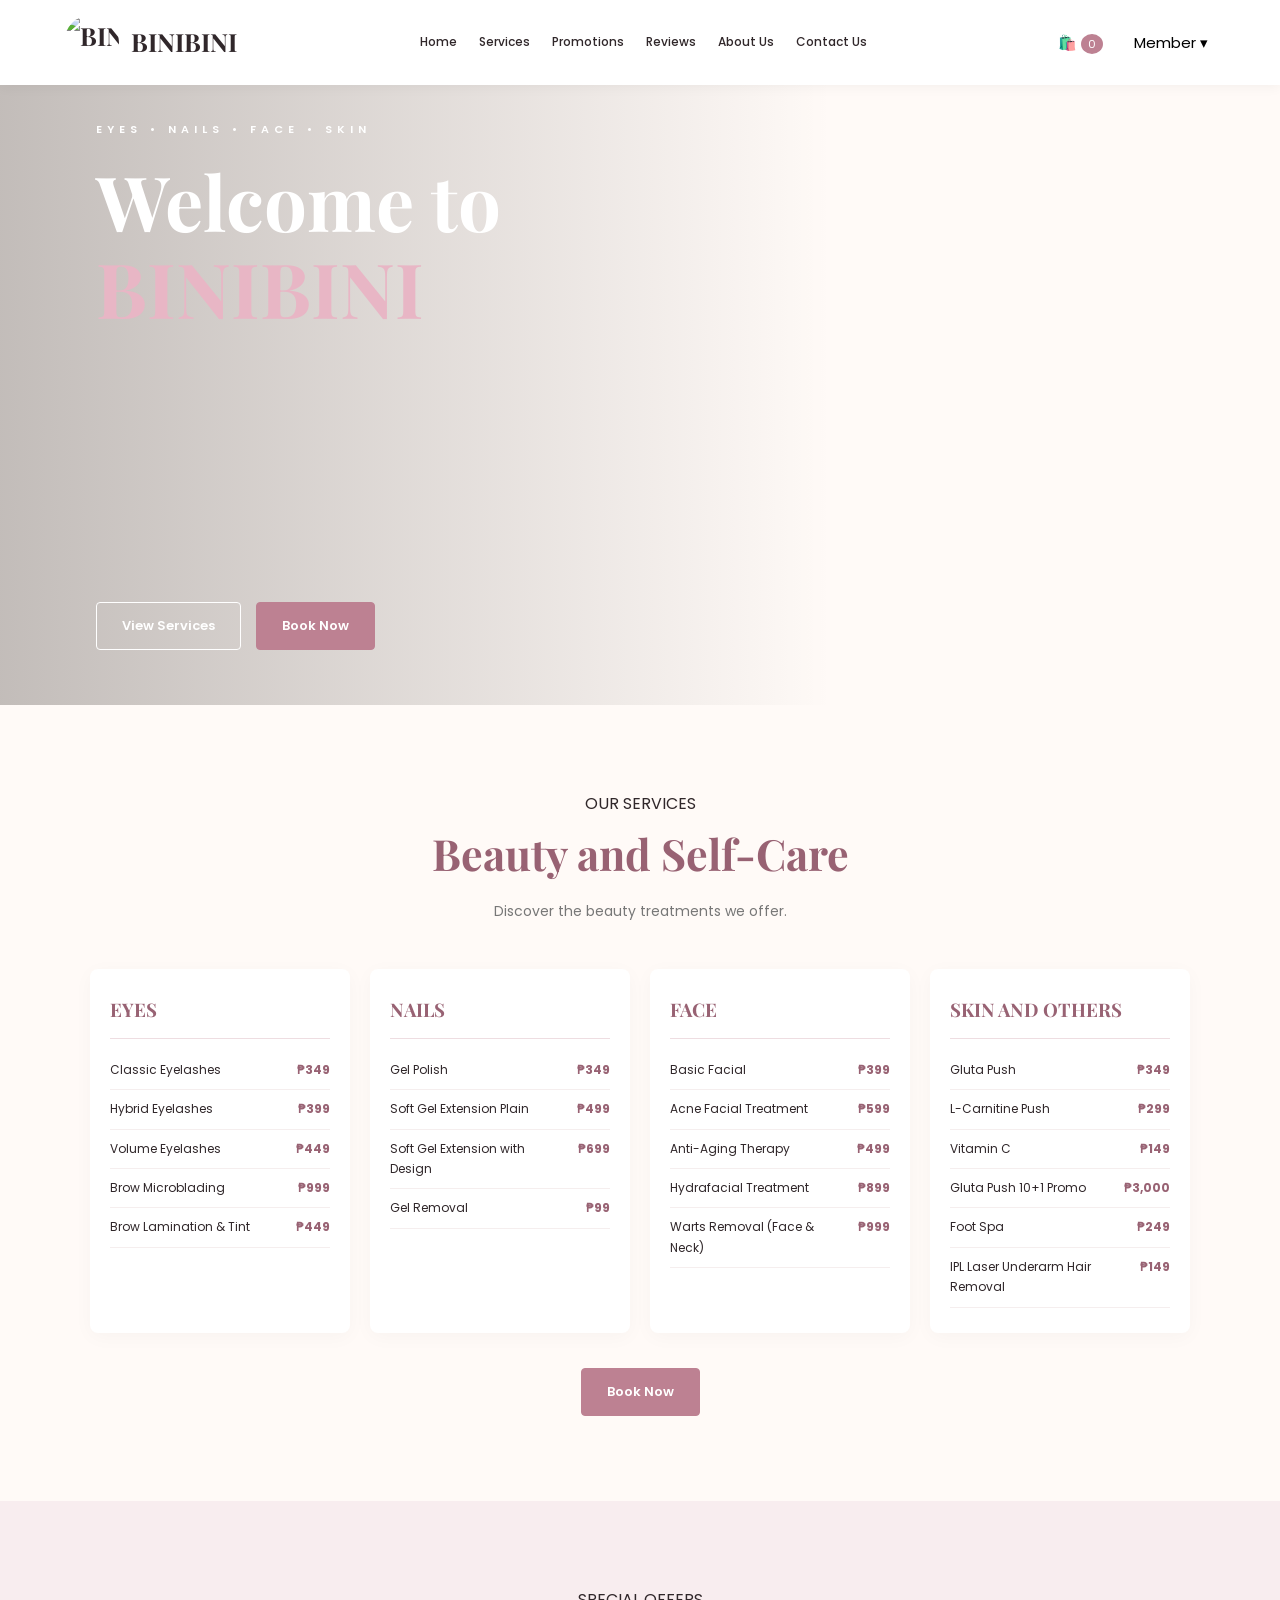
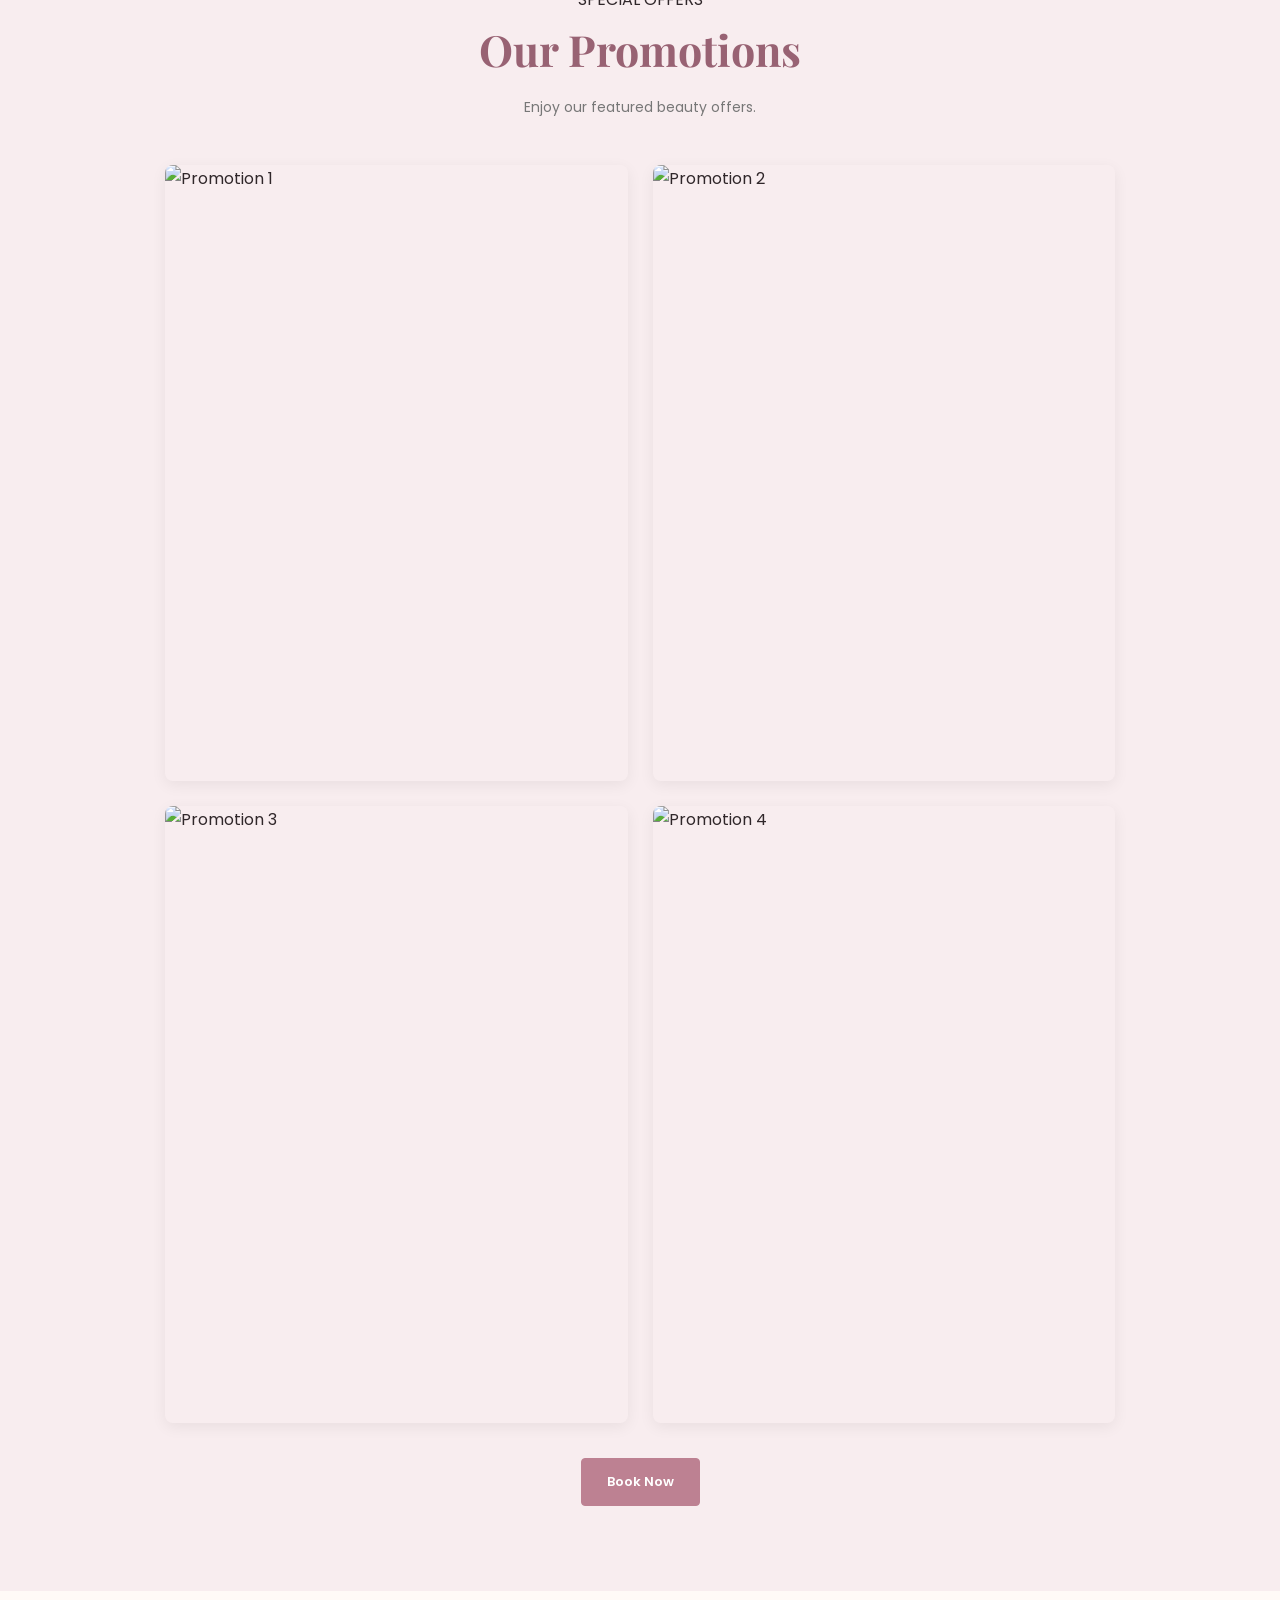
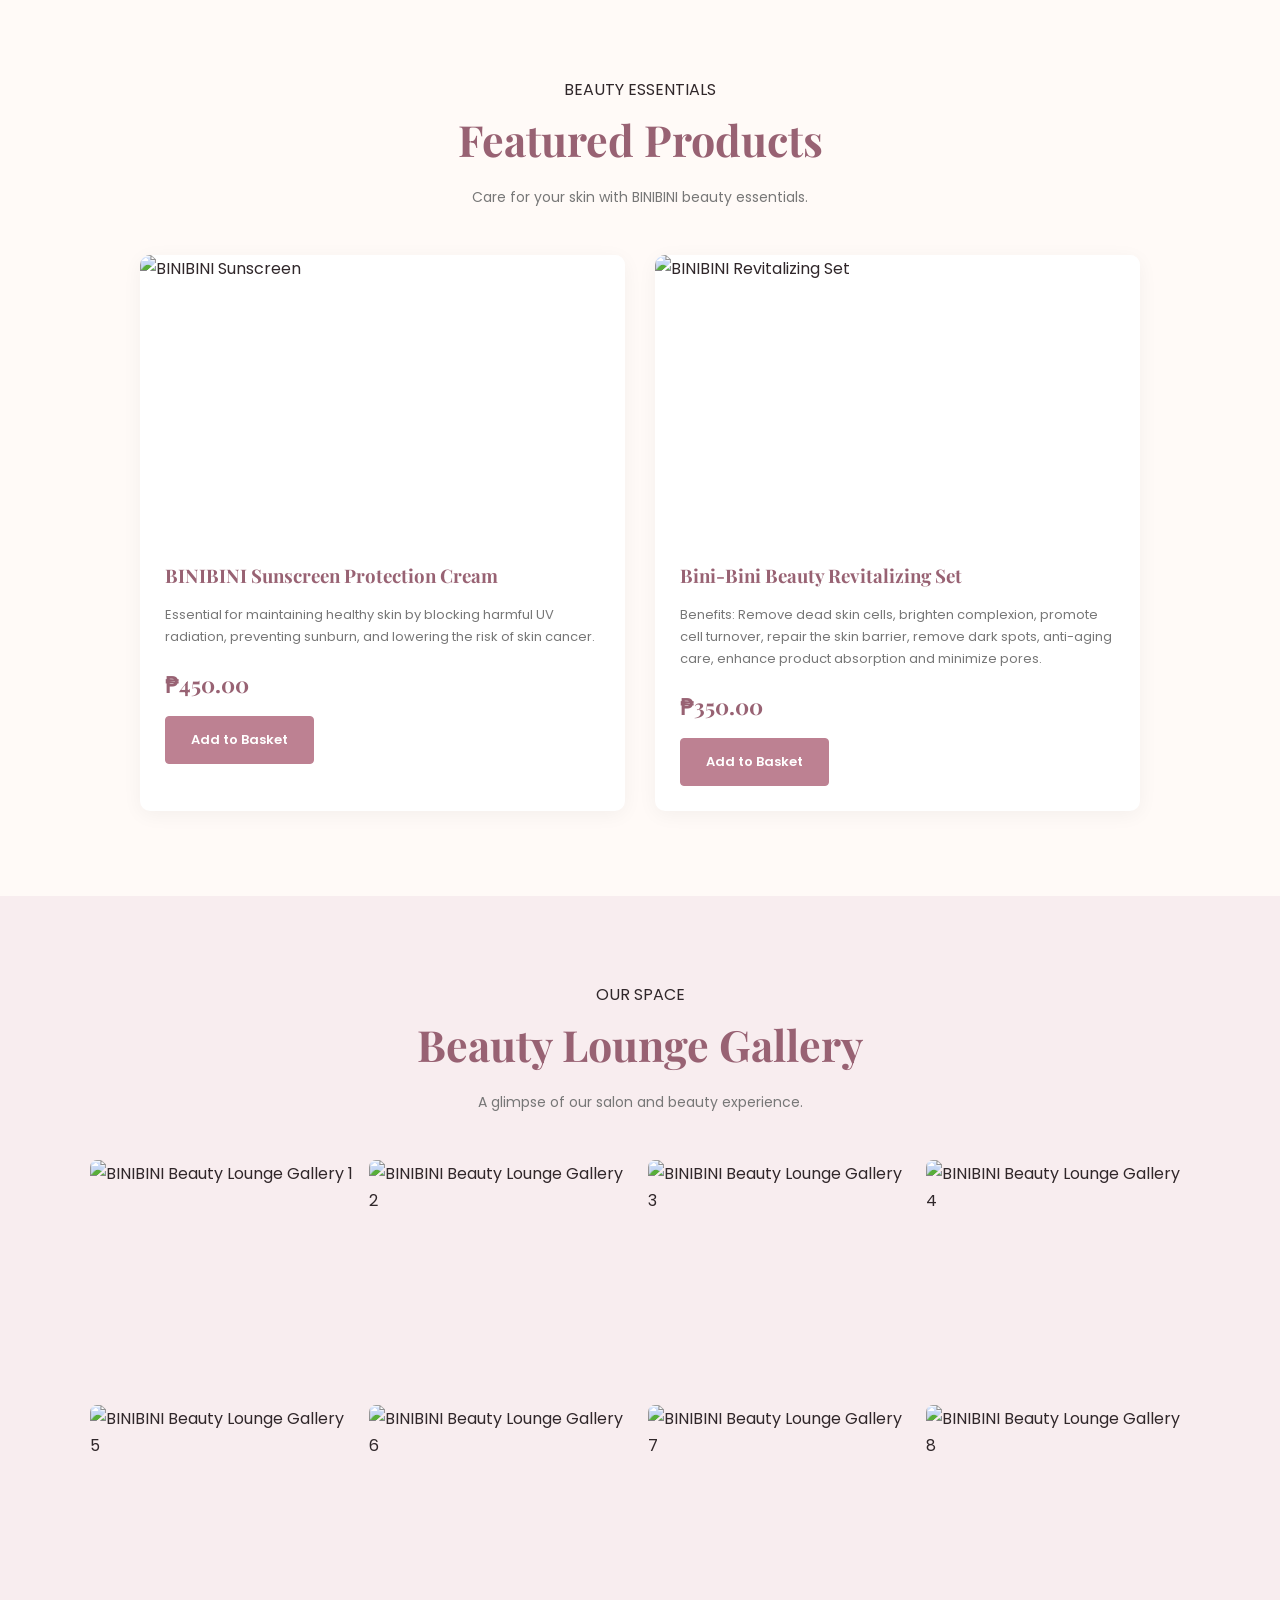
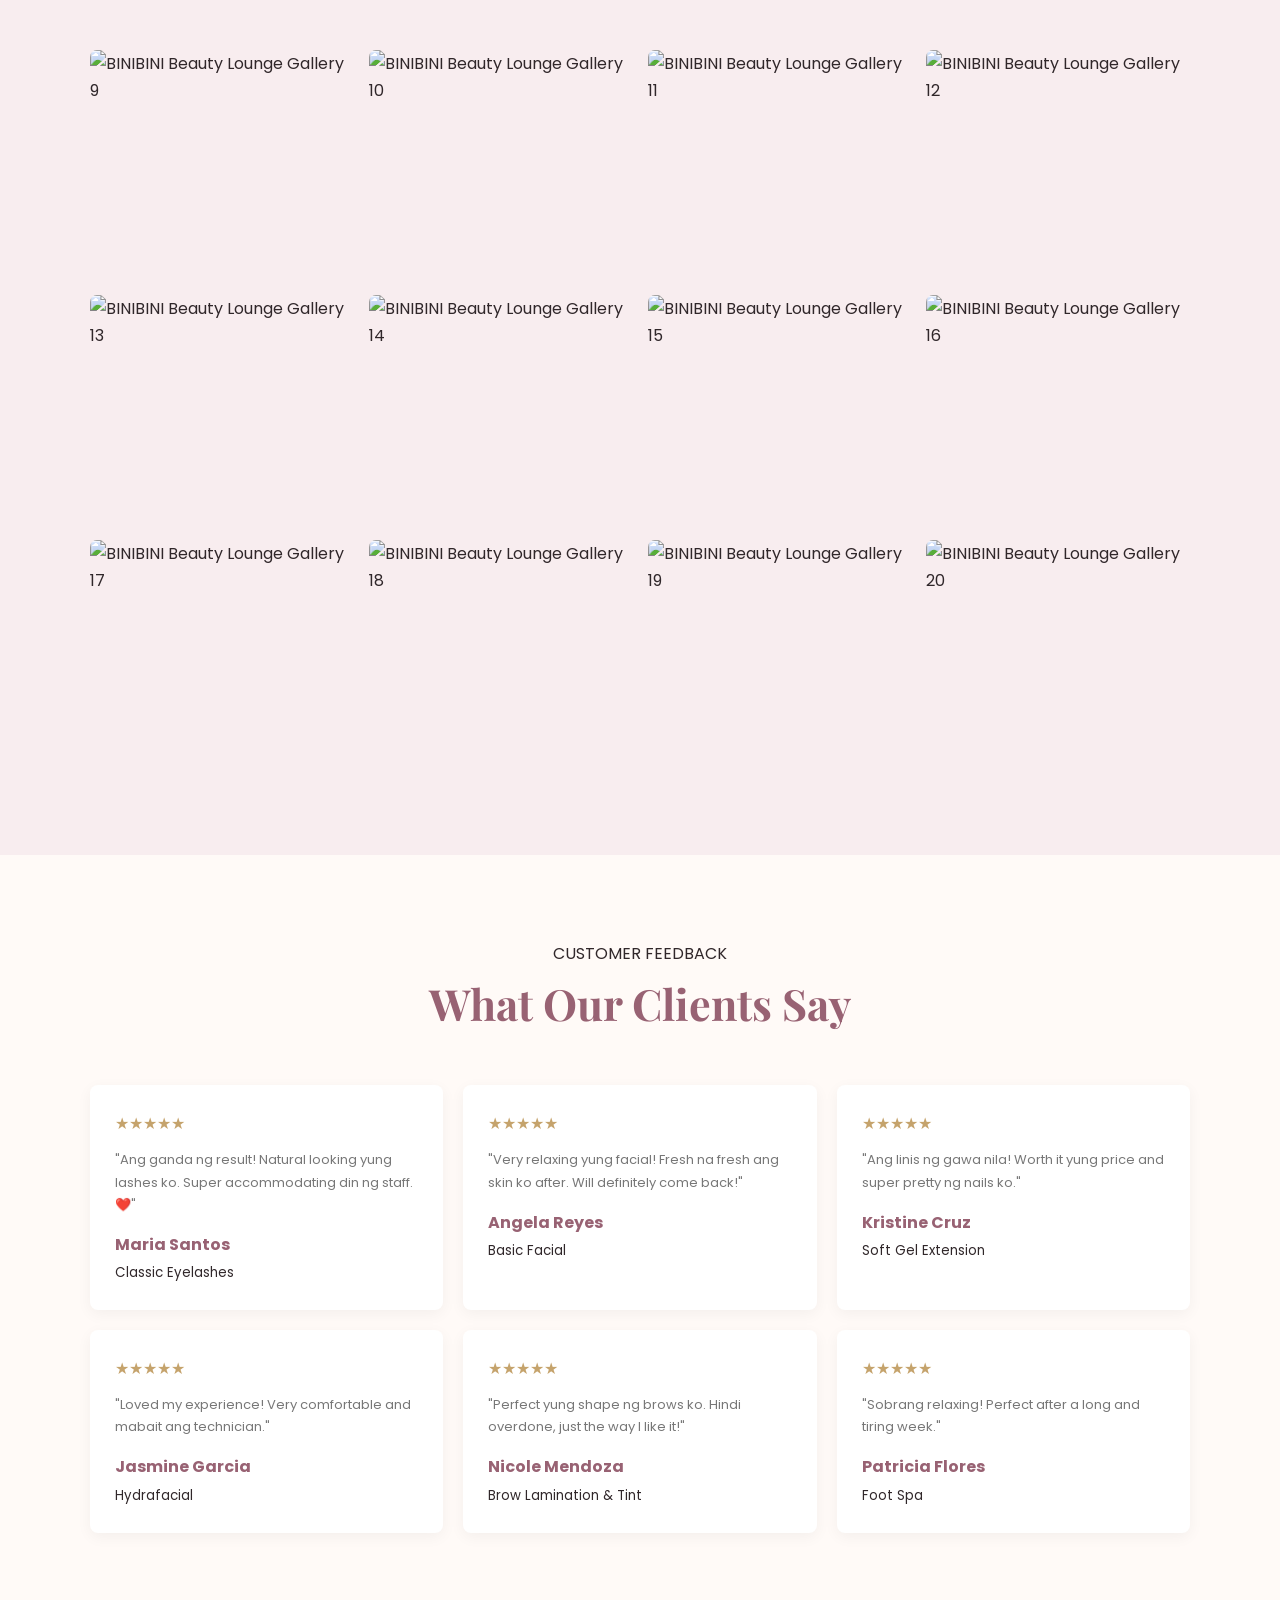
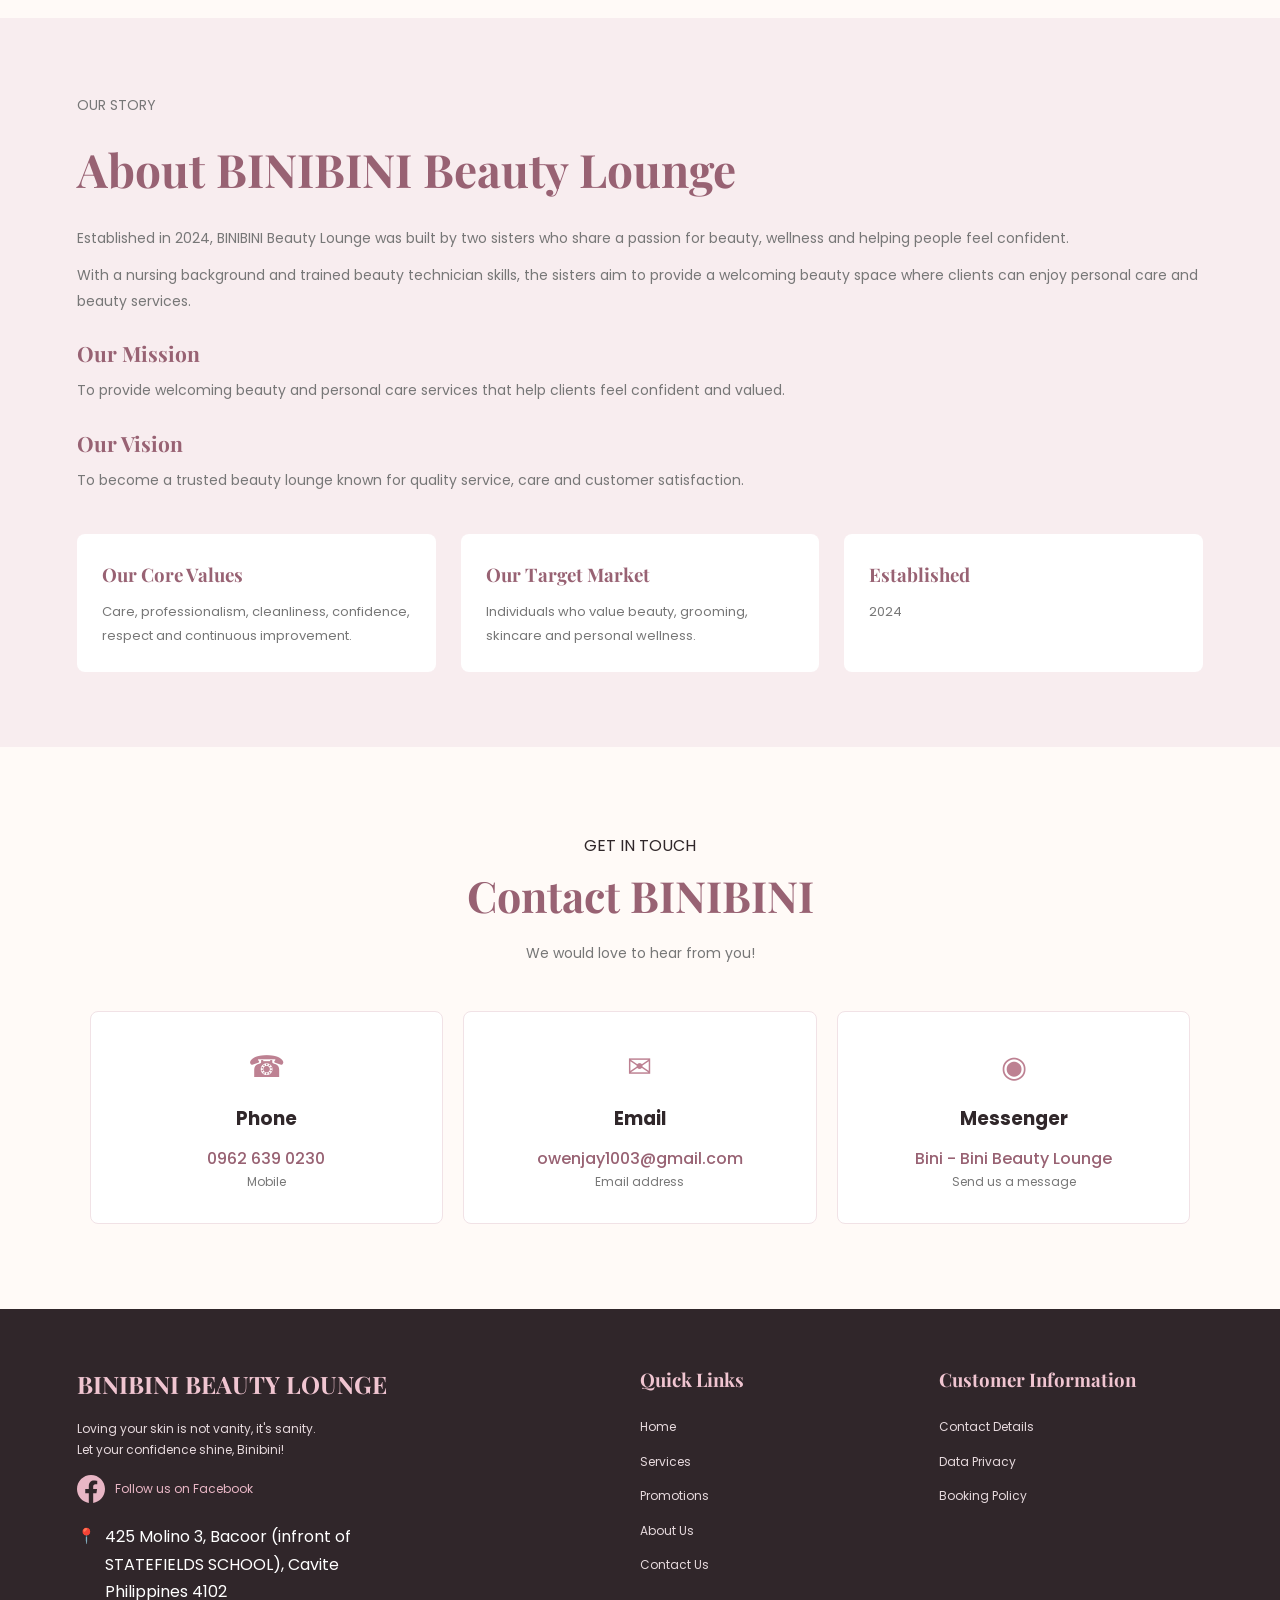
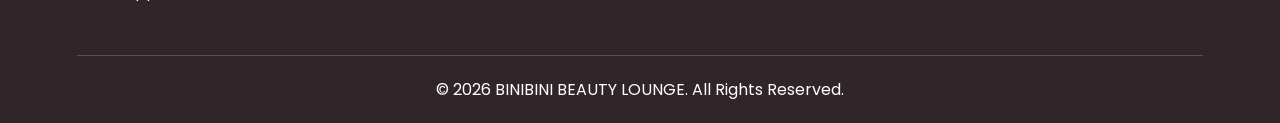
==== index.html @ f6d73ada "Add files via upload" ====
<!DOCTYPE html>
<html lang="en">
<head>
    <meta charset="UTF-8">
    <meta name="viewport" content="width=device-width, initial-scale=1.0">
    <title>BINIBINI BEAUTY LOUNGE</title>
    <link rel="stylesheet" href="style.css">
    <link href="https://fonts.googleapis.com/css2?family=Playfair+Display:wght@400;500;600;700&family=Poppins:wght@300;400;500;600;700&display=swap" rel="stylesheet">
</head>
<body>

<!-- HEADER -->
<header class="header">
    <a href="#home" class="brand">
        <img src="images/bini-logo.png" alt="BINIBINI Logo">
        <span>BINIBINI</span>
    </a>

    <nav class="navbar" id="navbar">
        <a href="#home">Home</a>
        <a href="#services">Services</a>
        <a href="#promotions">Promotions</a>
        <a href="#reviews">Reviews</a>
        <a href="#about">About Us</a>
        <a href="#contact">Contact Us</a>
    </nav>

    <div class="header-actions">
        <button class="icon-button" onclick="toggleCart()" aria-label="Shopping basket">
            🛍️ <span id="cart-count">0</span>
        </button>

        <div class="member-menu">
            <button class="member-button" onclick="toggleMember()">Member ▾</button>
            <div class="dropdown" id="member-dropdown">
                <button id="login-option" onclick="openLogin()">Log In</button>
                <button id="logout-option" onclick="logout()">Log Out</button>
            </div>
        </div>
    </div>

    <button class="menu-toggle" onclick="toggleMenu()">☰</button>
</header>


<!-- HERO SECTION -->
<section class="hero" id="home">
    <div class="hero-content">

        <div class="hero-intro">
            <p class="eyebrow">EYES • NAILS • FACE • SKIN</p>

            <h1>
                Welcome to<br>
                <span>BINIBINI</span>
            </h1>
        </div>

        <div class="hero-buttons">
            <a href="#services" class="btn btn-outline">
                View Services
            </a>

            <button class="btn btn-primary" onclick="goToBooking()">
                Book Now
            </button>
        </div>

    </div>
</section>


<!-- SERVICES -->
<section class="section" id="services">
    <div class="section-heading">
        <p class="eyebrow">OUR SERVICES</p>
        <h2>Beauty and Self-Care</h2>
        <p>Discover the beauty treatments we offer.</p>
    </div>

    <div id="services-container" class="service-grid"></div>

    <div class="center">
        <button class="btn btn-primary" onclick="goToBooking()">Book Now</button>
    </div>
</section>

<!-- PROMOTIONS -->
<section class="section soft-bg" id="promotions">
    <div class="section-heading">
        <p class="eyebrow">SPECIAL OFFERS</p>
        <h2>Our Promotions</h2>
        <p>Enjoy our featured beauty offers.</p>
    </div>

    <div class="promo-grid">
        <img src="images/promo-1.jpg" alt="Promotion 1">
        <img src="images/promo-2.jpg" alt="Promotion 2">
        <img src="images/promo-3.jpg" alt="Promotion 3">
        <img src="images/promo-4.jpg" alt="Promotion 4">
    </div>

    <div class="center">
        <button class="btn btn-primary" onclick="goToBooking()">Book Now</button>
    </div>
</section>

<!-- FEATURED PRODUCTS -->
<section class="section" id="products">
    <div class="section-heading">
        <p class="eyebrow">BEAUTY ESSENTIALS</p>
        <h2>Featured Products</h2>
        <p>Care for your skin with BINIBINI beauty essentials.</p>
    </div>

    <div class="product-grid">
        <article class="product-card">
            <img src="images/product-1.jpg" alt="BINIBINI Sunscreen">
            <div class="product-info">
                <h3>BINIBINI Sunscreen Protection Cream</h3>
                <p>Essential for maintaining healthy skin by blocking harmful UV radiation, preventing sunburn, and lowering the risk of skin cancer.</p>
                <h3 class="price">₱450.00</h3>
                <button class="btn btn-primary" onclick="addToCart('p1')">Add to Basket</button>
            </div>
        </article>

        <article class="product-card">
            <img src="images/product-2.jpg" alt="BINIBINI Revitalizing Set">
            <div class="product-info">
                <h3>Bini-Bini Beauty Revitalizing Set</h3>
                <p>Benefits: Remove dead skin cells, brighten complexion, promote cell turnover, repair the skin barrier, remove dark spots, anti-aging care, enhance product absorption and minimize pores.</p>
                <h3 class="price">₱350.00</h3>
                <button class="btn btn-primary" onclick="addToCart('p2')">Add to Basket</button>
            </div>
        </article>
    </div>
</section>

<!-- GALLERY -->
<section class="section soft-bg" id="gallery">
    <div class="section-heading">
        <p class="eyebrow">OUR SPACE</p>
        <h2>Beauty Lounge Gallery</h2>
        <p>A glimpse of our salon and beauty experience.</p>
    </div>
    <div class="gallery-grid" id="gallery-grid"></div>
</section>

<!-- REVIEWS -->
<section class="section" id="reviews">
    <div class="section-heading">
        <p class="eyebrow">CUSTOMER FEEDBACK</p>
        <h2>What Our Clients Say</h2>
    </div>
    <div class="review-grid" id="reviews-container"></div>
    
</section>

<!-- ABOUT -->
<section class="section soft-bg" id="about">
<div class="about-layout">
    <div class="about-text">
        <p class="eyebrow">OUR STORY</p>
        <h2>About BINIBINI Beauty Lounge</h2>

        <p>Established in 2024, BINIBINI Beauty Lounge was built by two sisters who share a passion for beauty, wellness and helping people feel confident.</p>

        <p>With a nursing background and trained beauty technician skills, the sisters aim to provide a welcoming beauty space where clients can enjoy personal care and beauty services.</p>

        <h3>Our Mission</h3>
        <p>To provide welcoming beauty and personal care services that help clients feel confident and valued.</p>

        <h3>Our Vision</h3>
        <p>To become a trusted beauty lounge known for quality service, care and customer satisfaction.</p>
    </div>
</div>

    <div class="values-grid">
        <article><h3>Our Core Values</h3><p>Care, professionalism, cleanliness, confidence, respect and continuous improvement.</p></article>
        <article><h3>Our Target Market</h3><p>Individuals who value beauty, grooming, skincare and personal wellness.</p></article>
        <article><h3>Established</h3><p>2024</p></article>
    </div>
</section>

<!-- CONTACT -->
<section class="section" id="contact">
    <div class="section-heading">
        <p class="eyebrow">GET IN TOUCH</p>
        <h2>Contact BINIBINI</h2>
        <p>We would love to hear from you!</p>
    </div>

    <div class="contact-grid">
        <article class="contact-card">
            <span>☎</span>
            <h3>Phone</h3>
            <a href="tel:09626390230">0962 639 0230</a>
            <p>Mobile</p>
        </article>

        <article class="contact-card">
            <span>✉</span>
            <h3>Email</h3>
            <a href="mailto:owenjay1003@gmail.com">owenjay1003@gmail.com</a>
            <p>Email address</p>
        </article>

        <article class="contact-card">
            <span>◉</span>
            <h3>Messenger</h3>
            <a href="https://www.facebook.com/messages/t/61583916377340/" target="_blank">Bini - Bini Beauty Lounge</a>
            <p>Send us a message</p>
        </article>
    </div>
</section>



<!-- FOOTER SECTION -->
<footer class="footer">

    <!-- LEFT COLUMN: BRAND, FACEBOOK AND ADDRESS -->
    <div class="footer-brand">
        <h2>BINIBINI BEAUTY LOUNGE</h2>

        <p>Loving your skin is not vanity, it's sanity.</p>
        <p>Let your confidence shine, Binibini!</p>

        <a href="https://www.facebook.com/profile.php?id=61565244151210"
           target="_blank"
           rel="noopener noreferrer"
           class="footer-facebook">

            <svg viewBox="0 0 24 24" width="28" height="28"
                 fill="currentColor">
                <path d="M24 12.073C24 5.405 18.627 0 12 0S0 5.405 0 12.073C0 18.1 4.388 23.094 10.125 24v-8.437H7.078v-3.49h3.047V9.413c0-3.025 1.792-4.697 4.533-4.697 1.312 0 2.686.236 2.686.236v2.973h-1.513c-1.49 0-1.956.93-1.956 1.885v2.263h3.328l-.532 3.49h-2.796V24C19.612 23.094 24 18.1 24 12.073Z"/>
            </svg>

            <span>Follow us on Facebook</span>
        </a>

        <!-- ADDRESS MUST BE INSIDE FOOTER-BRAND -->
        <div class="footer-address">
            <span>📍</span>
            
                425 Molino 3, Bacoor (infront of STATEFIELDS SCHOOL), Cavite Philippines 4102
            </a>
        </div>
    </div>

    <!-- MIDDLE COLUMN: QUICK LINKS -->
    <div class="footer-links">
        <h3>Quick Links</h3>
        <a href="#home">Home</a>
        <a href="#services">Services</a>
        <a href="#promotions">Promotions</a>
        <a href="#about">About Us</a>
        <a href="#contact">Contact Us</a>
    </div>

    <!-- RIGHT COLUMN: CUSTOMER INFORMATION -->
    <div class="footer-links">
        <h3>Customer Information</h3>
        <a href="#contact">Contact Details</a>
        <a href="#" onclick="showPrivacy(); return false;">Data Privacy</a>
        <a href="#" onclick="showPolicy(); return false;">Booking Policy</a>
    </div>

    <div class="copyright">
        © 2026 BINIBINI BEAUTY LOUNGE. All Rights Reserved.
    </div>

</footer>


 
 

<!-- SHOPPING CART -->
<div class="overlay" id="cart-overlay" onclick="closeCart()"></div>
<aside class="side-panel" id="cart-panel">
    <button class="close-btn" onclick="closeCart()">×</button>
    <h2>My Basket</h2>
    <div id="cart-items"></div>
    <h3 id="cart-total">Total: ₱0.00</h3>
    <button class="btn btn-primary full" onclick="checkout()">Checkout</button>
</aside>

<!-- LOGIN MODAL -->
<div class="modal" id="login-modal">
    <div class="modal-box">
        <button class="close-btn" onclick="closeModal('login-modal')">×</button>
        <h2>Member Login</h2>
        <p>Welcome back to BINIBINI!</p>
        <form id="login-form">
            <label>Email</label>
            <input type="email" id="login-email" required>
            <label>Password</label>
            <input type="password" id="login-password" required>
            <button class="btn btn-primary full">Log In</button>
        </form>
        <p class="demo-note">Demo account: client@binibini.com<br>Password: Bini123!</p>
        <p>New customer? <a href="#" onclick="openSignup()">Create an account</a></p>
    </div>
</div>

<!-- SIGN UP MODAL -->
<div class="modal" id="signup-modal">
    <div class="modal-box">
        <button class="close-btn" onclick="closeModal('signup-modal')">×</button>
        <h2>Create Account</h2>
        <form id="signup-form">
            <label>Full Name</label>
            <input id="signup-name" required>
            <label>Contact Number</label>
            <input id="signup-contact" type="tel" required>
            <label>Delivery Address</label>
            <textarea id="signup-address" required></textarea>
            <label>Email</label>
            <input id="signup-email" type="email" required>
            <label>Password</label>
            <input id="signup-password" type="password" minlength="6" required>
            <button class="btn btn-primary full">Sign Up</button>
        </form>
    </div>
</div>

<!-- CHECKOUT MODAL -->
<div class="modal" id="checkout-modal">
    <div class="modal-box">
        <button class="close-btn" onclick="closeModal('checkout-modal')">×</button>
        <h2>Checkout</h2>
        <div id="checkout-summary"></div>
        <form id="checkout-form">
            <label>Order Type</label>
            <select id="delivery-type" required>
                <option value="pickup">Pick up at the salon</option>
                <option value="delivery">Delivery</option>
            </select>
            <label>Payment Method</label>
            <select id="payment-method" required>
                <option value="cash">Cash (salon pickup only)</option>
                <option value="qr">QR payment (delivery)</option>
            </select>
            <div id="qr-area" class="hidden">
                <p>DEMO QR CODE — NOT FOR REAL PAYMENT</p>
                <div class="fake-qr">BINIBINI<br>DEMO QR<br>NOT PAYABLE</div>
            </div>
            <label>Payment Reference Number</label>
            <input id="payment-reference" placeholder="Enter demo reference number" required>
            <button class="btn btn-primary full">Complete Demo Purchase</button>
        </form>
    </div>
</div>

<!-- INFORMATION MODAL -->
<div class="modal" id="info-modal">
    <div class="modal-box">
        <button class="close-btn" onclick="closeModal('info-modal')">×</button>
        <h2 id="info-title"></h2>
        <p id="info-content"></p>
    </div>
</div>

<script src="script.js"></script>
</body>
</html>
---- style.css ----
:root {
    --pink: #bd8192;
    --dark-pink: #986273;
    --light-pink: #f8edef;
    --cream: #fffaf7;
    --white: #ffffff;
    --dark: #30272a;
    --gray: #777;
    --gold: #c5a36c;
}

* {
    margin: 0;
    padding: 0;
    box-sizing: border-box;
    scroll-behavior: smooth;
}

body {
    font-family: 'Poppins', sans-serif;
    background: var(--cream);
    color: var(--dark);
    line-height: 1.7;
}

img {
    max-width: 100%;
    display: block;
}

a {
    text-decoration: none;
    color: inherit;
}

button, input, textarea, select {
    font: inherit;
}

button {
    cursor: pointer;
}

/* HEADER */

.header {
    min-height: 85px;
    display: flex;
    align-items: center;
    justify-content: space-between;
    gap: 20px;
    padding: 12px 5%;
    background: white;
    position: sticky;
    top: 0;
    z-index: 1000;
    box-shadow: 0 2px 12px #0000000c;
}

.brand {
    display: flex;
    align-items: center;
    gap: 12px;
    font-family: 'Playfair Display', serif;
    font-size: 25px;
    font-weight: 700;
    white-space: nowrap;
}

.brand img {
    height: 55px;
    width: 55px;
    border-radius: 50%;
    object-fit: cover;
}

.navbar {
    display: flex;
    align-items: center;
    gap: 22px;
}

.navbar a {
    font-size: 12px;
    font-weight: 500;
    transition: .3s;
}

.navbar a:hover {
    color: var(--pink);
}

.header-actions {
    display: flex;
    align-items: center;
    gap: 15px;
}

.icon-button, .member-button, .menu-toggle {
    border: none;
    background: none;
    font-size: 15px;
    padding: 8px;
}

#cart-count {
    background: var(--pink);
    color: white;
    padding: 2px 7px;
    border-radius: 50%;
    font-size: 11px;
}

.member-menu {
    position: relative;
}

.dropdown {
    display: none;
    position: absolute;
    right: 0;
    top: 100%;
    background: white;
    min-width: 150px;
    box-shadow: 0 5px 20px #0002;
    border-radius: 8px;
    overflow: hidden;
}

.dropdown.show {
    display: block;
}

.dropdown button {
    display: block;
    width: 100%;
    padding: 12px;
    border: none;
    background: white;
    text-align: left;
}

.dropdown button:hover {
    background: var(--light-pink);
}

.menu-toggle {
    display: none;
}


/* HERO SECTION */

.hero {
    min-height: 620px;
    display: flex;
    align-items: stretch;
    padding: 35px 7.5% 55px;

    background:
        linear-gradient(90deg, #1c141044, transparent 65%),
        url('images/bini-cover.jpg') center center / cover no-repeat;

    color: white;
}

.hero-content {
    width: 100%;
    display: flex;
    flex-direction: column;
    justify-content: space-between;
    align-items: flex-start;
}

.hero-intro {
    text-align: left;
}

.hero .eyebrow {
    color: white;
    font-size: 11px;
    letter-spacing: 5px;
    font-weight: 600;
    margin-bottom: 18px;
}

.hero h1 {
    font-family: 'Playfair Display', serif;
    font-size: clamp(48px, 6vw, 76px);
    line-height: 1.15;
    margin: 0;
    color: white;
}

.hero h1 span {
    color: #e8b6c5;
}

.hero-buttons {
    display: flex;
    gap: 15px;
    align-items: center;
    flex-wrap: wrap;
    margin-top: 25px;
}


/* BUTTONS */

.btn {
    padding: 12px 25px;
    border-radius: 4px;
    border: 1px solid var(--pink);
    font-weight: 600;
    font-size: 13px;
    transition: .3s;
}

.btn-primary {
    background: var(--pink);
    color: white;
}

.btn-primary:hover {
    background: var(--dark-pink);
}

.btn-outline {
    color: white;
    border-color: white;
    background: transparent;
}

.btn-outline:hover {
    background: white;
    color: var(--dark-pink);
}

.full {
    width: 100%;
    margin-top: 15px;
}

.center {
    text-align: center;
    margin-top: 35px;
}

/* GENERAL SECTIONS */

.section {
    padding: 85px 7%;
    scroll-margin-top: 85px;
}

.soft-bg {
    background: var(--light-pink);
}

.section-heading {
    text-align: center;
    margin-bottom: 45px;
}

.section-heading h2,
.about-text h2 {
    font-family: 'Playfair Display', serif;
    font-size: clamp(30px, 4vw, 43px);
    color: var(--dark-pink);
    margin-bottom: 10px;
}

.section-heading > p:last-child {
    color: var(--gray);
    font-size: 14px;
}

/* SERVICES */

.service-grid {
    display: grid;
    grid-template-columns: repeat(4, 1fr);
    gap: 20px;
}

.service-card {
    background: white;
    padding: 25px 20px;
    border-radius: 8px;
    box-shadow: 0 4px 20px #00000008;
}

.service-card h3 {
    font-family: 'Playfair Display', serif;
    color: var(--dark-pink);
    border-bottom: 1px solid #eedde1;
    padding-bottom: 12px;
    margin-bottom: 12px;
}

.service-item {
    display: flex;
    justify-content: space-between;
    gap: 8px;
    font-size: 12px;
    padding: 9px 0;
    border-bottom: 1px solid #f5eeee;
}

.service-item span:first-child {
    max-width: 75%;
}

.service-item strong {
    white-space: nowrap;
    color: var(--dark-pink);
}


/* PROMOTIONS */

.promo-grid {
    display: grid;
    grid-template-columns: repeat(2, minmax(0, 1fr));
    gap: 25px;
    max-width: 950px;
    margin: auto;
    align-items: start;
}

.promo-grid img {
    display: block;
    width: 100%;
    height: auto;
    aspect-ratio: 3 / 4;
    object-fit: contain;
    background: transparent;
    border-radius: 8px;
    box-shadow: 0 4px 15px #00000010;
    transition: transform 0.3s ease;
}

.promo-grid img:hover {
    transform: translateY(-5px);
}


/* PRODUCTS */

.product-grid {
    display: grid;
    grid-template-columns: repeat(2, 1fr);
    gap: 30px;
    max-width: 1000px;
    margin: auto;
}

.product-card {
    background: white;
    border-radius: 10px;
    overflow: hidden;
    box-shadow: 0 4px 20px #0000000c;
}

.product-card > img {
    width: 100%;
    height: 280px;
    object-fit: contain;
    background: white;
}

.product-info {
    padding: 25px;
}

.product-info h3 {
    font-family: 'Playfair Display', serif;
    color: var(--dark-pink);
    margin-bottom: 12px;
}

.product-info p {
    font-size: 13px;
    color: var(--gray);
    margin-bottom: 18px;
}

.price {
    color: var(--gold);
    font-size: 22px;
}

/* GALLERY */

.gallery-grid {
    display: grid;
    grid-template-columns: repeat(4, 1fr);
    gap: 15px;
}

.gallery-grid img {
    width: 100%;
    height: 230px;
    object-fit: cover;
    border-radius: 7px;
    transition: .3s;
}

.gallery-grid img:hover {
    transform: scale(1.03);
}

/* REVIEWS */

.review-grid {
    display: grid;
    grid-template-columns: repeat(3, 1fr);
    gap: 20px;
}

.review-card {
    padding: 25px;
    background: white;
    border-radius: 8px;
    box-shadow: 0 4px 15px #0000000c;
}

.stars {
    color: var(--gold);
    margin-bottom: 12px;
}

.review-card p {
    font-size: 13px;
    color: var(--gray);
    margin-bottom: 15px;
}

.review-card h4 {
    color: var(--dark-pink);
}

.mock-note, .demo-note {
    text-align: center;
    font-size: 11px;
    color: var(--gray);
    margin-top: 20px;
}


/* ABOUT US SECTION */

#about {
    padding: 75px 6%;
}

.about-layout {
    display: block;
    width: 100%;
    max-width: 1400px;
    margin: 0 auto;
}

.about-text {
    width: 100%;
    max-width: none;
    margin: 0;
    text-align: left;
}

.about-text .eyebrow {
    margin-bottom: 12px;
}

.about-text h2 {
    font-family: 'Playfair Display', serif;
    font-size: clamp(32px, 4vw, 46px);
    color: var(--dark-pink);
    margin-bottom: 18px;
}

.about-text p {
    font-size: 14px;
    line-height: 1.8;
    color: var(--gray);
    margin-bottom: 12px;
}

.about-text h3 {
    font-family: 'Playfair Display', serif;
    font-size: 21px;
    color: var(--dark-pink);
    margin-top: 22px;
    margin-bottom: 7px;
}

/* CORE VALUES, TARGET MARKET AND ESTABLISHED */

.values-grid {
    display: grid;
    grid-template-columns: repeat(3, minmax(0, 1fr));
    gap: 25px;
    width: 100%;
    max-width: 1400px;
    margin: 40px auto 0;
}

.values-grid article {
    background: white;
    padding: 25px;
    border-radius: 8px;
    text-align: left;
}

.values-grid h3 {
    font-family: 'Playfair Display', serif;
    color: var(--dark-pink);
    margin-bottom: 10px;
}

.values-grid p {
    color: var(--gray);
    font-size: 13px;
    line-height: 1.8;
}



/* CONTACT */

.contact-grid {
    display: grid;
    grid-template-columns: repeat(3, 1fr);
    gap: 20px;
}

.contact-card {
    padding: 30px 15px;
    background: white;
    text-align: center;
    border: 1px solid #f1e2e6;
    border-radius: 8px;
}

.contact-card span {
    font-size: 30px;
    color: var(--pink);
}

.contact-card h3 {
    margin: 10px 0;
}

.contact-card a {
    color: var(--dark-pink);
    font-weight: 500;
    overflow-wrap: anywhere;
}

.contact-card p {
    color: var(--gray);
    font-size: 12px;
}

/* FOOTER */

.footer {
    background: #30262a;
    color: white;
    padding: 55px 7% 20px;
    display: grid;
    grid-template-columns: 2fr 1fr 1fr;
    gap: 35px;
}

.footer h2, .footer h3 {
    font-family: 'Playfair Display', serif;
    color: #f0c5d1;
    margin-bottom: 15px;
}

.footer p, .footer a {
    font-size: 12px;
    color: #e6d9dd;
}

.footer a {
    display: block;
    margin: 7px 0;
}

.footer a:hover {
    color: #f0c5d1;
}

.copyright {
    grid-column: 1 / -1;
    text-align: center;
    border-top: 1px solid #ffffff30;
    padding-top: 20px;
    margin-top: 15px;
}

/* CART PANEL */

.overlay {
    display: none;
    position: fixed;
    inset: 0;
    background: #0008;
    z-index: 1500;
}

.overlay.show {
    display: block;
}

.side-panel {
    position: fixed;
    top: 0;
    right: -450px;
    height: 100vh;
    width: min(400px, 90%);
    background: white;
    z-index: 1501;
    padding: 30px;
    overflow-y: auto;
    transition: .3s;
}

.side-panel.show {
    right: 0;
}

.close-btn {
    float: right;
    border: none;
    background: none;
    font-size: 27px;
    color: var(--dark-pink);
}

.cart-item {
    padding: 15px 0;
    border-bottom: 1px solid #eee;
    font-size: 13px;
}

.cart-item button {
    padding: 3px 8px;
    margin: 5px;
}

/* MODALS */

.modal {
    display: none;
    position: fixed;
    inset: 0;
    z-index: 2000;
    background: #0009;
    padding: 20px;
    overflow-y: auto;
    align-items: center;
    justify-content: center;
}

.modal.show {
    display: flex;
}

.modal-box {
    background: white;
    width: min(480px, 100%);
    padding: 30px;
    border-radius: 10px;
    max-height: 90vh;
    overflow-y: auto;
}

.modal-box h2 {
    color: var(--dark-pink);
    font-family: 'Playfair Display', serif;
    margin-bottom: 15px;
}

.modal-box label {
    display: block;
    font-size: 12px;
    margin-top: 12px;
    margin-bottom: 5px;
}

.modal-box input,
.modal-box textarea,
.modal-box select {
    width: 100%;
    border: 1px solid #e6d4da;
    border-radius: 5px;
    padding: 11px;
    outline: none;
    background: white;
}

.modal-box input:focus,
.modal-box textarea:focus,
.modal-box select:focus {
    border-color: var(--pink);
}

.hidden {
    display: none !important;
}

.fake-qr {
    width: 180px;
    height: 180px;
    margin: 15px auto;
    border: 5px dashed var(--pink);
    background: var(--light-pink);
    display: flex;
    align-items: center;
    justify-content: center;
    text-align: center;
    font-weight: bold;
    color: var(--dark-pink);
}

/* RESPONSIVE DESIGN */

@media (max-width: 1050px) {
    .header {
        flex-wrap: wrap;
    }

    .navbar {
        gap: 12px;
    }

    .navbar a {
        font-size: 11px;
    }

    .service-grid {
        grid-template-columns: repeat(2, 1fr);
    }
}

@media (max-width: 768px) {
    .header {
        min-height: 75px;
        padding: 10px 4%;
    }

    .brand {
        font-size: 19px;
    }

    .brand img {
        width: 43px;
        height: 43px;
    }

    .menu-toggle {
        display: block;
        font-size: 23px;
    }

    .navbar {
        display: none;
        position: absolute;
        top: 100%;
        left: 0;
        width: 100%;
        background: white;
        padding: 20px;
        flex-direction: column;
        align-items: flex-start;
        box-shadow: 0 5px 10px #0001;
    }

    .navbar.active {
        display: flex;
    }

    .header-actions {
        margin-left: auto;
    }

    .hero {
        min-height: 520px;
        padding: 50px 7%;
        background-position: center center; 
    }
    .hero h1 {
    font-size: clamp(42px, 10vw, 58px);
}

.hero-buttons {
    margin-top: 20px;
}
    .section {
        padding: 60px 5%;
    }

    .service-grid,
    .product-grid,
    .promo-grid,
    .review-grid,
    .about-layout,
    .values-grid,
    .contact-grid {
        grid-template-columns: 1fr;
    }

    .gallery-grid {
        grid-template-columns: repeat(2, 1fr);
    }

    .gallery-grid img {
        height: 180px;
    }
    
/* PROMOTIONS - MOBILE */
.promo-grid {
    grid-template-columns: 1fr;
    max-width: 420px;
    gap: 20px;
    margin: auto;
}

.promo-grid img {
    width: 100%;
    height: auto;
    aspect-ratio: 3 / 4;
    object-fit: contain;
}

    .about-image img {
        height: 300px;
    }

    .footer {
        grid-template-columns: 1fr;
        gap: 25px;
    }

    .copyright {
        grid-column: 1;
    }
}

@media (max-width: 420px) {
    .member-button {
        font-size: 12px;
    }

    .header-actions {
        gap: 4px;
    }

    .hero-buttons {
        flex-direction: column;
        align-items: flex-start;
    }

    .service-grid {
        grid-template-columns: 1fr;
    }
}


/* =================================
   ABOUT US - MOBILE RESPONSIVE
================================= */

@media (max-width: 768px) {

    #about {
        padding: 50px 5%;
    }

    .about-layout {
        display: block;
        width: 100%;
        margin: 0 auto;
    }

    .about-text {
        width: 100%;
        max-width: 100%;
        margin: 0;
        text-align: left;
    }

    .about-text h2 {
        font-size: 32px;
    }

    .about-text p {
        font-size: 13px;
        line-height: 1.8;
    }

    .values-grid {
        display: grid;
        grid-template-columns: 1fr;
        gap: 15px;
        width: 100%;
        margin: 30px auto 0;
    }

    .values-grid article {
        width: 100%;
        padding: 22px;
    }
}



/* FOOTER SECTION */

.footer {
    background: #30262a;
    color: white;
    padding: 55px 6% 20px;
    display: grid;

    /* KEEP THREE COLUMNS */
    grid-template-columns: 2fr 1fr 1fr;
    gap: 35px;
    align-items: start;
    width: 100%;
}

.footer h2,
.footer h3 {
    font-family: 'Playfair Display', serif;
    color: #f0c5d1;
    margin-bottom: 15px;
}

.footer p,
.footer a {
    font-size: 12px;
    color: #e6d9dd;
}

.footer a {
    display: block;
    margin: 7px 0;
}

.footer a:hover {
    color: #f0c5d1;
}

/* FACEBOOK */
.footer-facebook {
    display: inline-flex !important;
    align-items: center;
    gap: 10px;
    margin-top: 15px !important;
    color: #e8b6c5 !important;
}

.footer-facebook svg {
    width: 28px;
    height: 28px;
}

/* ADDRESS BELOW FACEBOOK */
.footer-address {
    display: flex;
    align-items: flex-start;
    gap: 9px;
    margin-top: 12px;
    max-width: 300px;
}

.footer-address span {
    font-size: 15px;
}

.footer-address a {
    margin: 0;
    line-height: 1.7;
    color: #e6d9dd;
}

/* QUICK LINKS AND CUSTOMER INFORMATION */
.footer-links {
    display: flex;
    flex-direction: column;
    align-items: flex-start;
}

.footer-links a {
    margin: 7px 0;
}

/* COPYRIGHT */
.footer .copyright {
    grid-column: 1 / -1;
    text-align: center;
    border-top: 1px solid #ffffff30;
    padding-top: 20px;
    margin-top: 15px;
}

/* MOBILE */
@media (max-width: 768px) {
    .footer {
        grid-template-columns: 1fr;
        gap: 25px;
        padding: 40px 7% 20px;
    }

    .footer .copyright {
        grid-column: 1;
    }
}
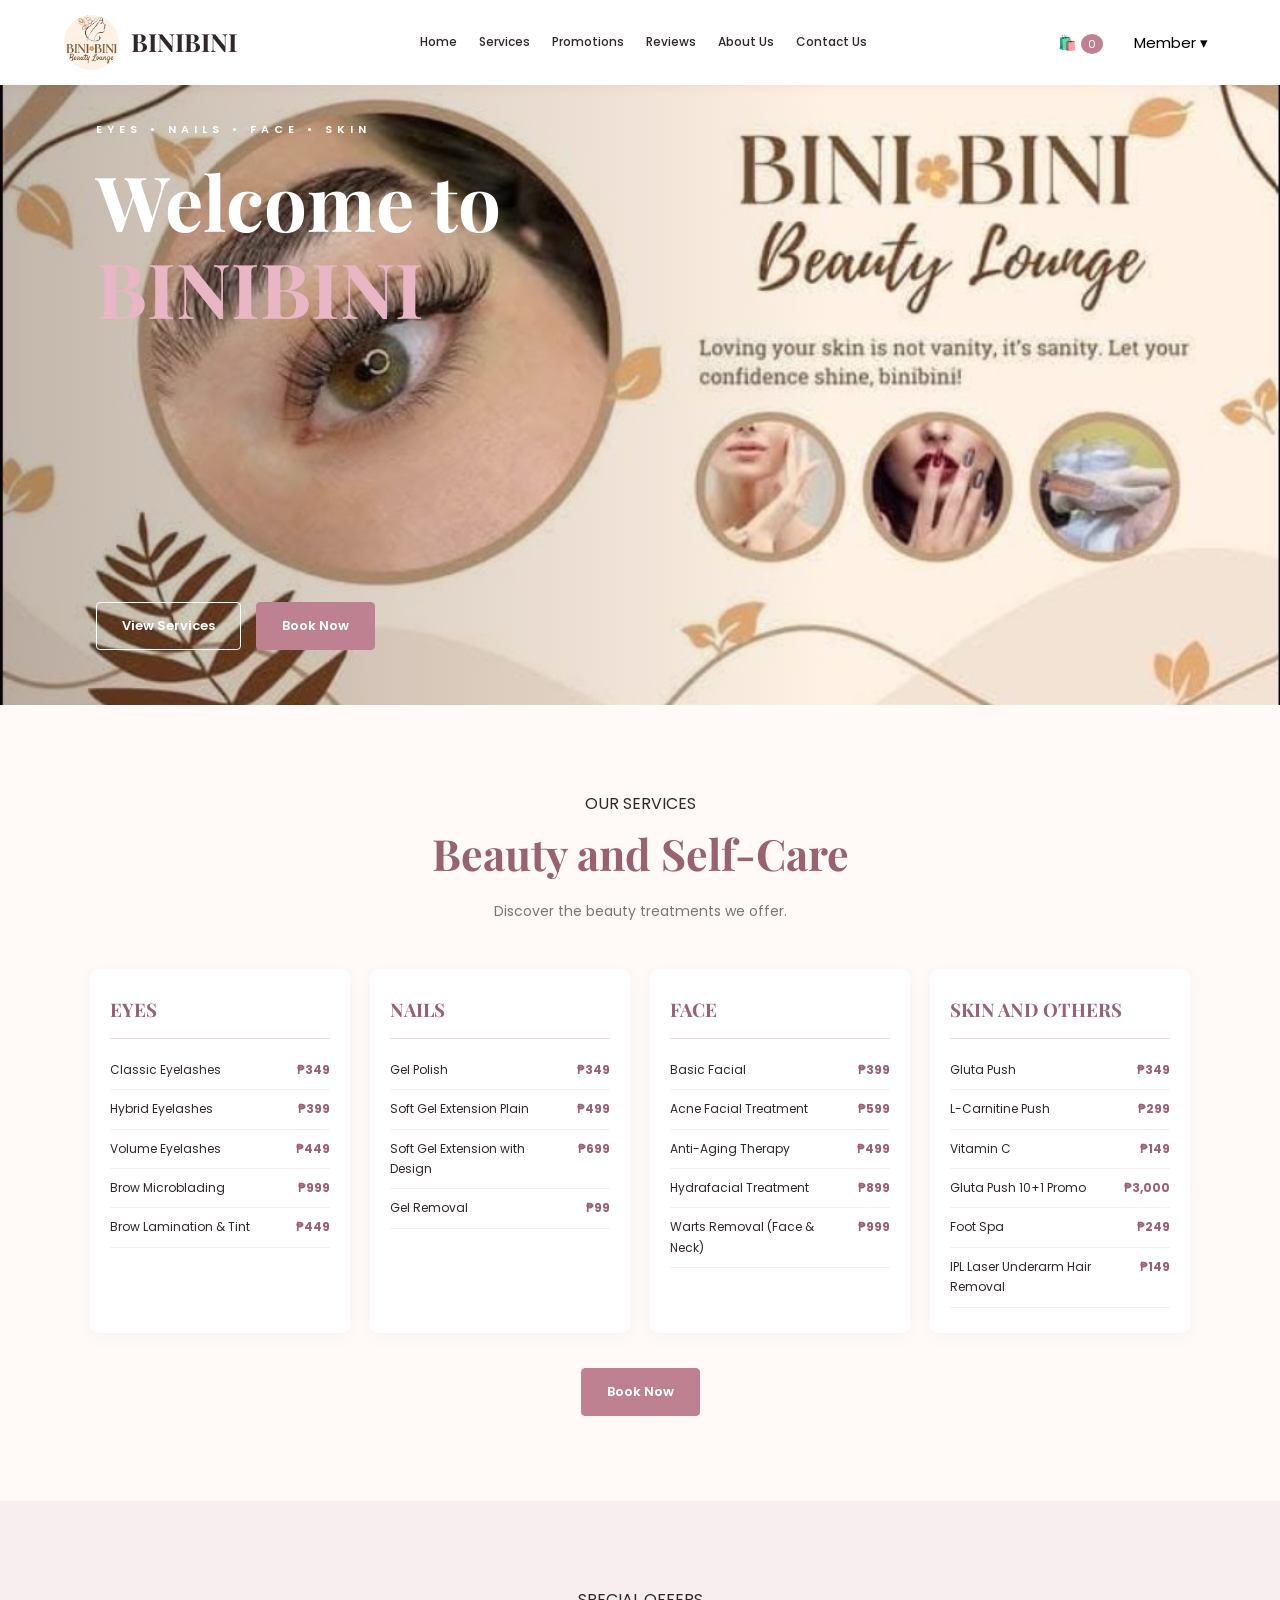
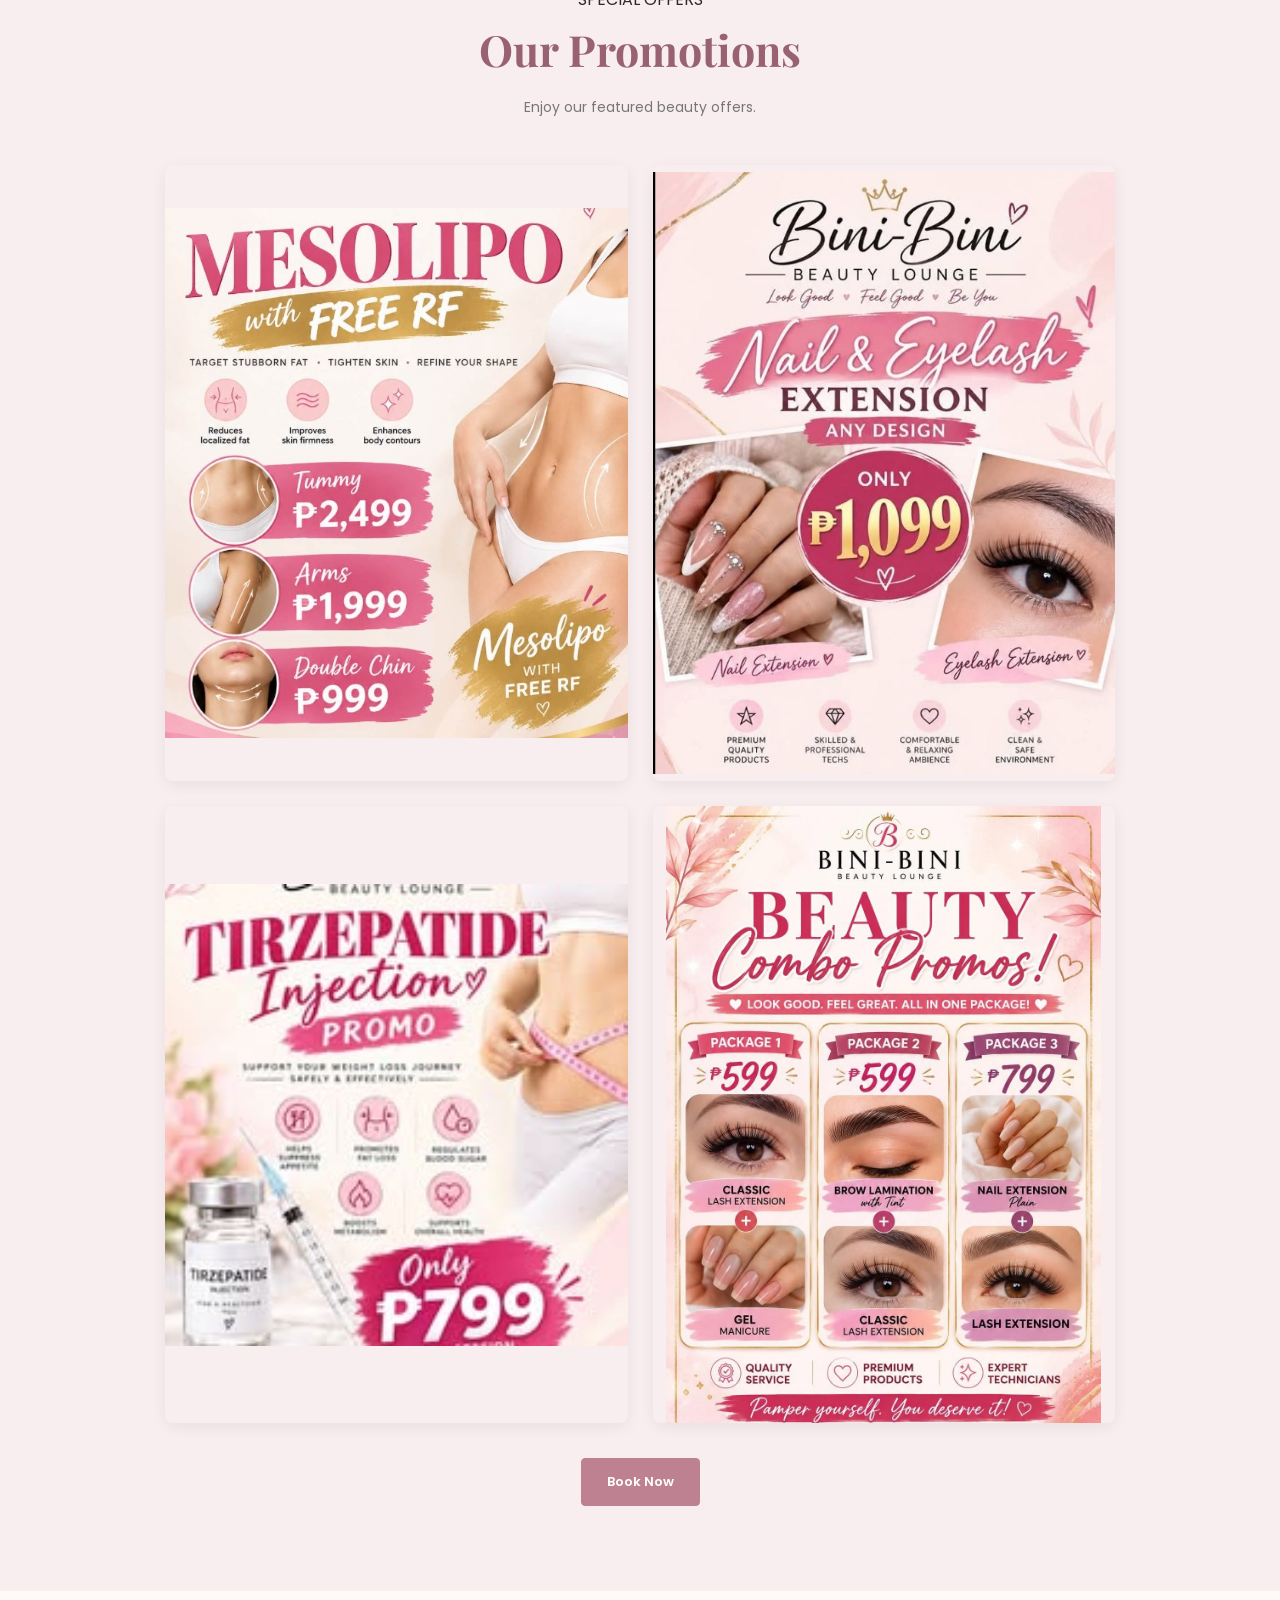
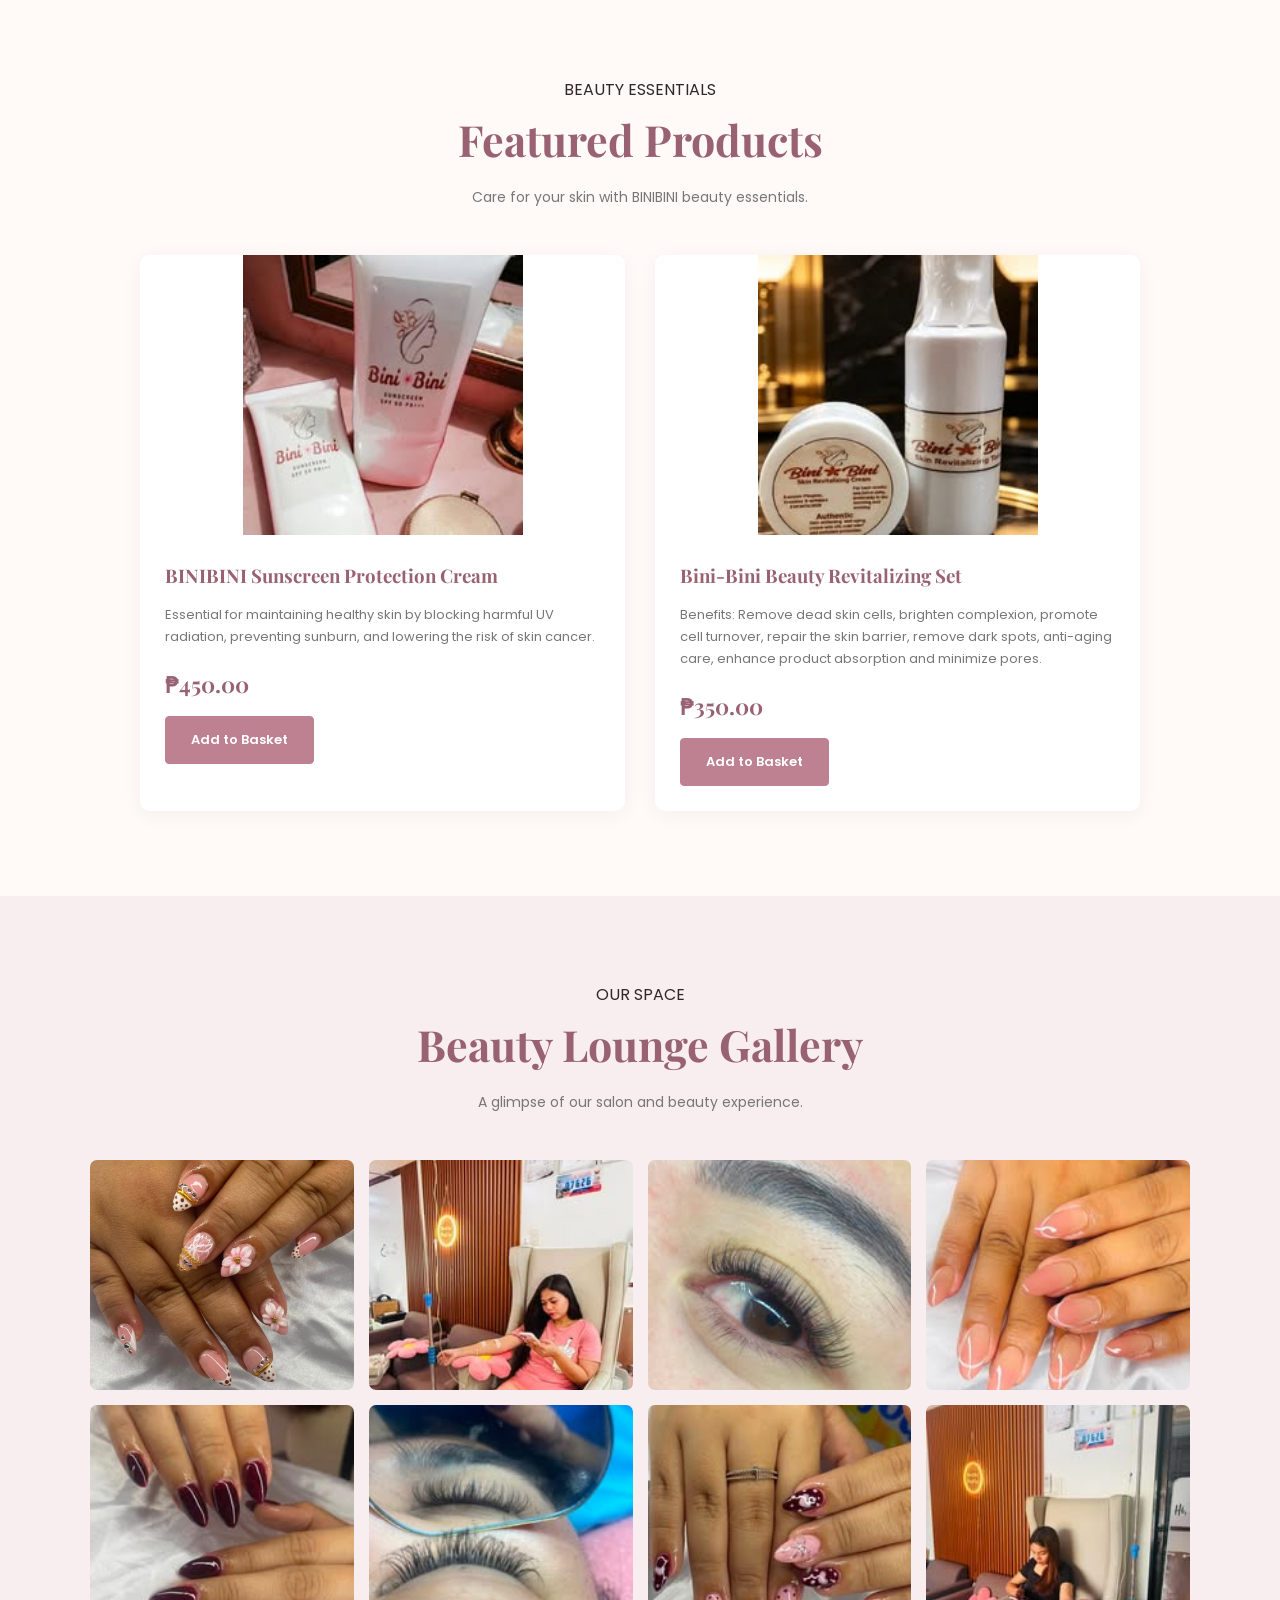
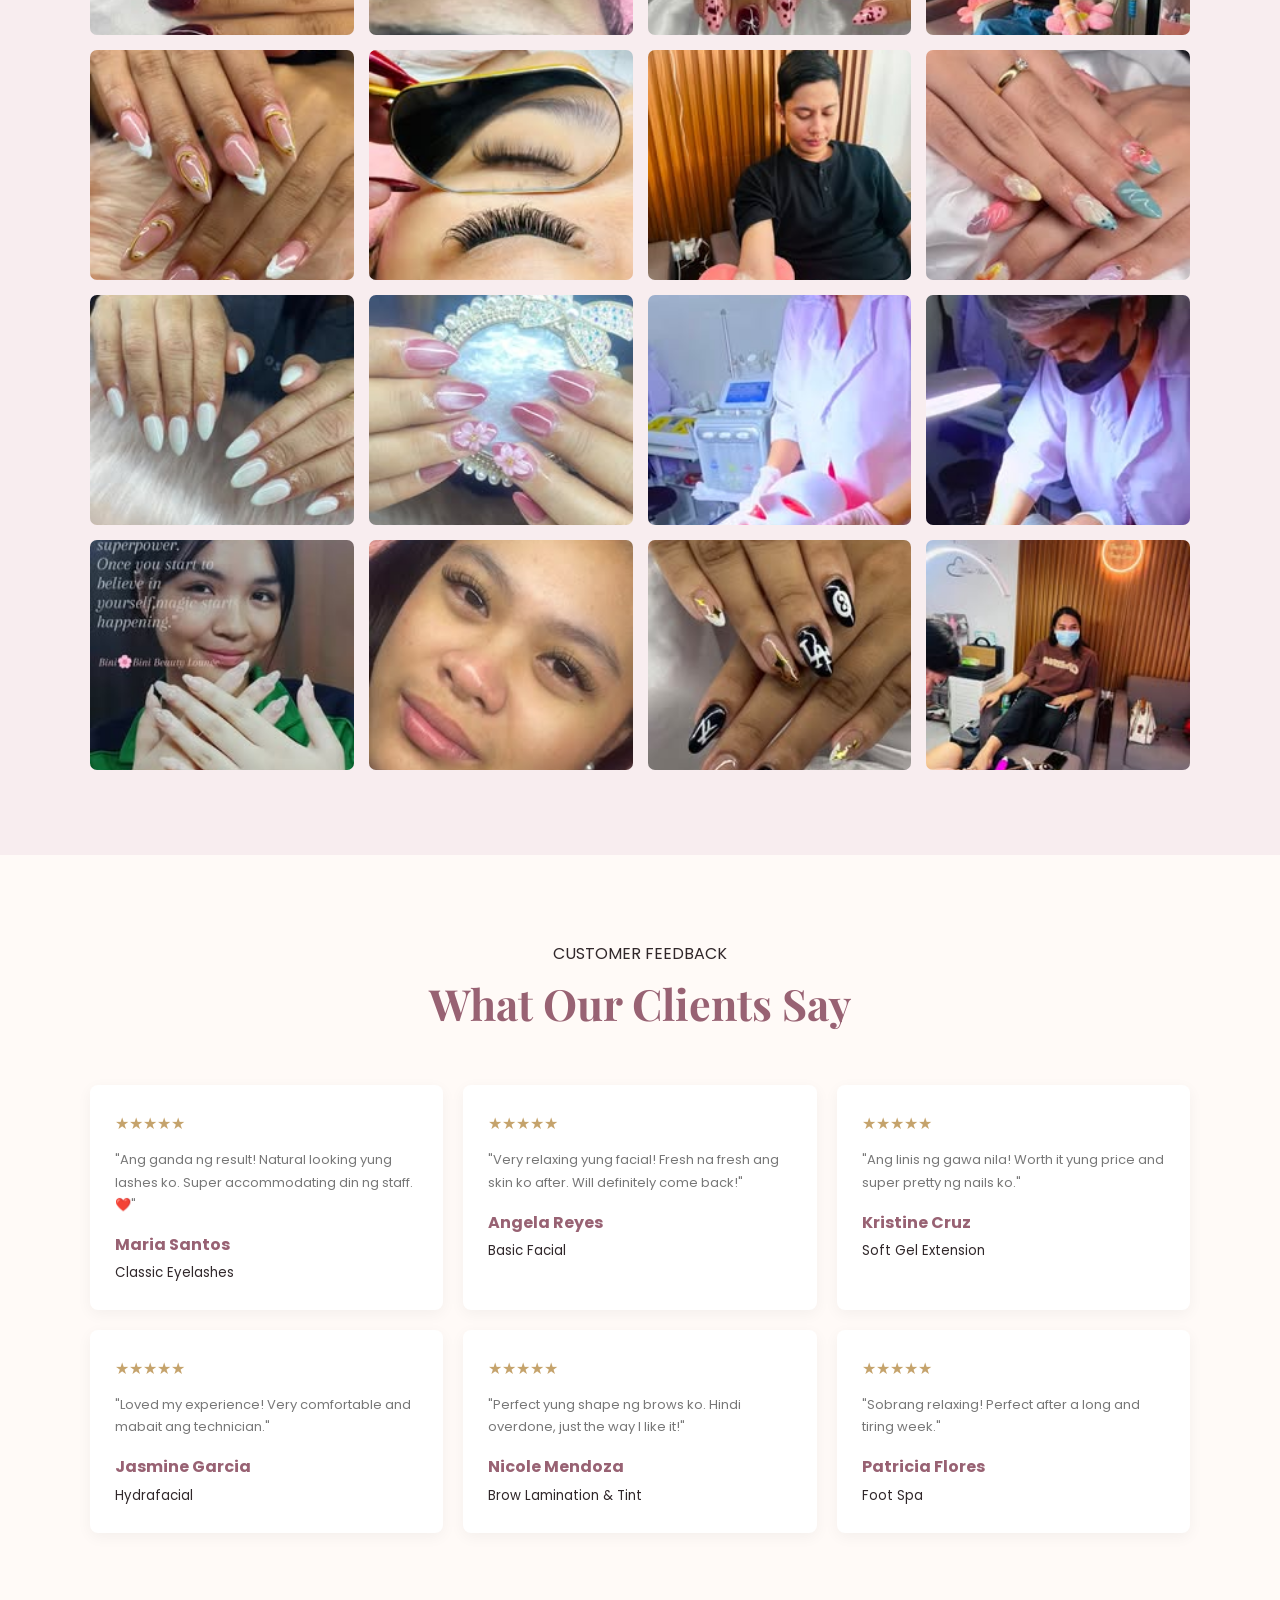
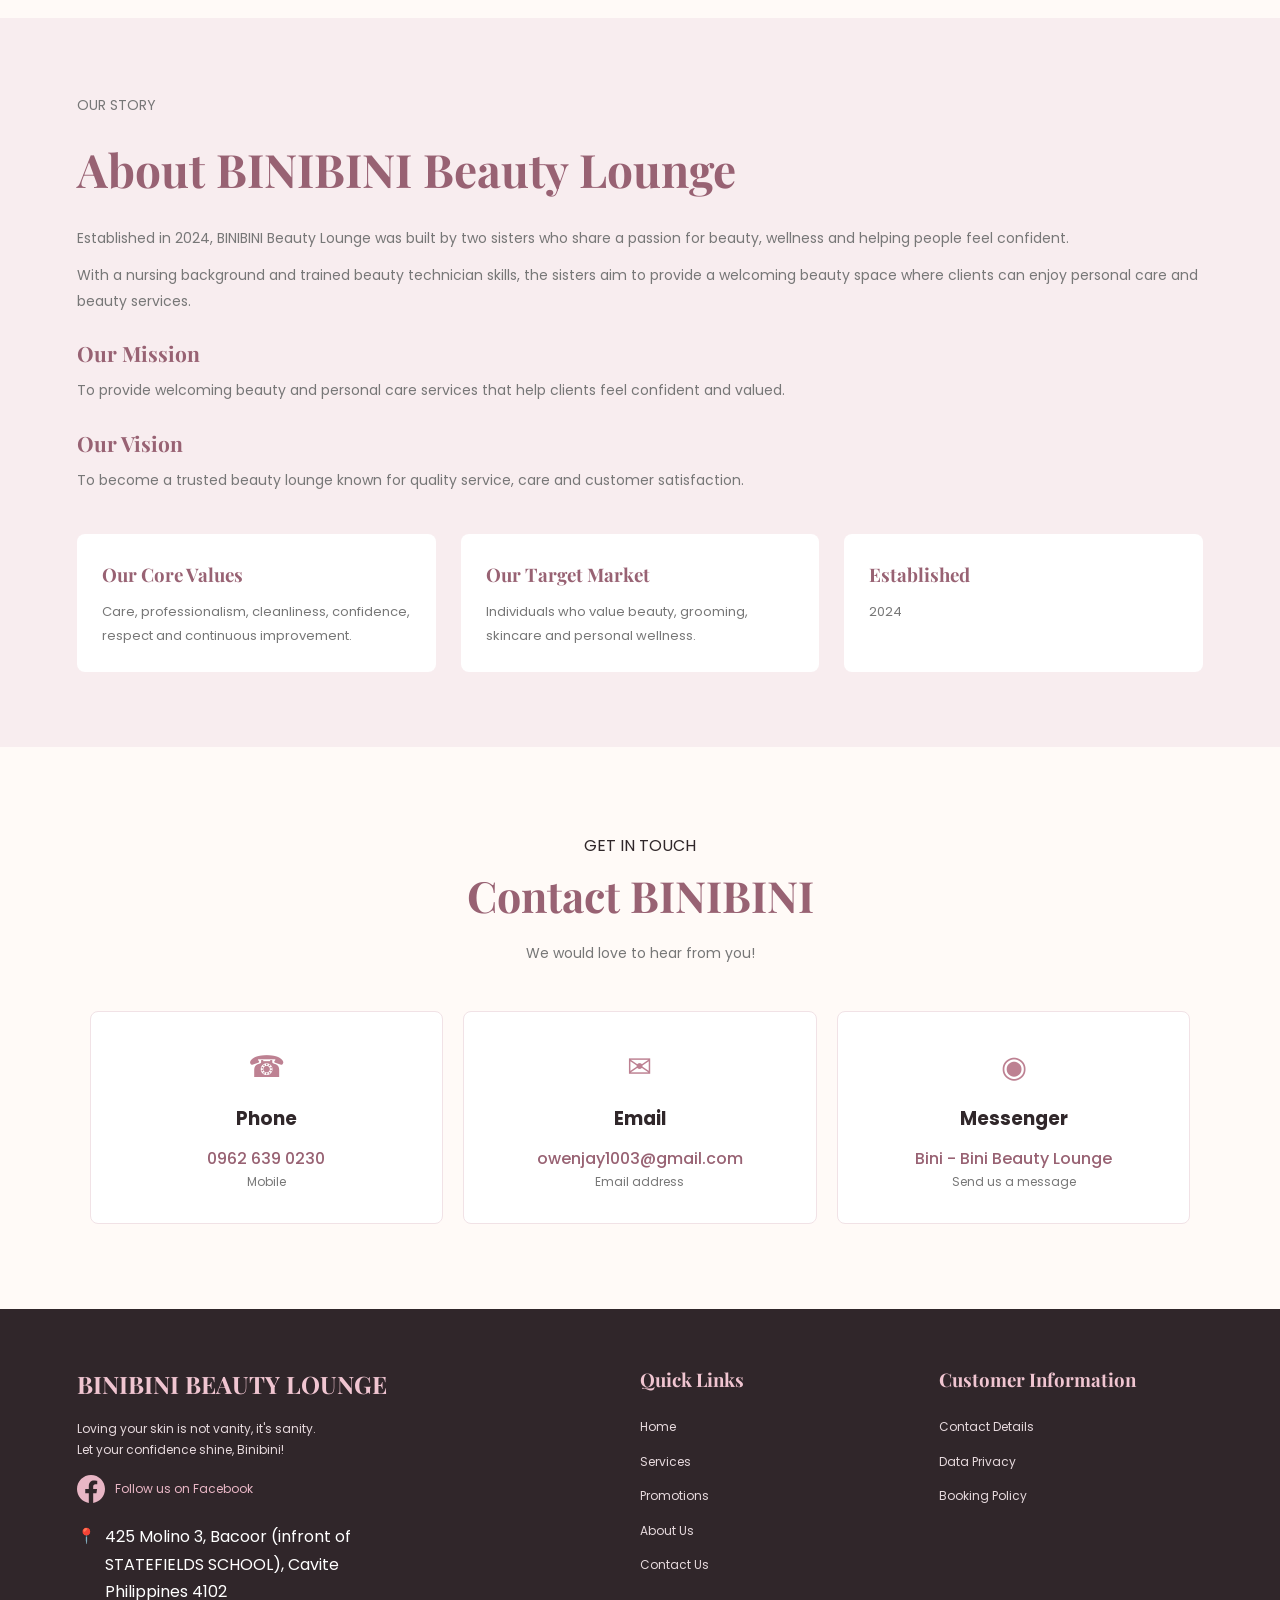
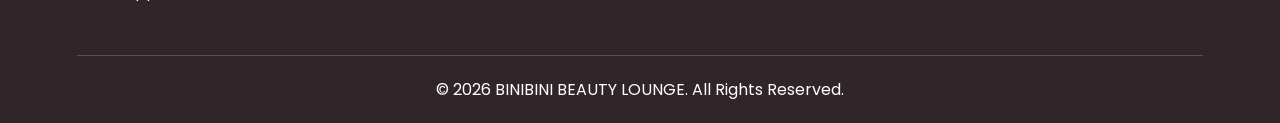
==== commit 7e2ac3cb: "Add files via upload" ====
--- a/index.html
+++ b/index.html
@@ -13,7 +13,7 @@
 <!-- HEADER -->
 <header class="header">
     <a href="#home" class="brand">
-        <img src="images/bini-logo.png" alt="BINIBINI Logo">
+        <img src="bini-logo.png" alt="BINIBINI Logo">
         <span>BINIBINI</span>
     </a>
 
@@ -95,10 +95,10 @@
     </div>
 
     <div class="promo-grid">
-        <img src="images/promo-1.jpg" alt="Promotion 1">
-        <img src="images/promo-2.jpg" alt="Promotion 2">
-        <img src="images/promo-3.jpg" alt="Promotion 3">
-        <img src="images/promo-4.jpg" alt="Promotion 4">
+        <img src="promo-1.jpg" alt="Promotion 1">
+        <img src="promo-2.jpg" alt="Promotion 2">
+        <img src="promo-3.jpg" alt="Promotion 3">
+        <img src="promo-4.jpg" alt="Promotion 4">
     </div>
 
     <div class="center">
@@ -116,7 +116,7 @@
 
     <div class="product-grid">
         <article class="product-card">
-            <img src="images/product-1.jpg" alt="BINIBINI Sunscreen">
+            <img src="product-1.jpg" alt="BINIBINI Sunscreen">
             <div class="product-info">
                 <h3>BINIBINI Sunscreen Protection Cream</h3>
                 <p>Essential for maintaining healthy skin by blocking harmful UV radiation, preventing sunburn, and lowering the risk of skin cancer.</p>
@@ -126,7 +126,7 @@
         </article>
 
         <article class="product-card">
-            <img src="images/product-2.jpg" alt="BINIBINI Revitalizing Set">
+            <img src="product-2.jpg" alt="BINIBINI Revitalizing Set">
             <div class="product-info">
                 <h3>Bini-Bini Beauty Revitalizing Set</h3>
                 <p>Benefits: Remove dead skin cells, brighten complexion, promote cell turnover, repair the skin barrier, remove dark spots, anti-aging care, enhance product absorption and minimize pores.</p>
--- a/style.css
+++ b/style.css
@@ -160,7 +160,7 @@
 
     background:
         linear-gradient(90deg, #1c141044, transparent 65%),
-        url('images/bini-cover.jpg') center center / cover no-repeat;
+        url("bini-cover.jpg") center center / cover no-repeat;
 
     color: white;
 }
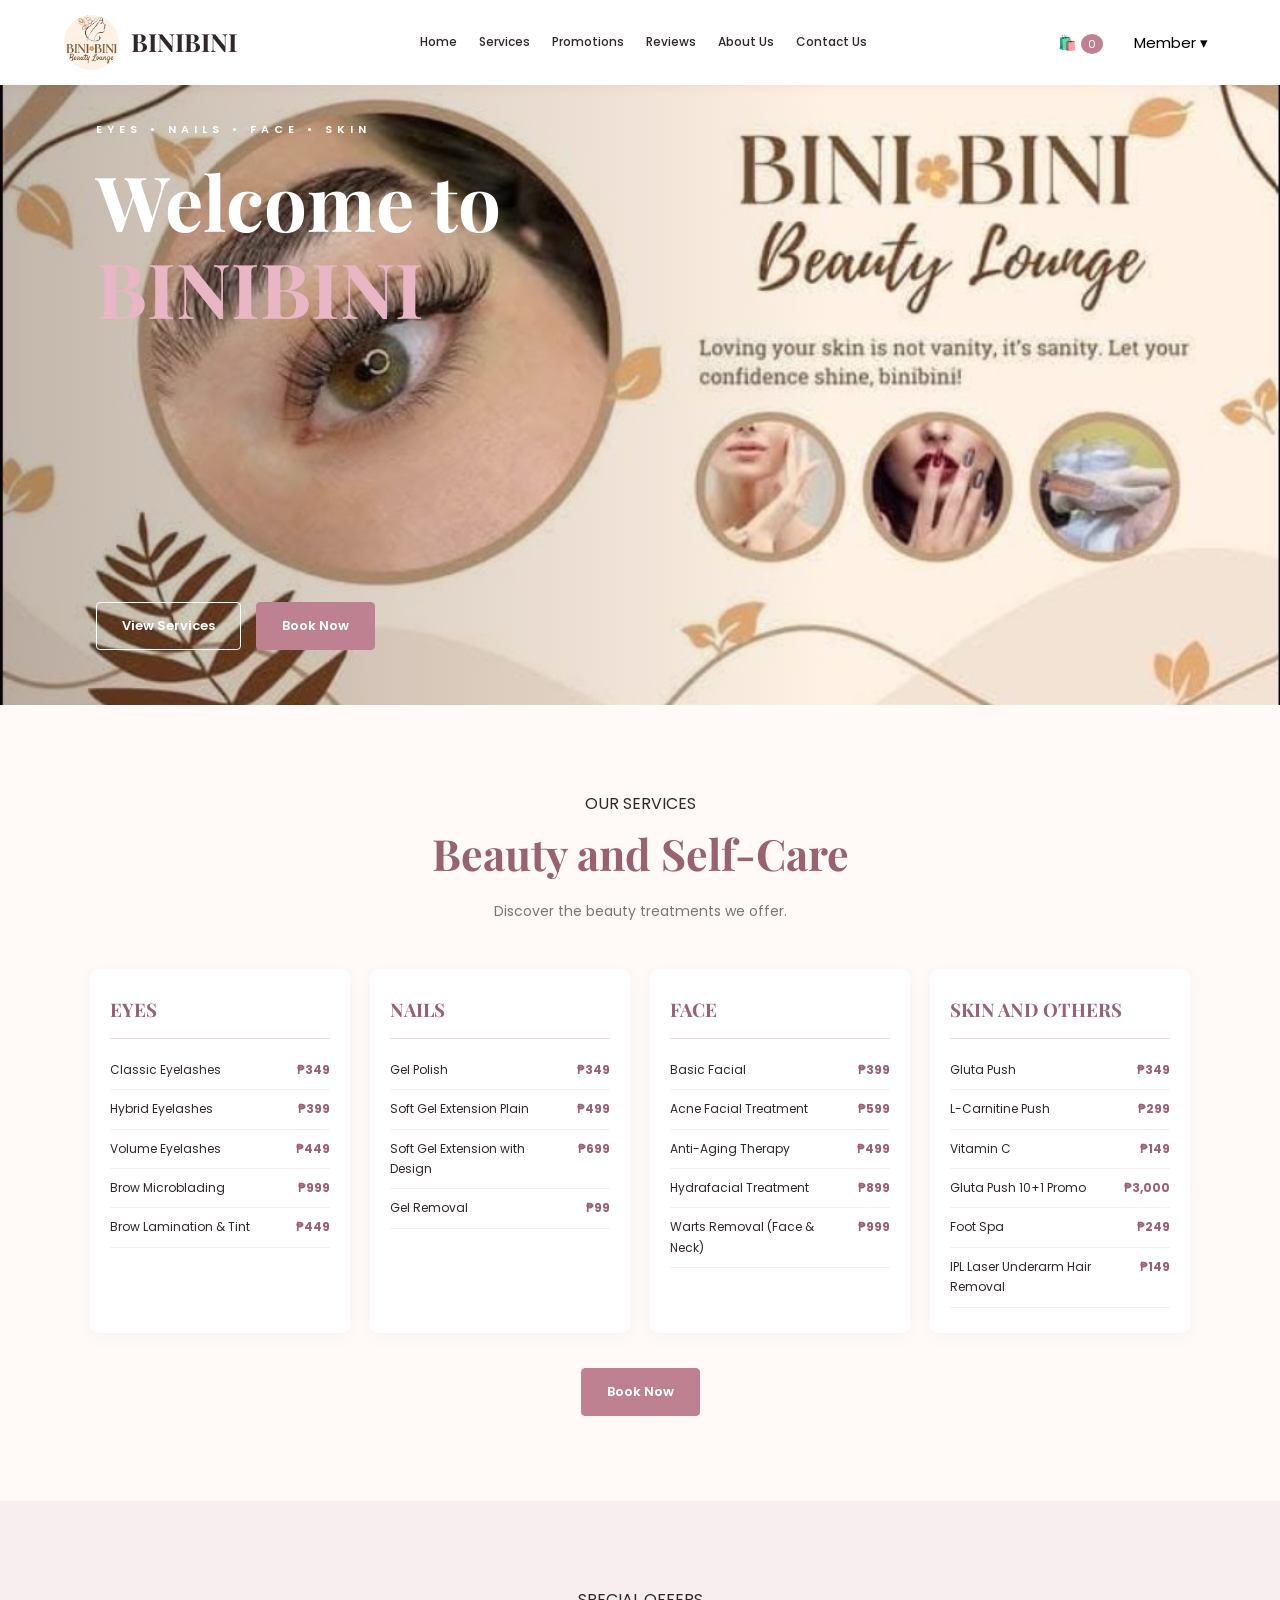
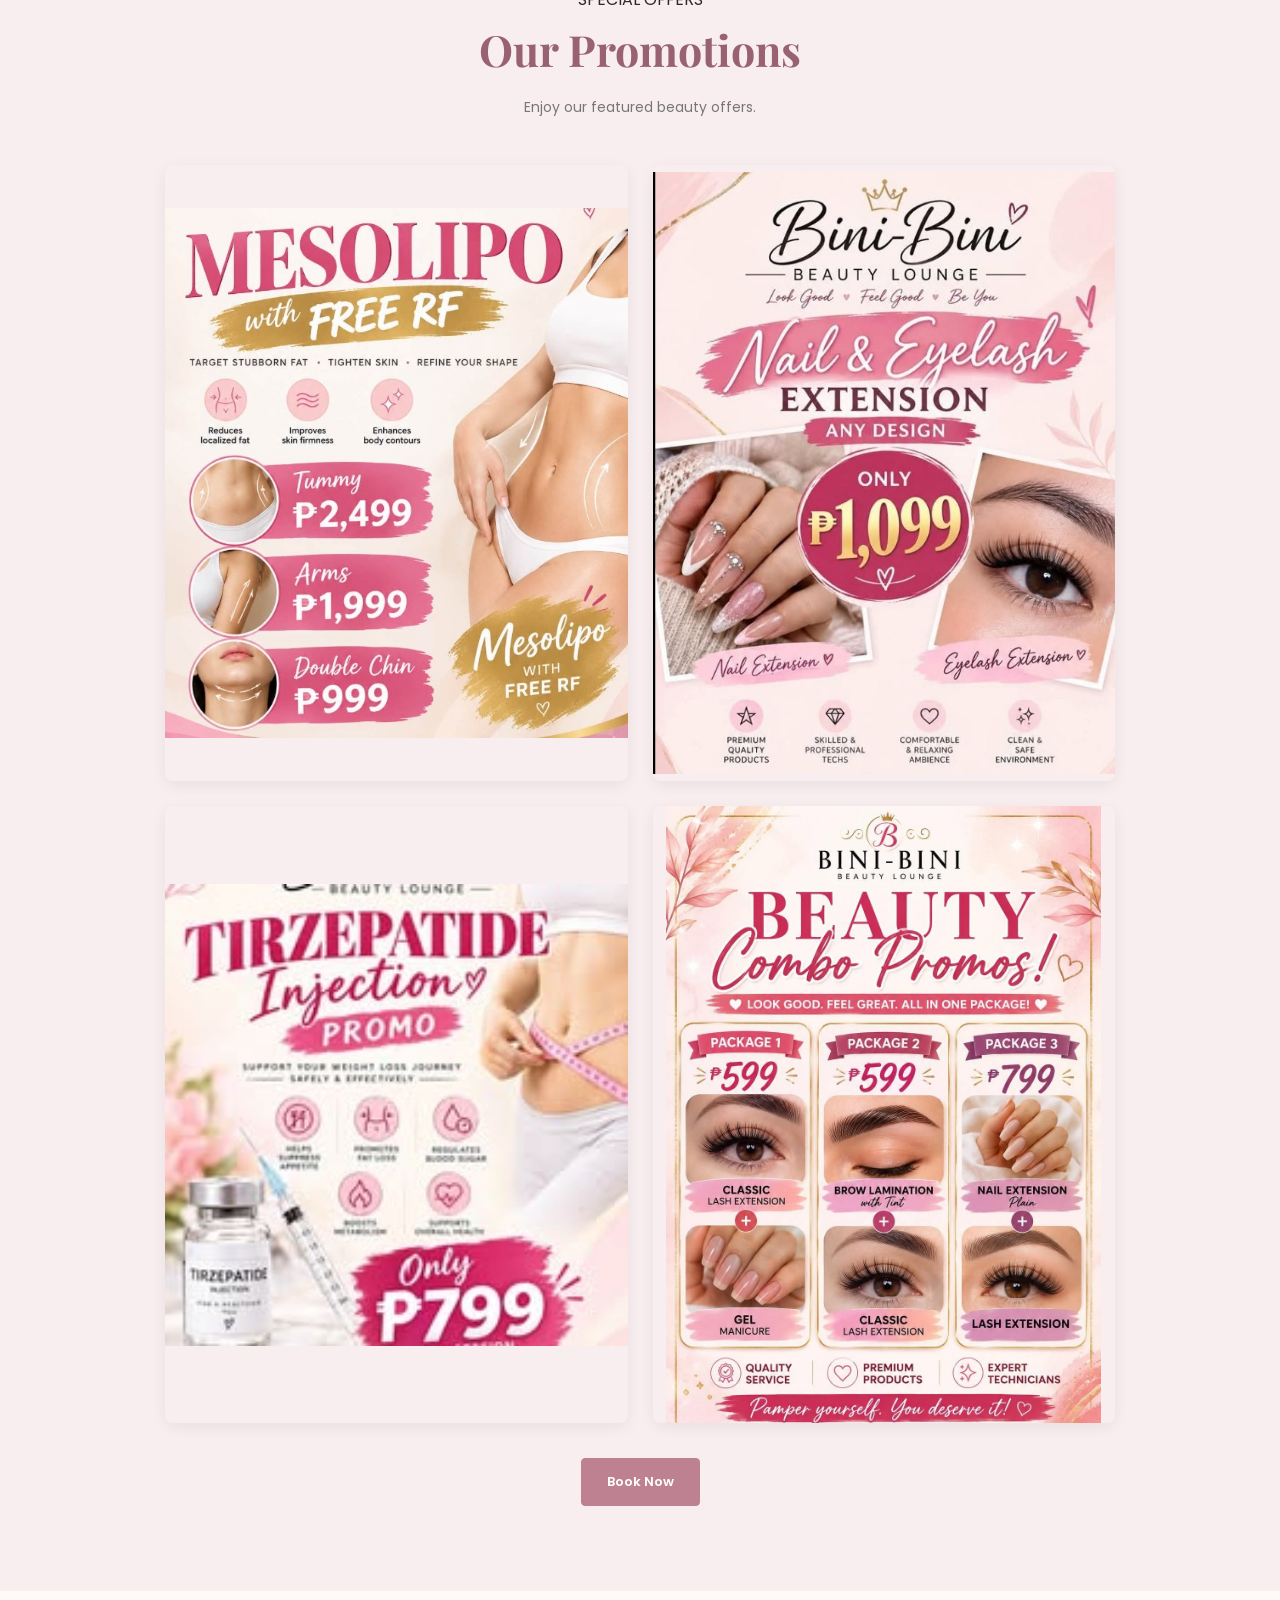
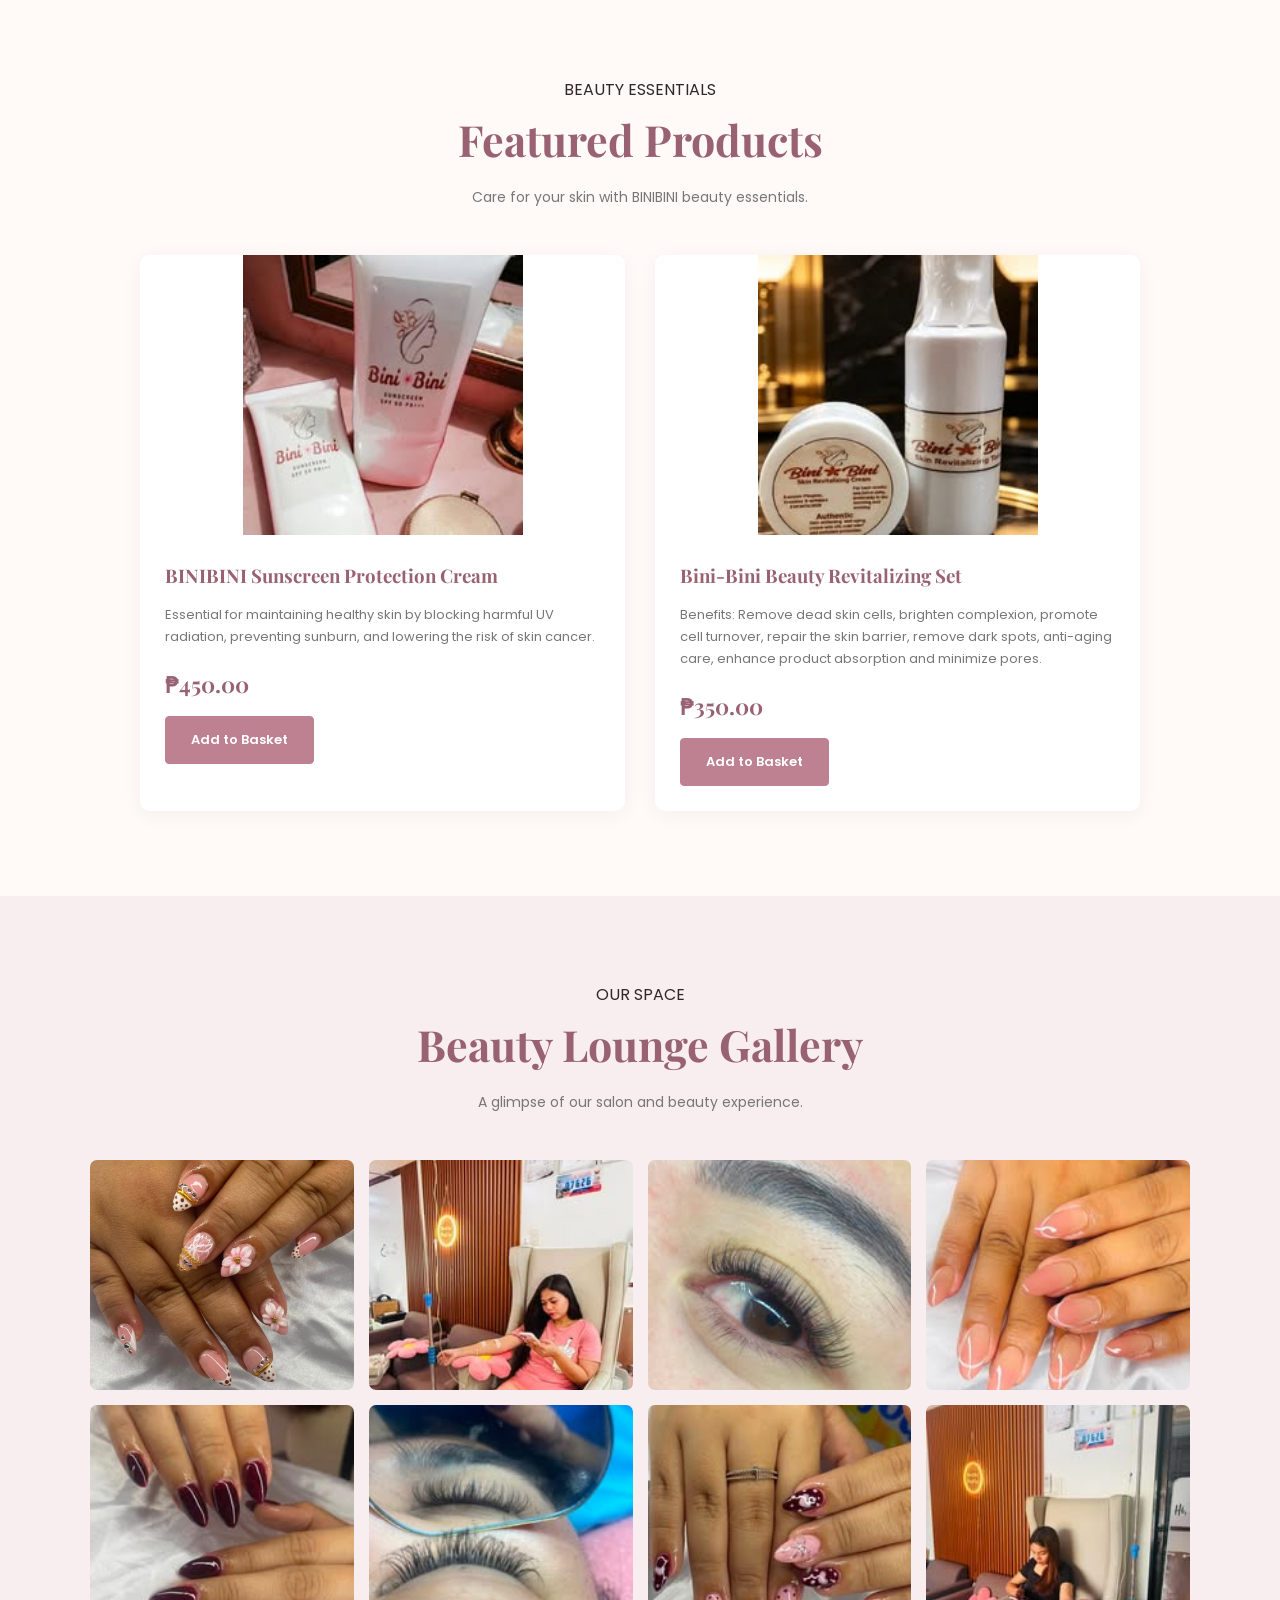
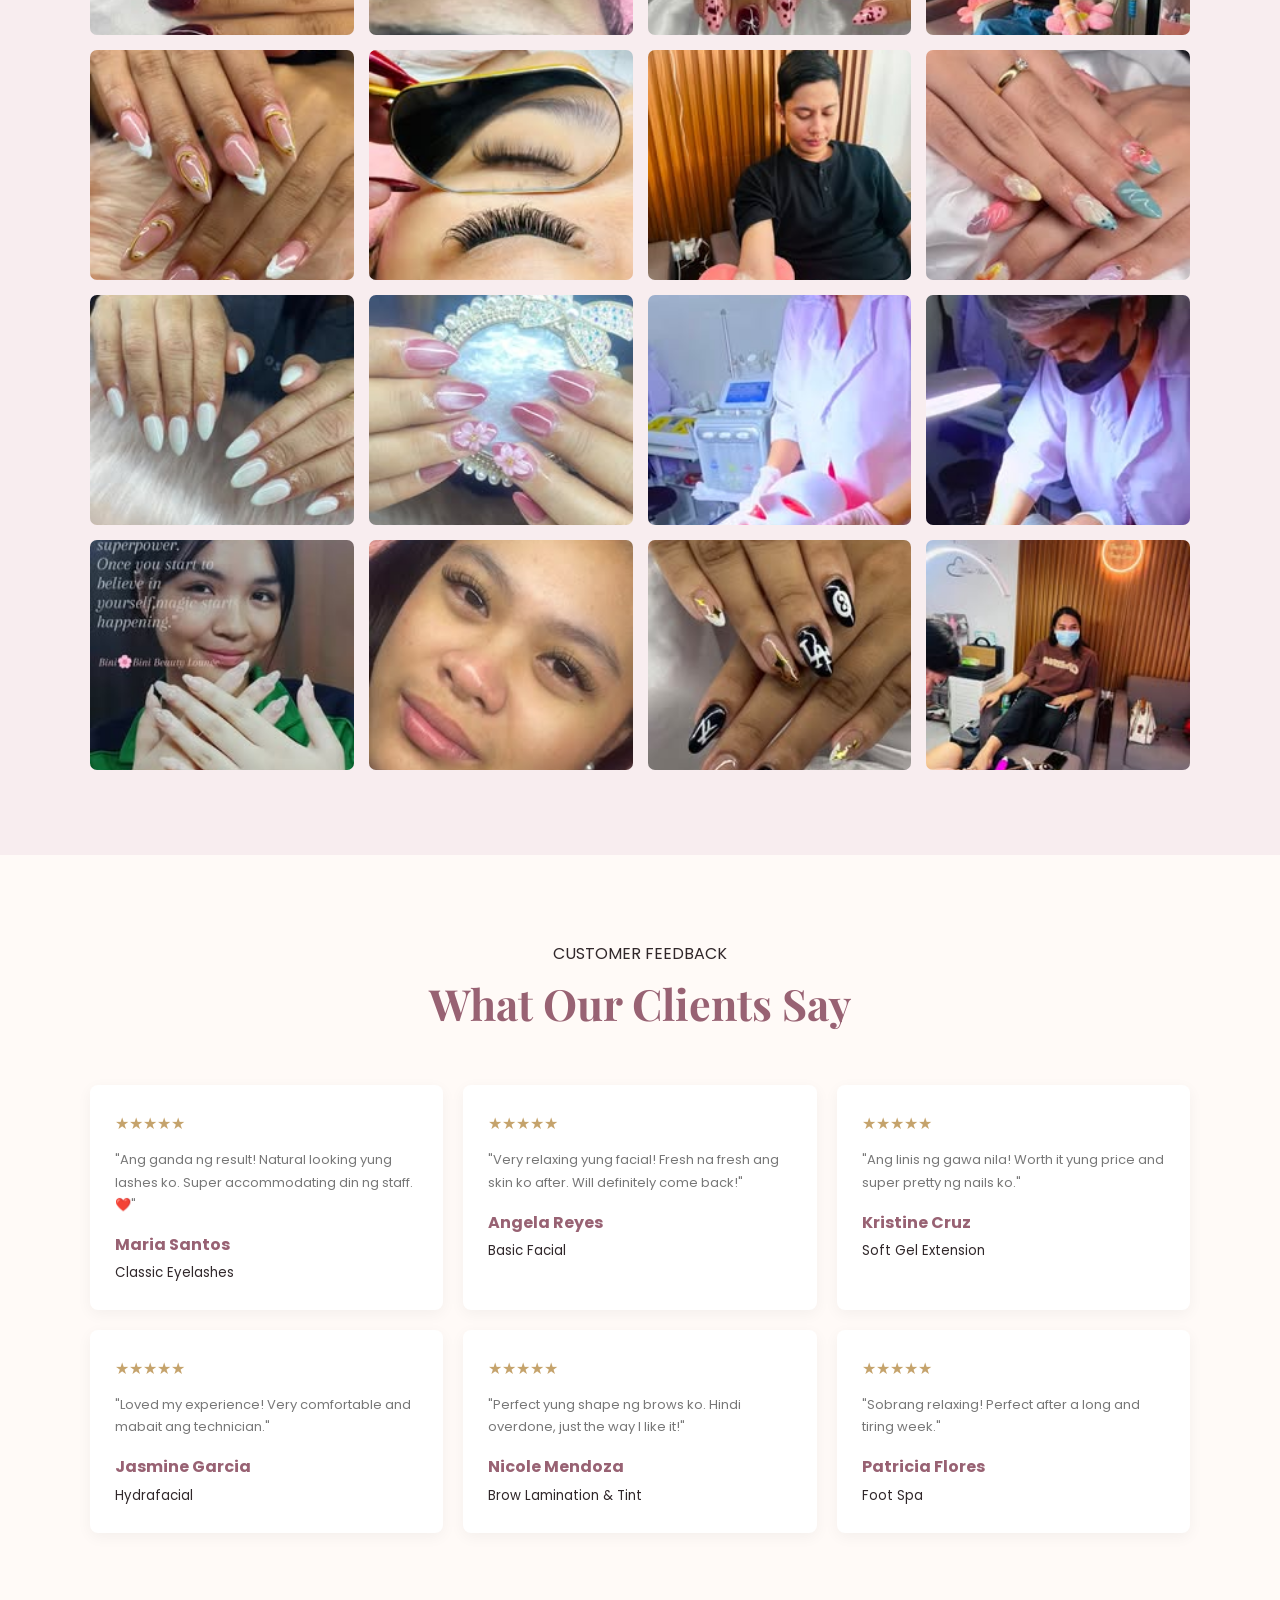
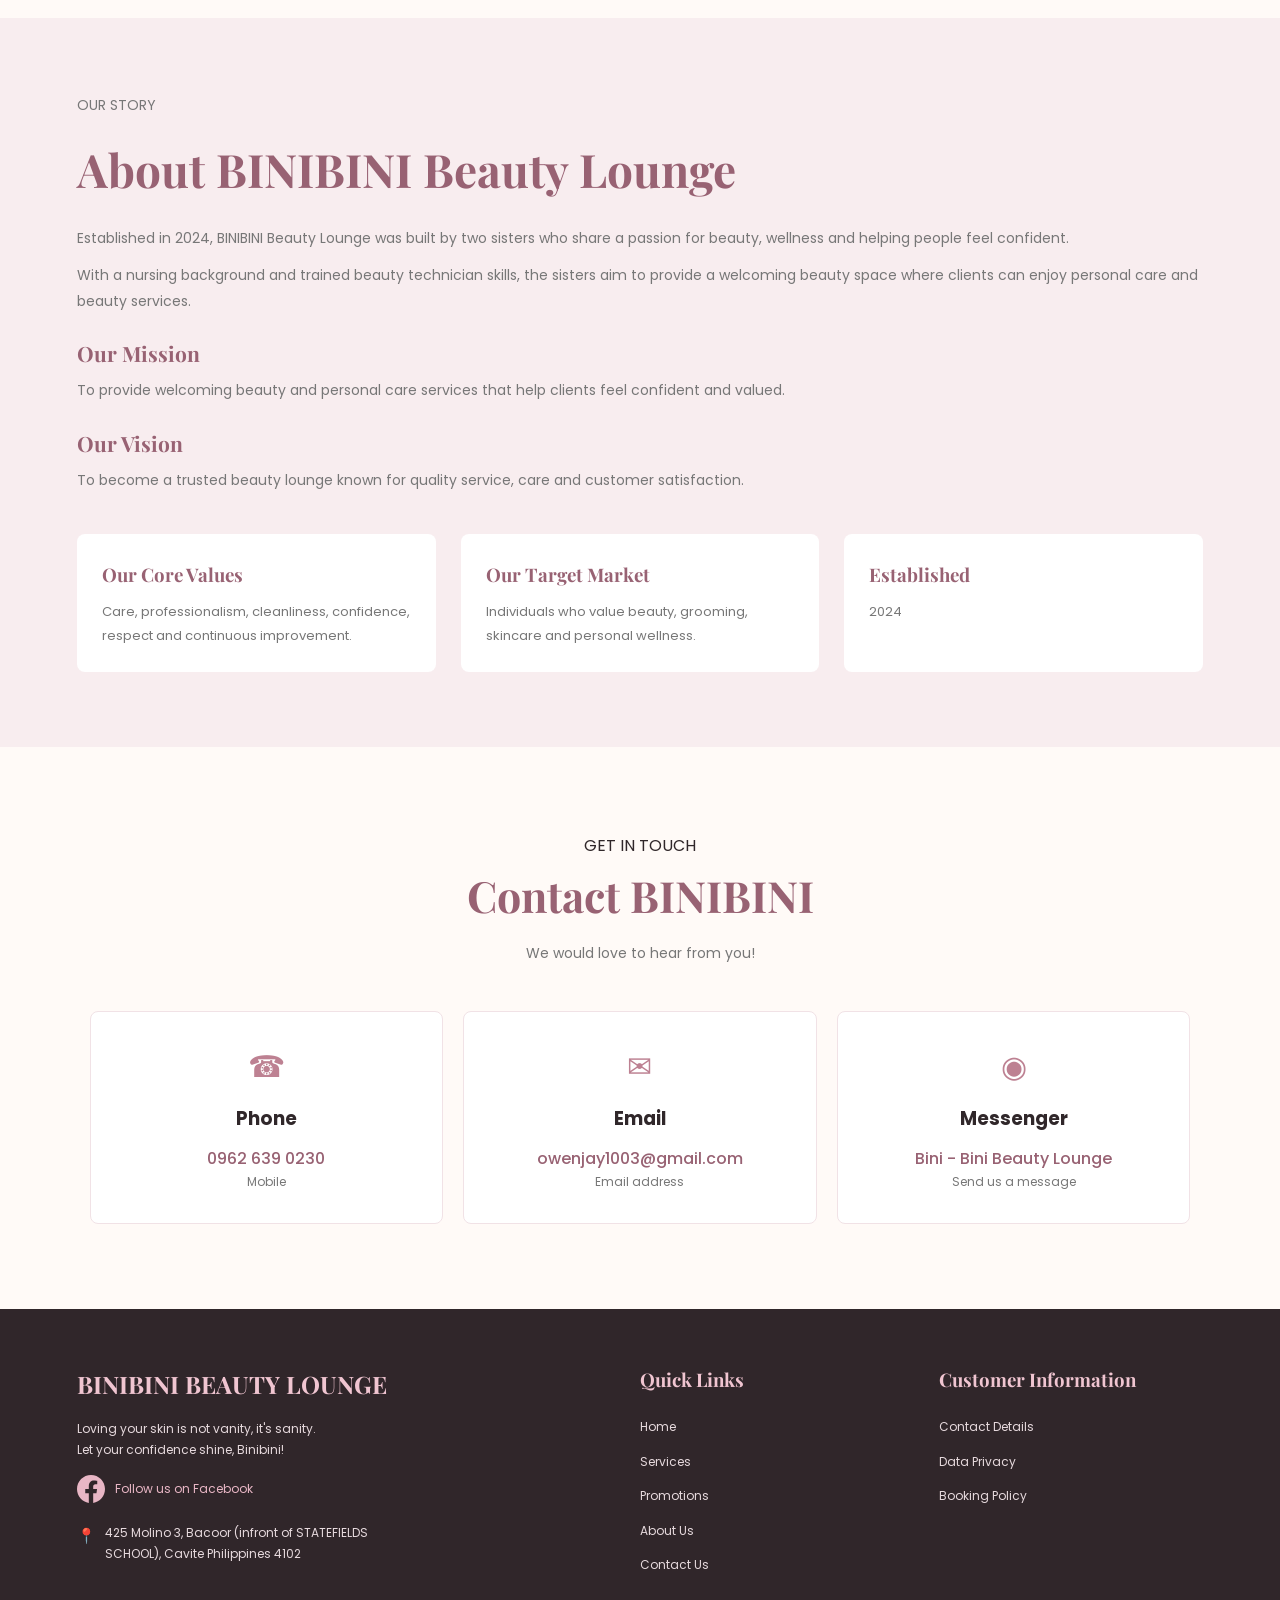
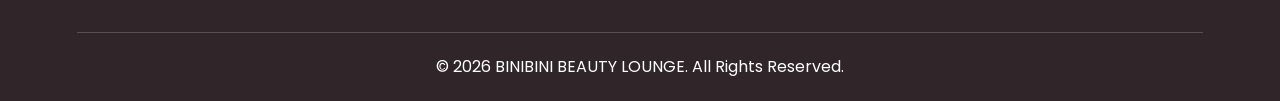
==== commit c97b3ad3: "Add files via upload" ====
--- a/index.html
+++ b/index.html
@@ -242,11 +242,9 @@
 
         <!-- ADDRESS MUST BE INSIDE FOOTER-BRAND -->
         <div class="footer-address">
-            <span>📍</span>
-            
-                425 Molino 3, Bacoor (infront of STATEFIELDS SCHOOL), Cavite Philippines 4102
-            </a>
-        </div>
+    <span>📍</span>
+    <p>425 Molino 3, Bacoor (infront of STATEFIELDS SCHOOL), Cavite Philippines 4102</p>
+</div>
     </div>
 
     <!-- MIDDLE COLUMN: QUICK LINKS -->
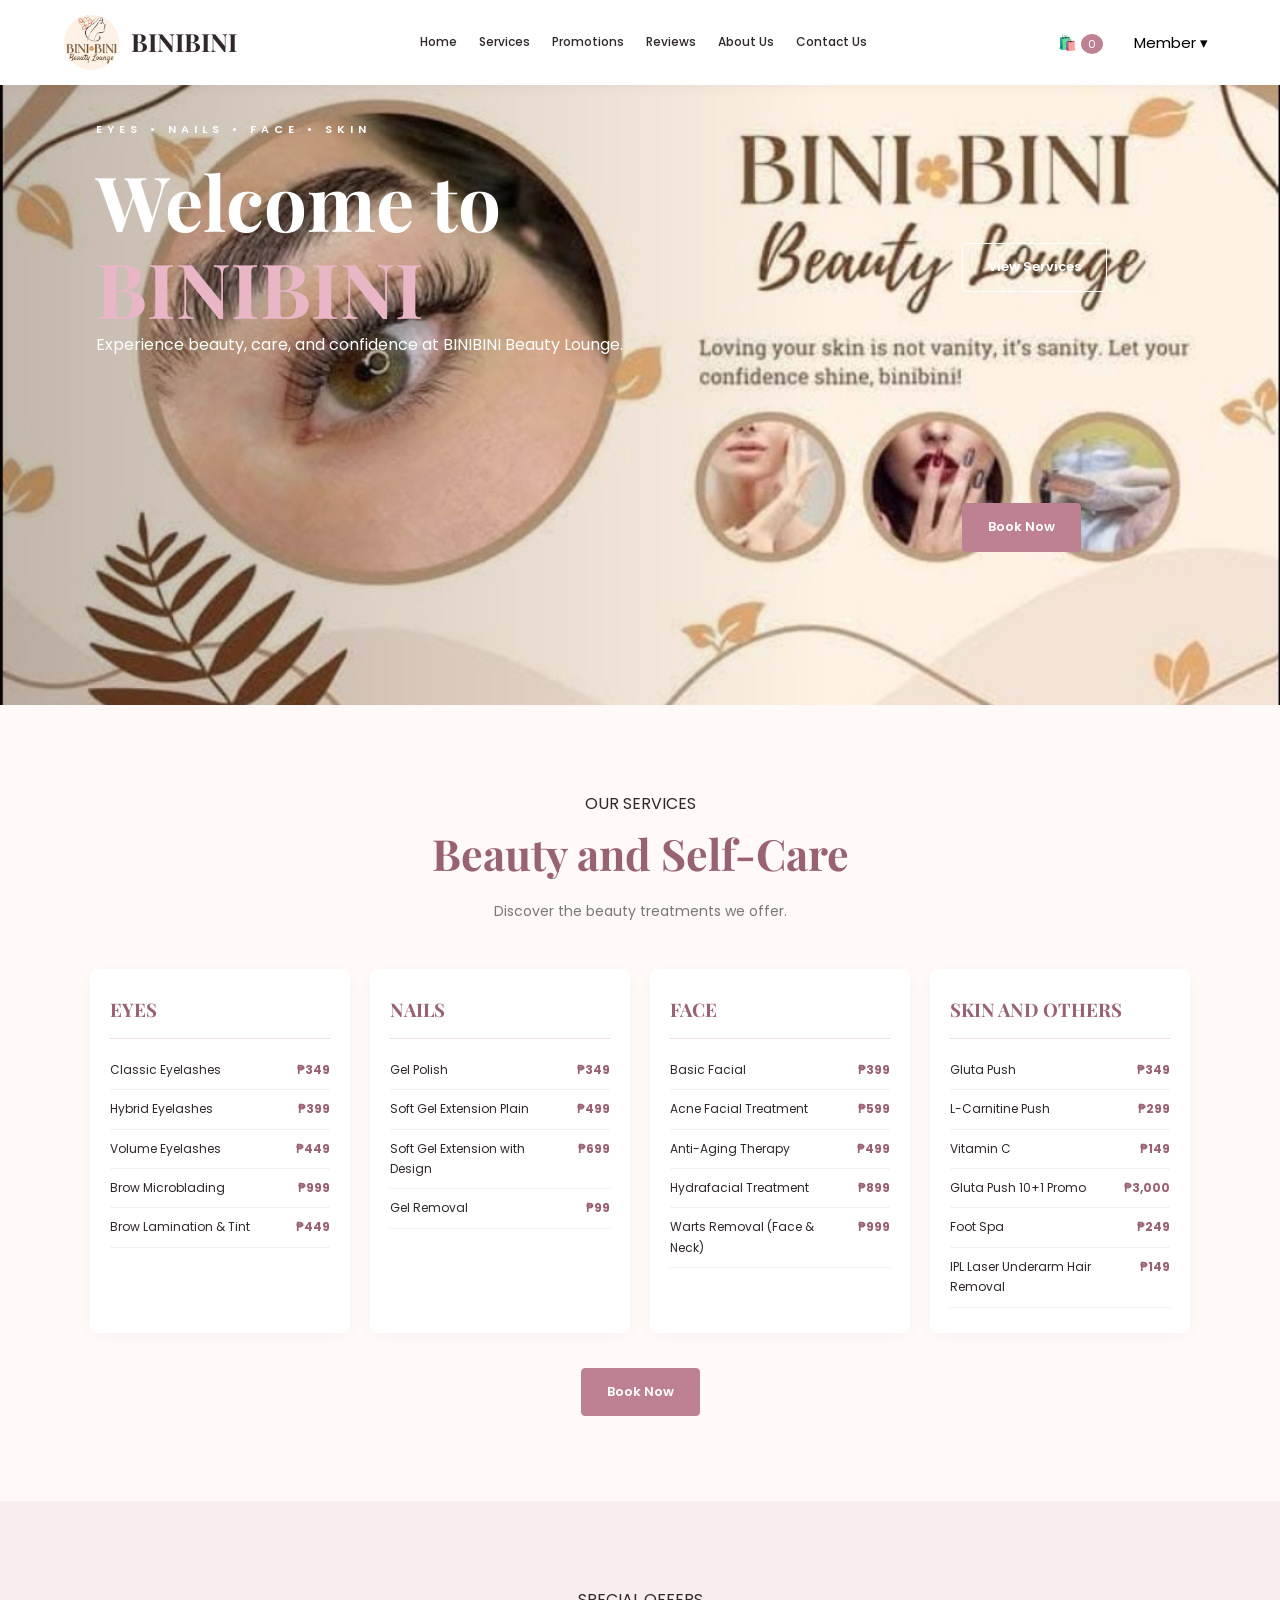
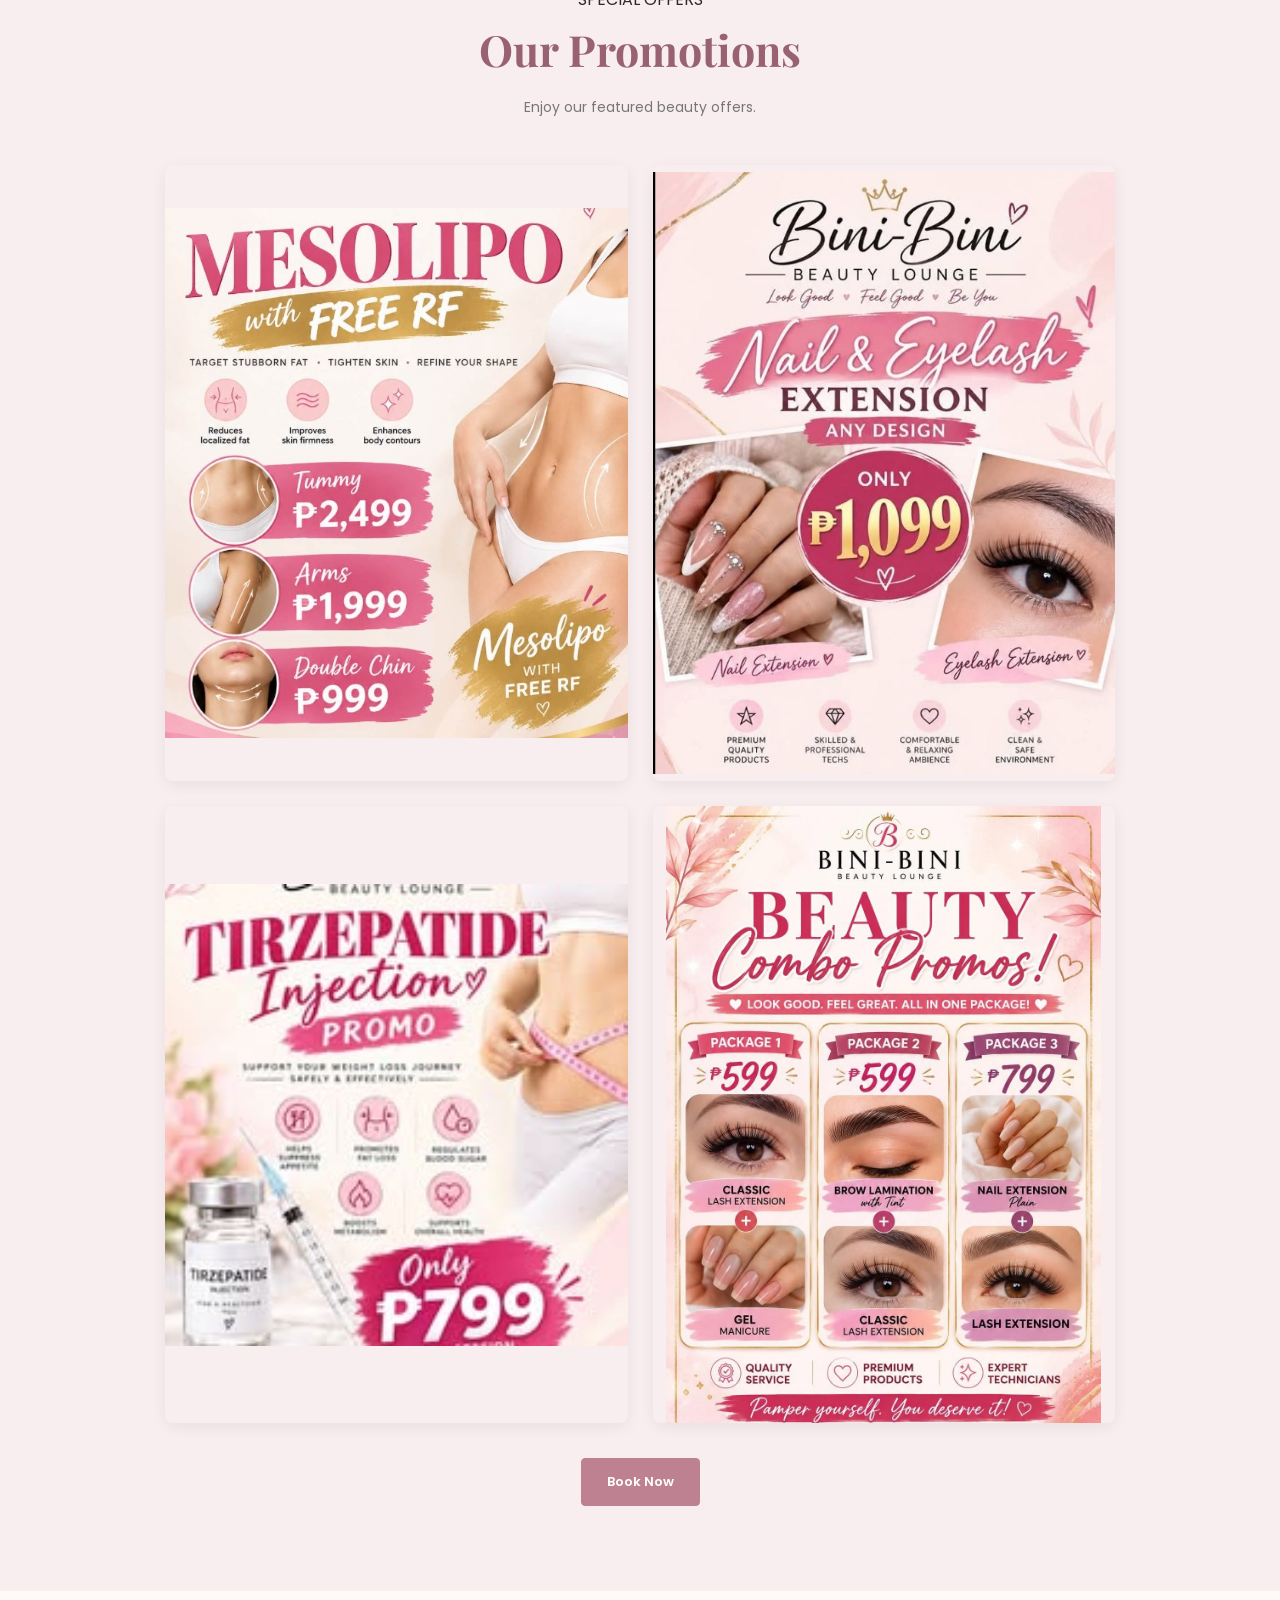
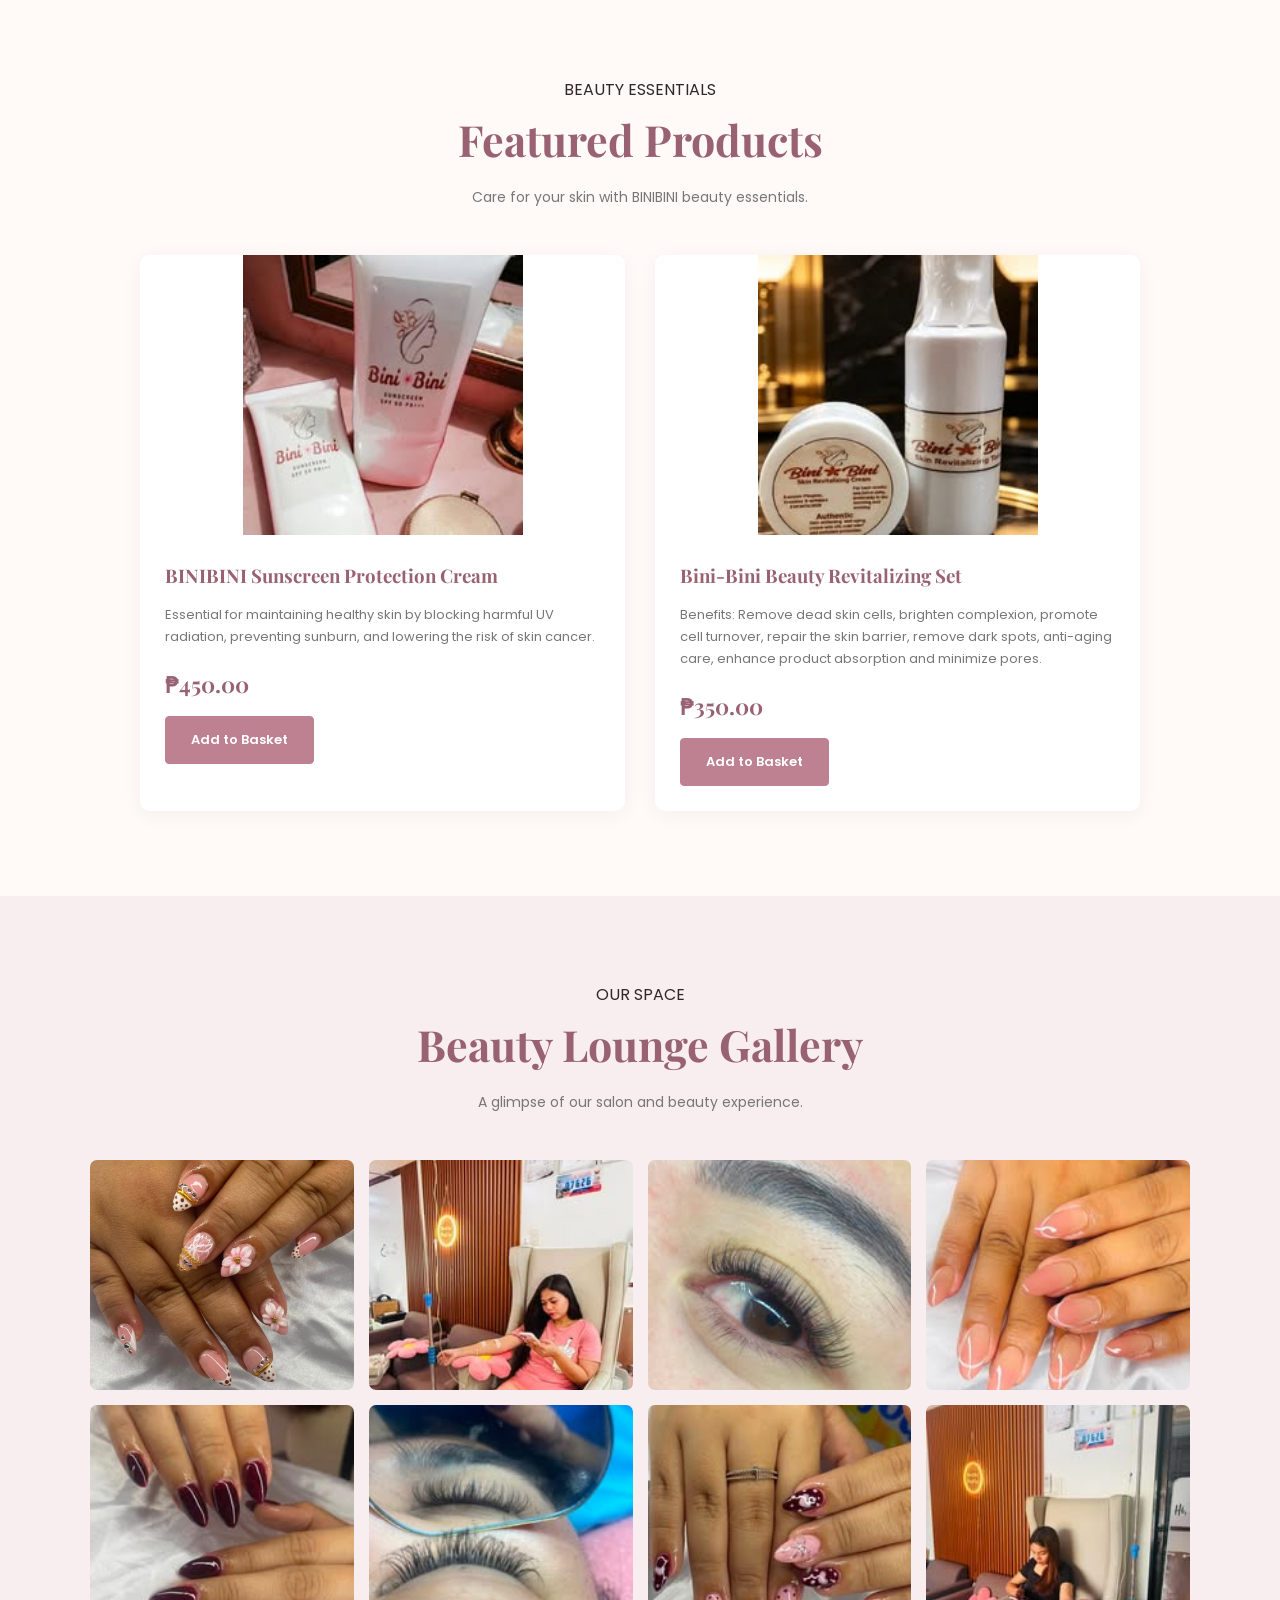
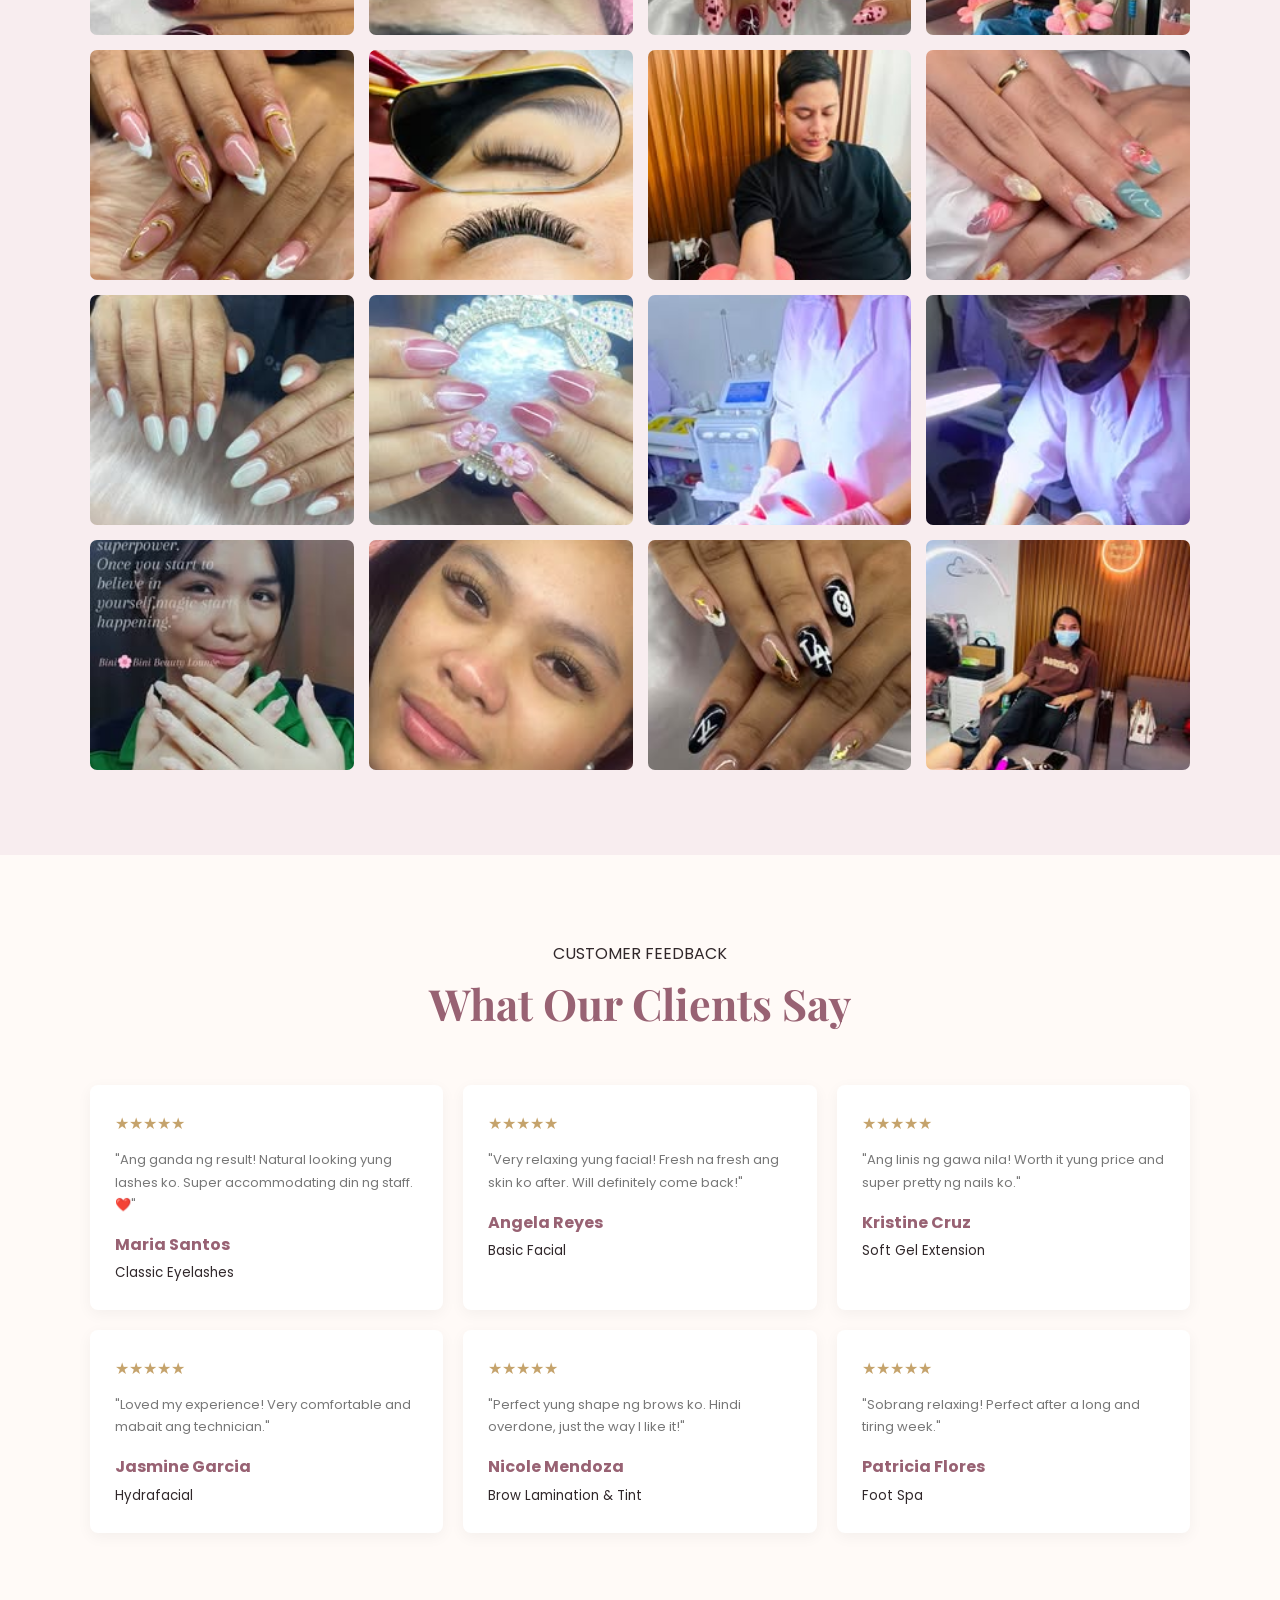
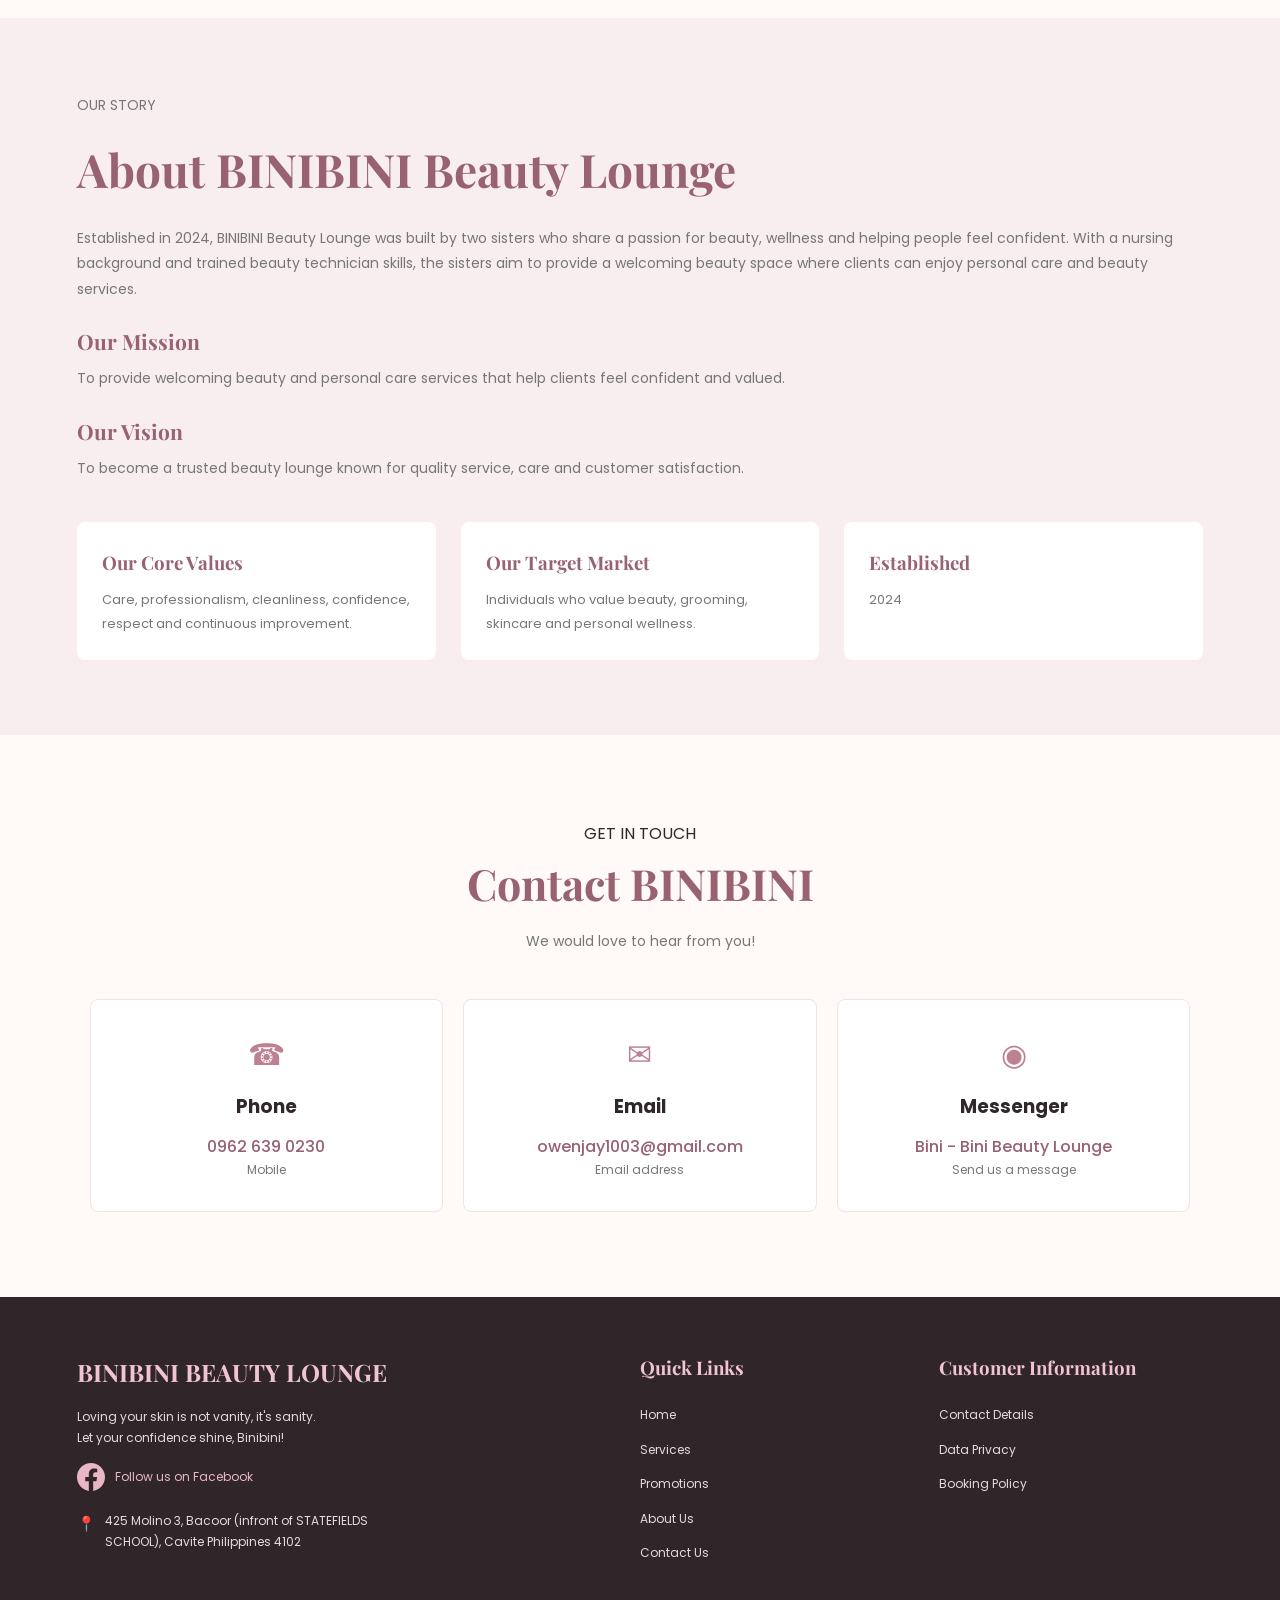
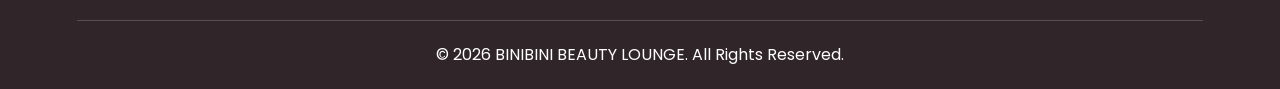
==== commit df2492fb: "Add files via upload" ====
--- a/index.html
+++ b/index.html
@@ -49,12 +49,19 @@
     <div class="hero-content">
 
         <div class="hero-intro">
-            <p class="eyebrow">EYES • NAILS • FACE • SKIN</p>
-
-            <h1>
-                Welcome to<br>
-                <span>BINIBINI</span>
-            </h1>
+
+    <p class="eyebrow">EYES • NAILS • FACE • SKIN</p>
+
+    <h1 id="hero-title">
+        Welcome to<br>
+        <span>BINIBINI</span>
+    </h1>
+
+    <p id="hero-description" class="hero-description">
+        Experience beauty, care, and confidence at BINIBINI Beauty Lounge.
+    </p>
+
+</div>
         </div>
 
         <div class="hero-buttons">
@@ -90,8 +97,13 @@
 <section class="section soft-bg" id="promotions">
     <div class="section-heading">
         <p class="eyebrow">SPECIAL OFFERS</p>
-        <h2>Our Promotions</h2>
-        <p>Enjoy our featured beauty offers.</p>
+        <h2 id="promo-title">
+    Our Promotions
+</h2>
+
+<p id="promo-description">
+    Enjoy our featured beauty offers.
+</p>
     </div>
 
     <div class="promo-grid">
@@ -164,9 +176,11 @@
         <p class="eyebrow">OUR STORY</p>
         <h2>About BINIBINI Beauty Lounge</h2>
 
-        <p>Established in 2024, BINIBINI Beauty Lounge was built by two sisters who share a passion for beauty, wellness and helping people feel confident.</p>
-
-        <p>With a nursing background and trained beauty technician skills, the sisters aim to provide a welcoming beauty space where clients can enjoy personal care and beauty services.</p>
+        <p id="about-description">
+    Established in 2024, BINIBINI Beauty Lounge was built by two sisters who share a passion for beauty, wellness and helping people feel confident.
+
+    With a nursing background and trained beauty technician skills, the sisters aim to provide a welcoming beauty space where clients can enjoy personal care and beauty services.
+</p>
 
         <h3>Our Mission</h3>
         <p>To provide welcoming beauty and personal care services that help clients feel confident and valued.</p>
@@ -195,14 +209,19 @@
         <article class="contact-card">
             <span>☎</span>
             <h3>Phone</h3>
-            <a href="tel:09626390230">0962 639 0230</a>
+           <a id="contact-phone" href="tel:09626390230">
+    0962 639 0230
+</a>
             <p>Mobile</p>
         </article>
 
         <article class="contact-card">
             <span>✉</span>
             <h3>Email</h3>
-            <a href="mailto:owenjay1003@gmail.com">owenjay1003@gmail.com</a>
+            <a id="contact-email"
+   href="mailto:owenjay1003@gmail.com">
+    owenjay1003@gmail.com
+</a>
             <p>Email address</p>
         </article>
 
@@ -277,12 +296,26 @@
 
 <!-- SHOPPING CART -->
 <div class="overlay" id="cart-overlay" onclick="closeCart()"></div>
+
 <aside class="side-panel" id="cart-panel">
+
     <button class="close-btn" onclick="closeCart()">×</button>
+
     <h2>My Basket</h2>
+
     <div id="cart-items"></div>
+
     <h3 id="cart-total">Total: ₱0.00</h3>
-    <button class="btn btn-primary full" onclick="checkout()">Checkout</button>
+
+    <!-- MY APPOINTMENT -->
+    <a href="my-appointment.html" class="basket-appointment">
+        📅 My Appointment
+    </a>
+
+    <button class="btn btn-primary full" onclick="checkout()">
+        Checkout
+    </button>
+
 </aside>
 
 <!-- LOGIN MODAL -->
--- a/style.css
+++ b/style.css
@@ -1021,3 +1021,25 @@
         grid-column: 1;
     }
 }
+.basket-appointment {
+    display: block;
+    width: 100%;
+    box-sizing: border-box;
+    margin: 15px 0 10px;
+    padding: 12px 16px;
+    text-align: center;
+    background: #f8edef;
+    color: #986273;
+    border: 1px solid #bd8192;
+    border-radius: 8px;
+    text-decoration: none;
+    font-family: 'Poppins', sans-serif;
+    font-size: 14px;
+    font-weight: 500;
+    transition: 0.3s ease;
+}
+
+.basket-appointment:hover {
+    background: #bd8192;
+    color: white;
+}
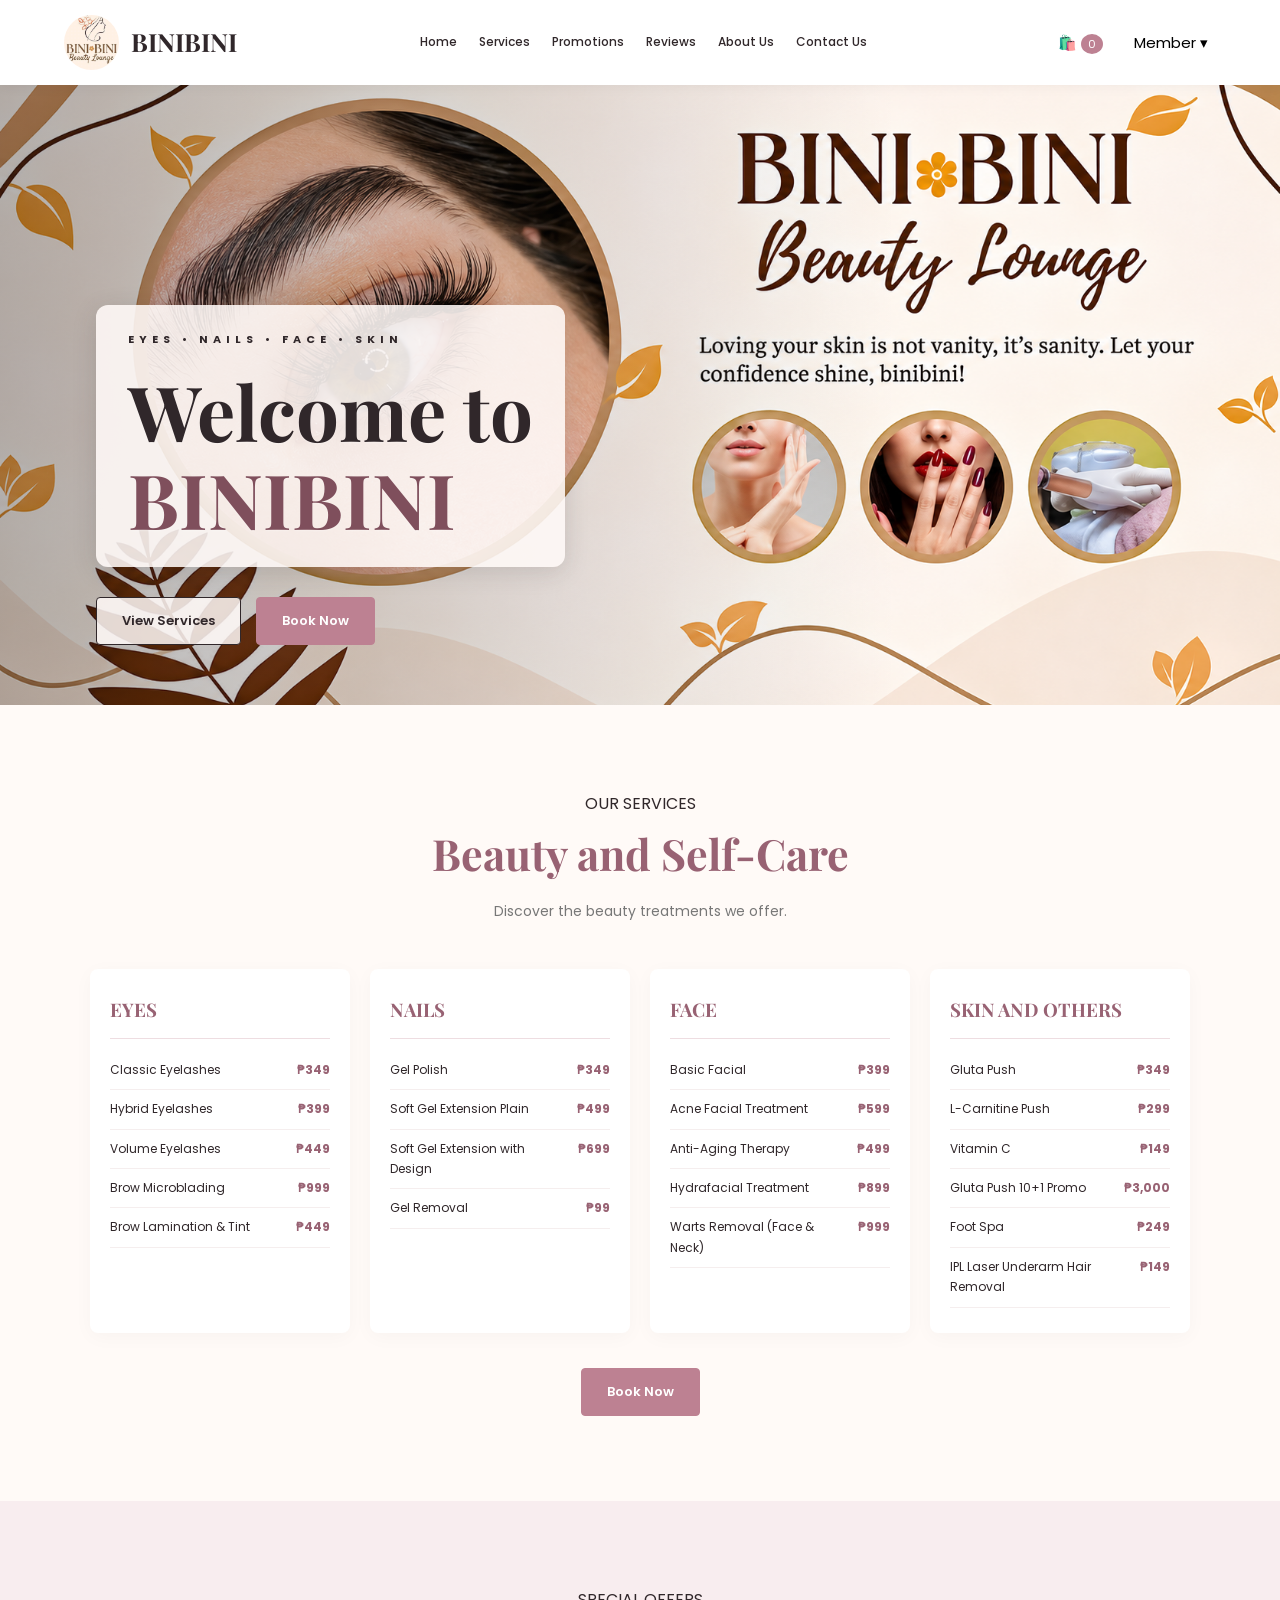
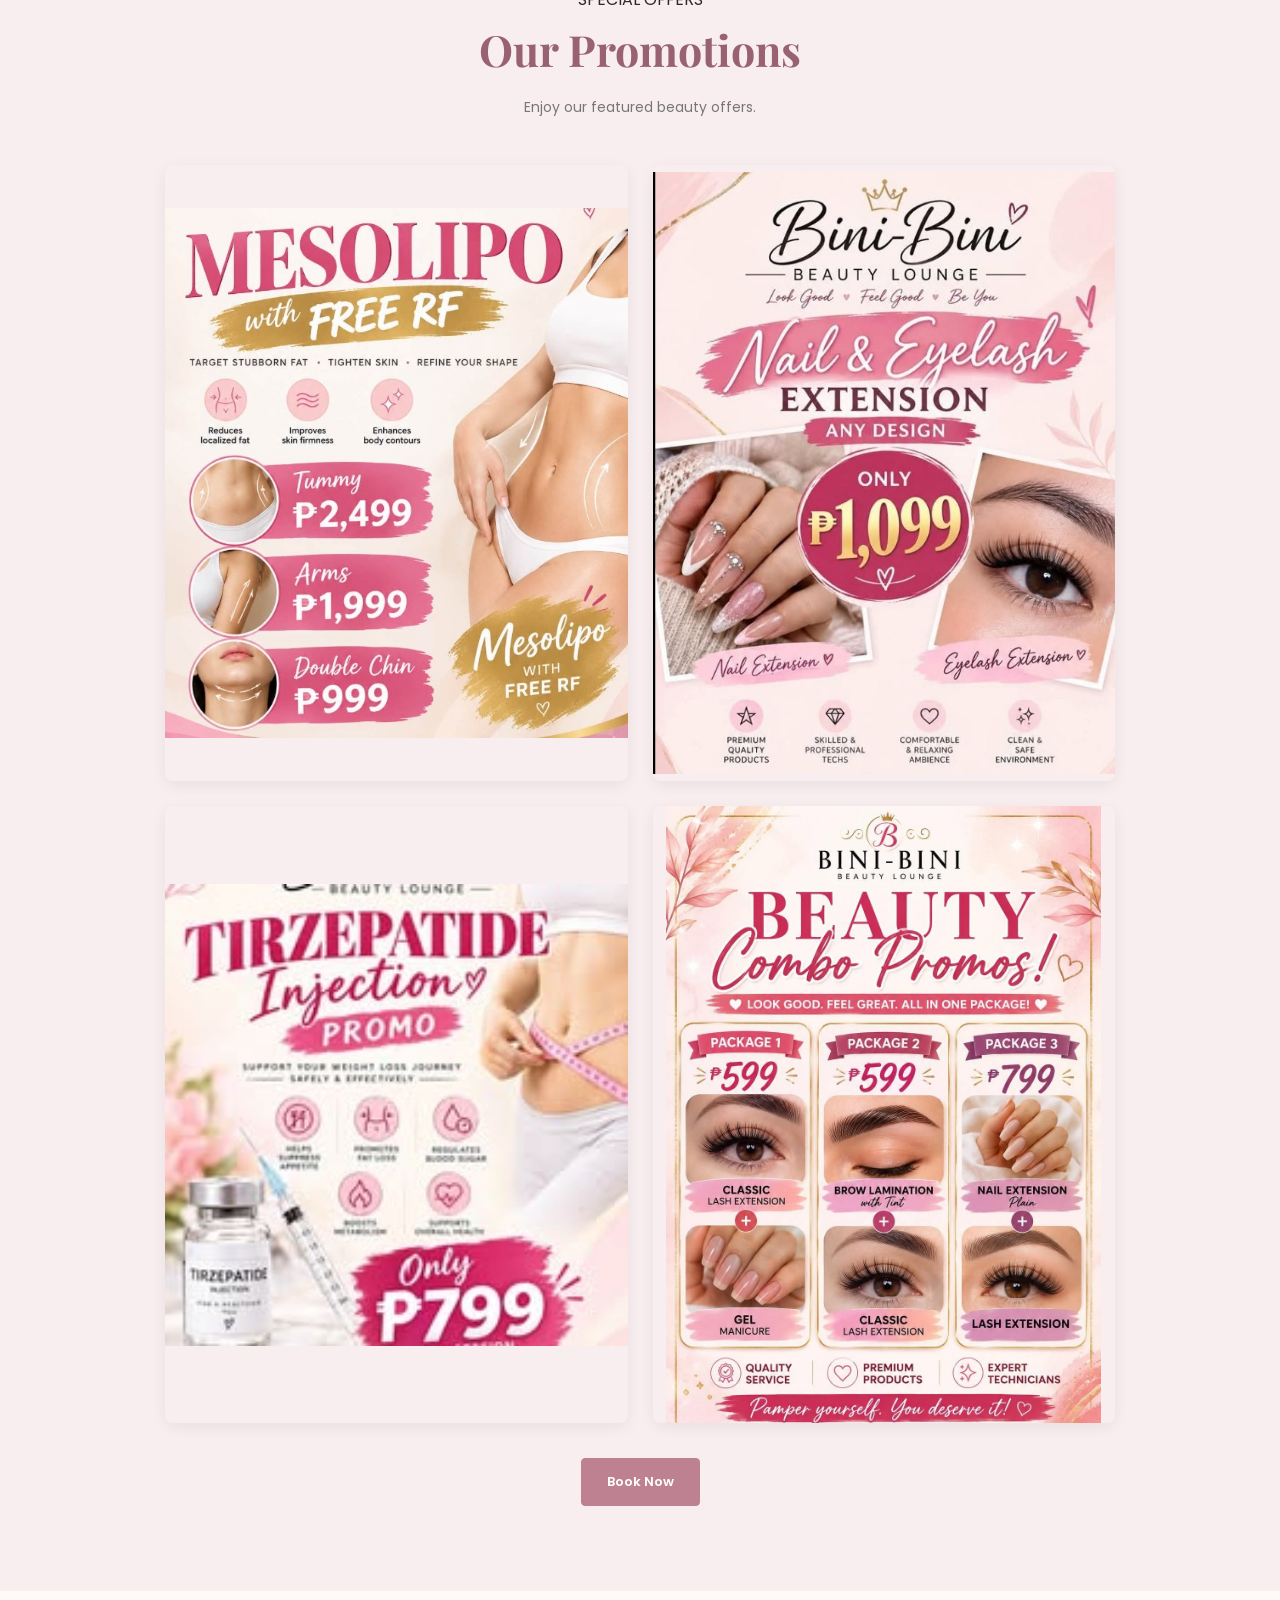
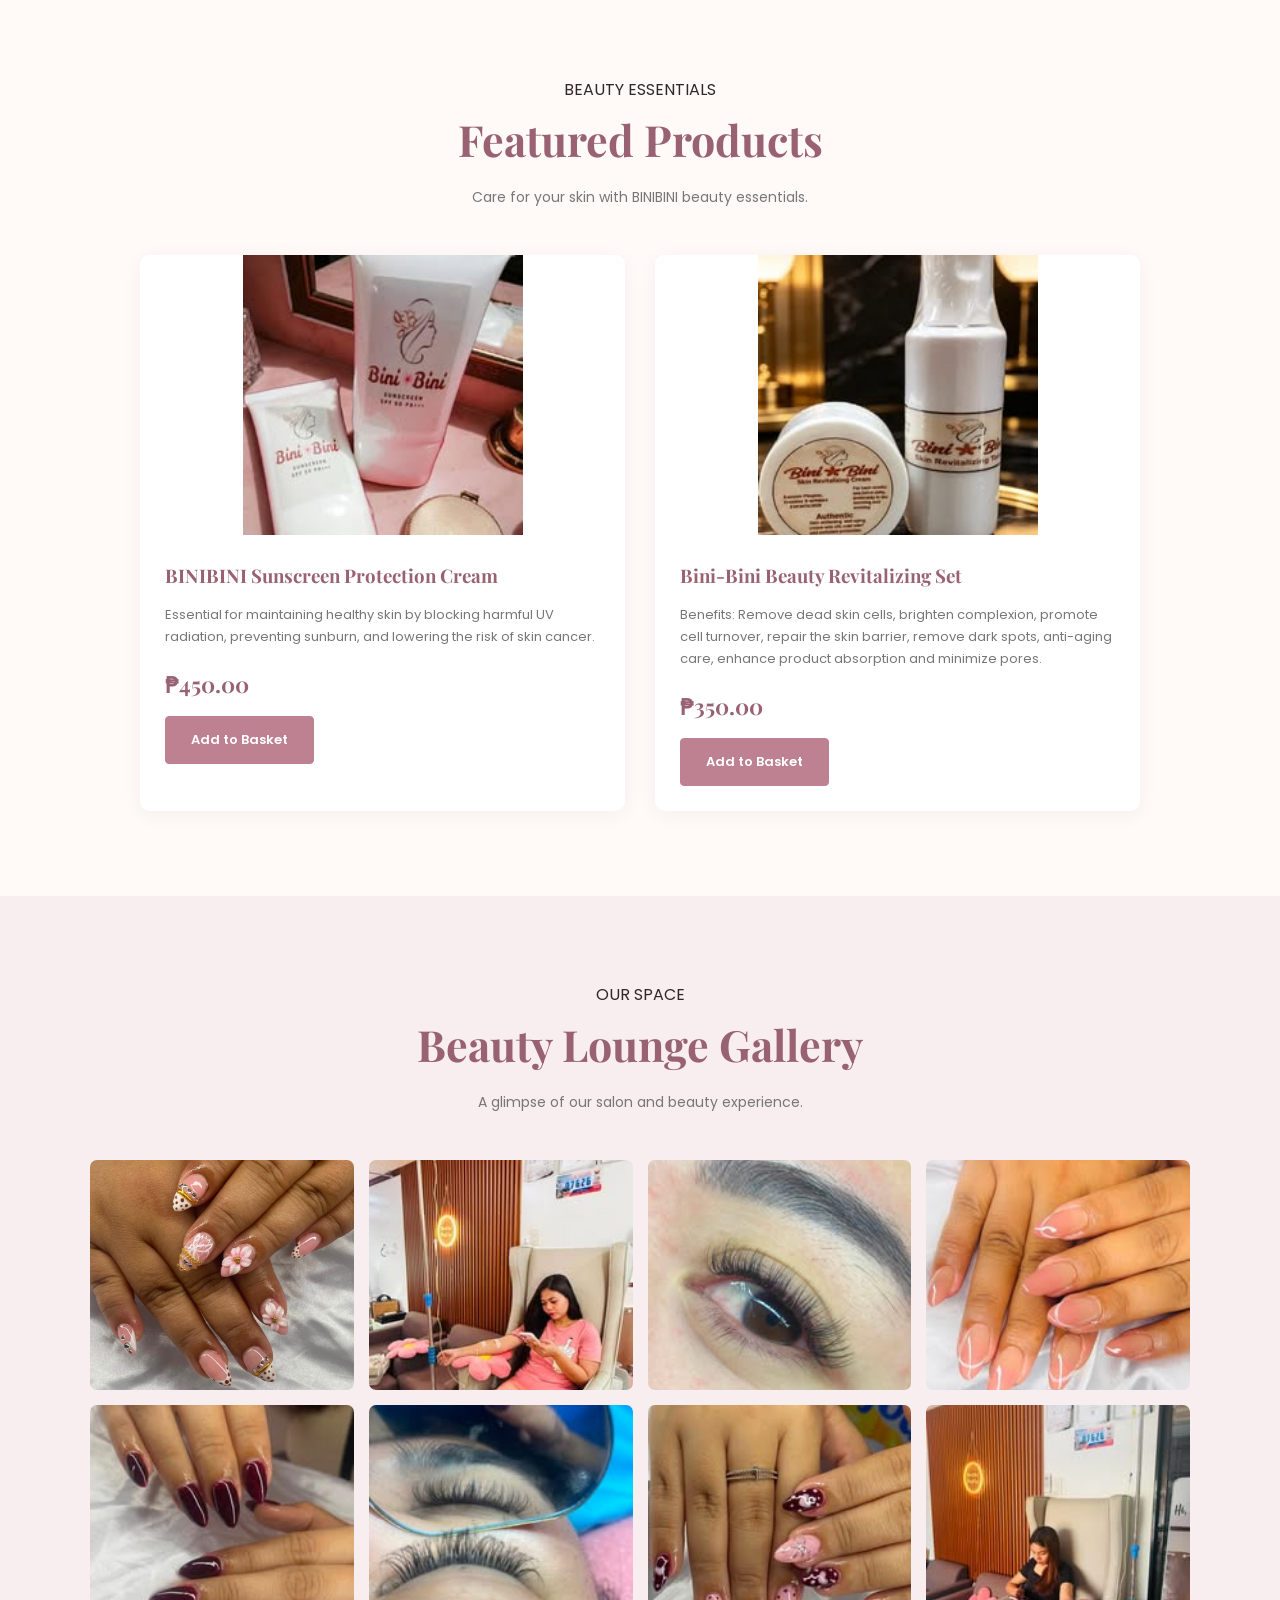
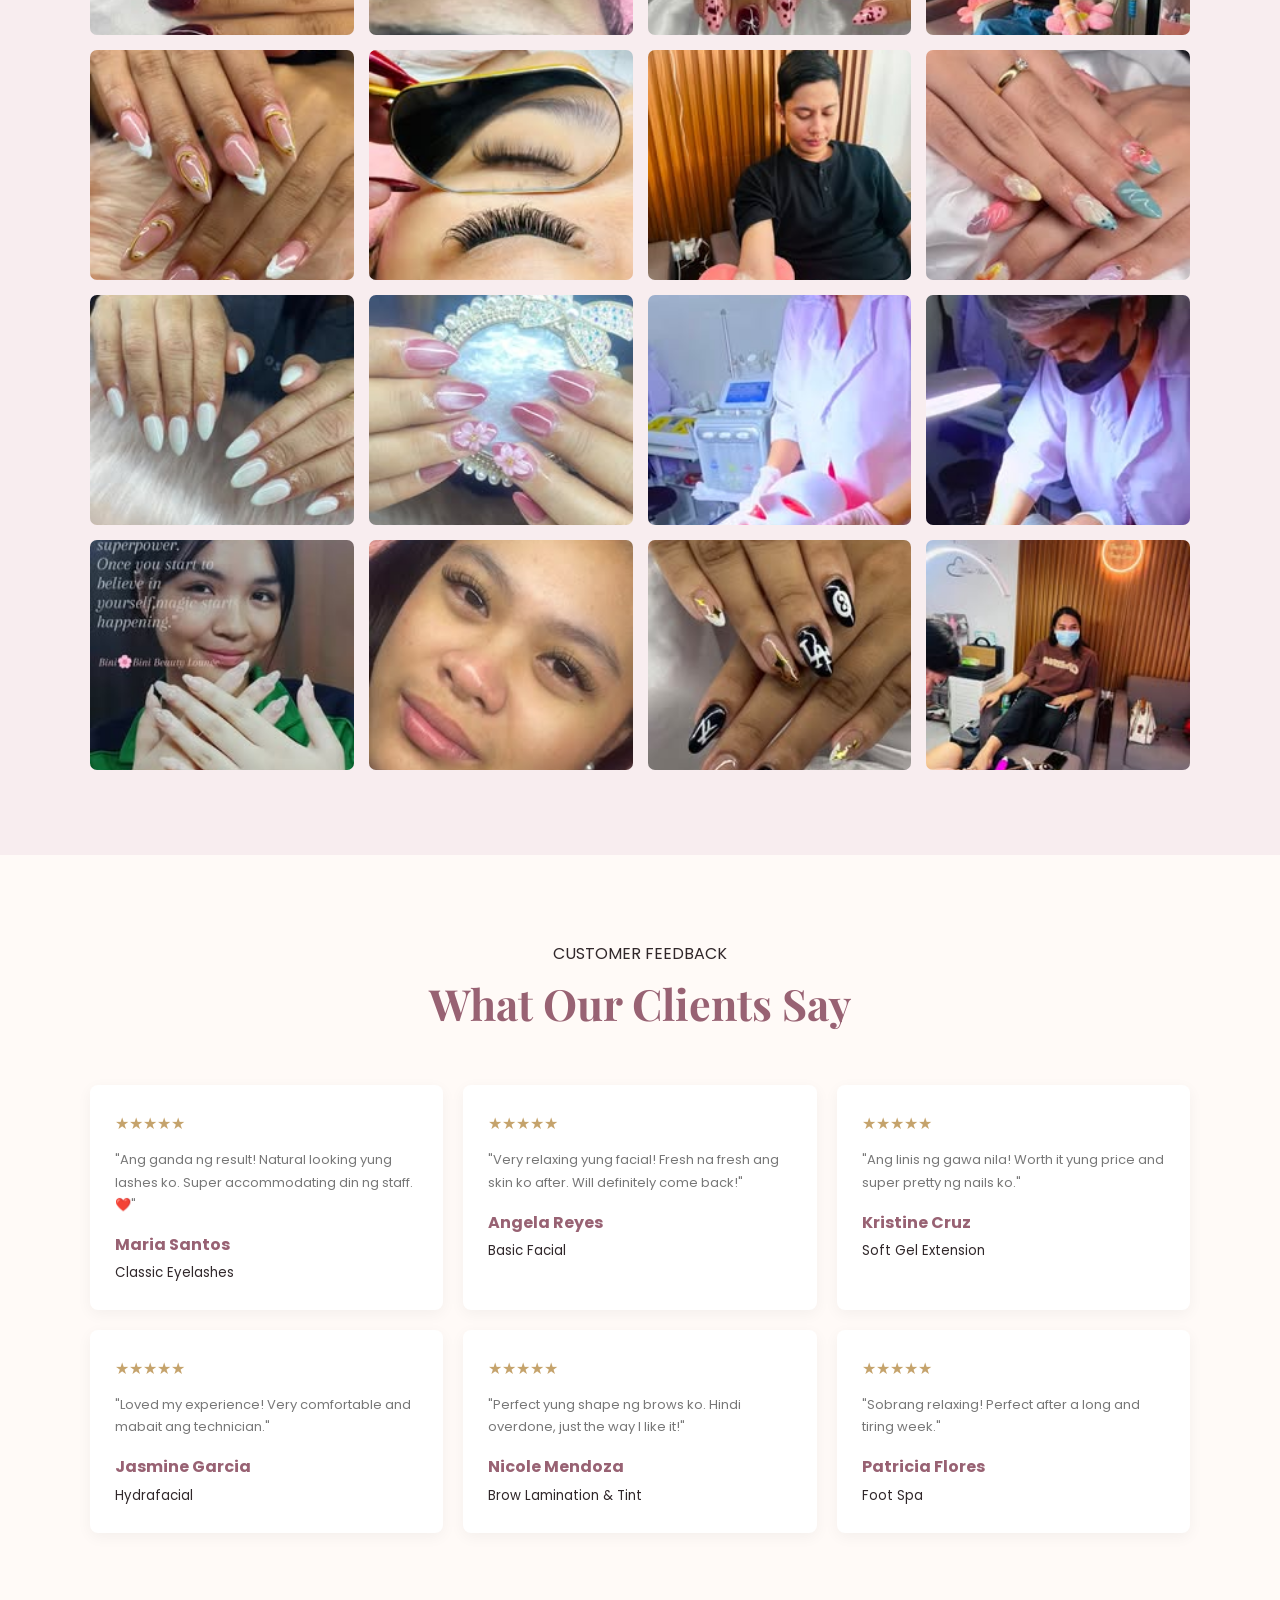
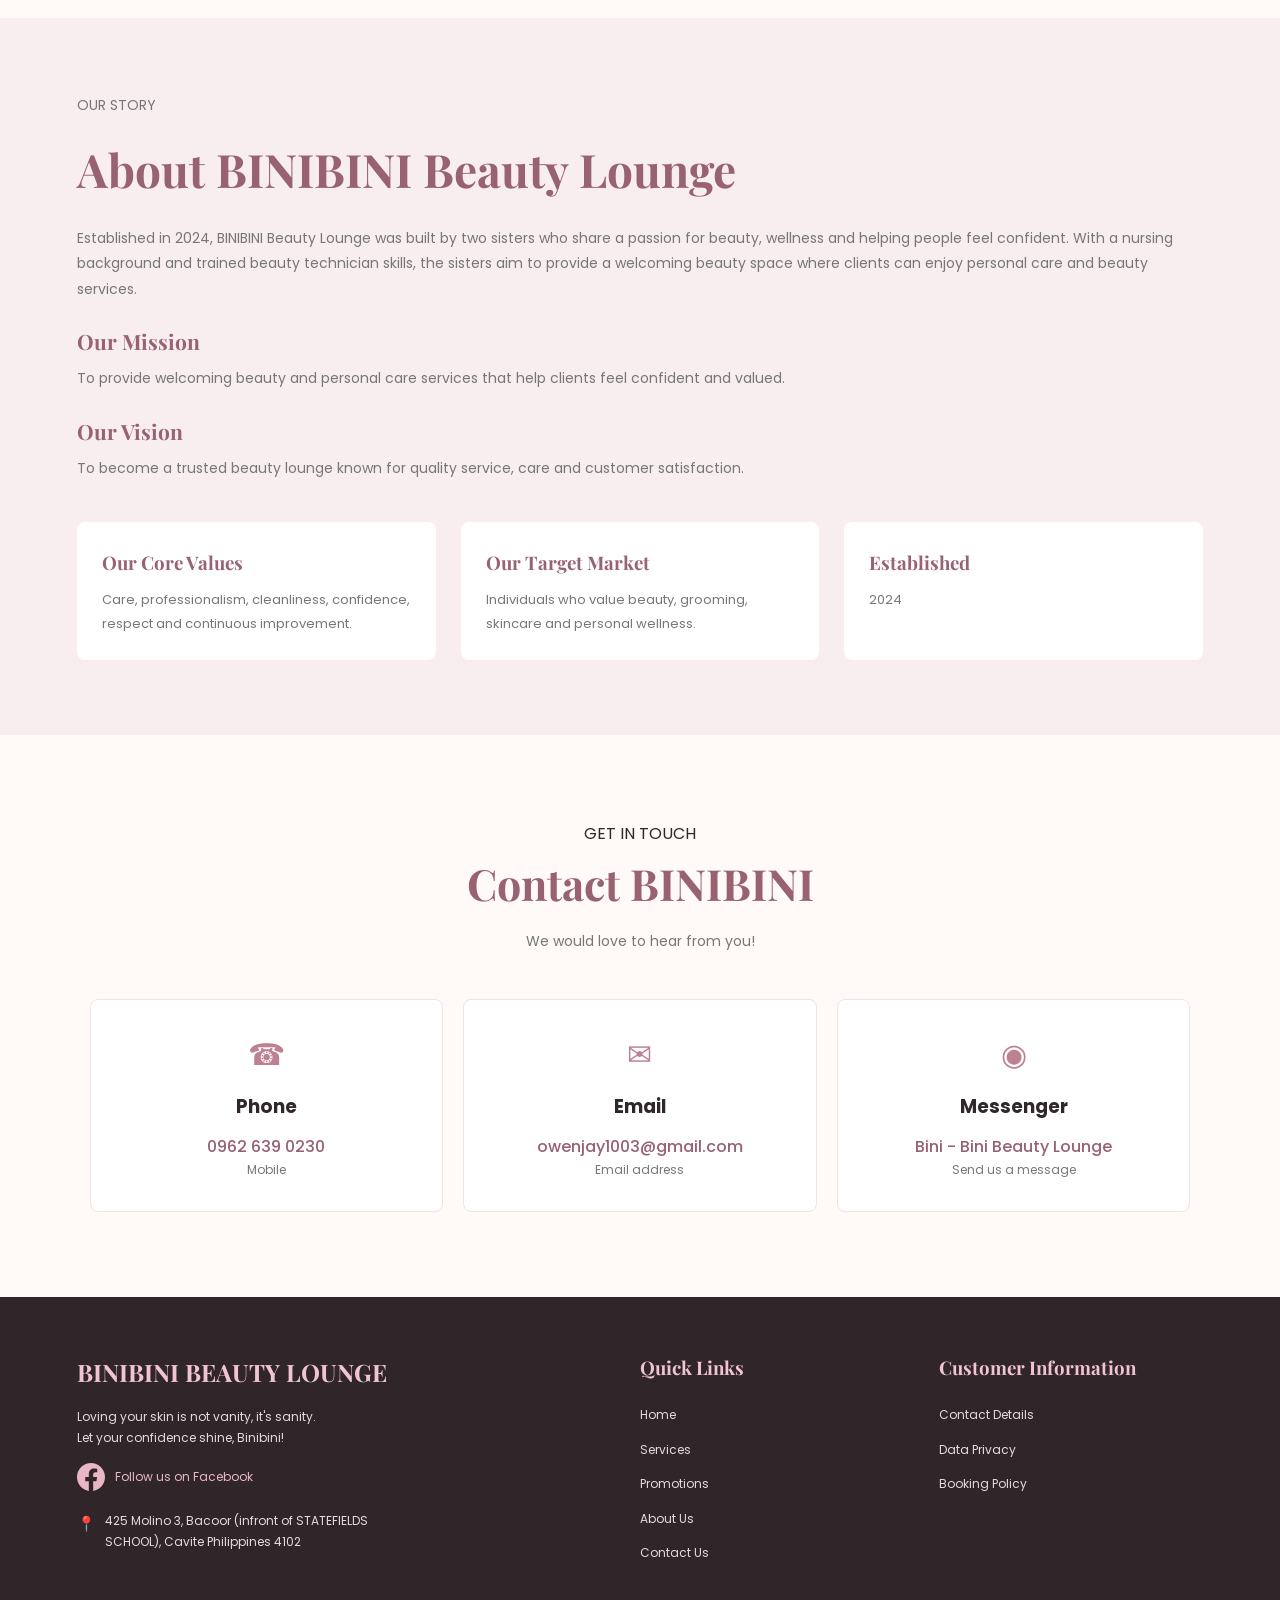
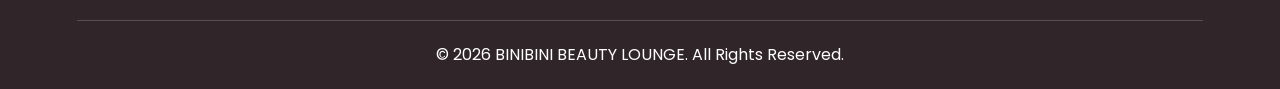
==== commit f7384349: "Add files via upload" ====
--- a/index.html
+++ b/index.html
@@ -46,22 +46,16 @@
 
 <!-- HERO SECTION -->
 <section class="hero" id="home">
+
     <div class="hero-content">
 
         <div class="hero-intro">
-
-    <p class="eyebrow">EYES • NAILS • FACE • SKIN</p>
-
-    <h1 id="hero-title">
-        Welcome to<br>
-        <span>BINIBINI</span>
-    </h1>
-
-    <p id="hero-description" class="hero-description">
-        Experience beauty, care, and confidence at BINIBINI Beauty Lounge.
-    </p>
-
-</div>
+            <p class="eyebrow">EYES • NAILS • FACE • SKIN</p>
+
+            <h1>
+                Welcome to<br>
+                <span>BINIBINI</span>
+            </h1>
         </div>
 
         <div class="hero-buttons">
@@ -75,6 +69,7 @@
         </div>
 
     </div>
+
 </section>
 
 
--- a/style.css
+++ b/style.css
@@ -150,38 +150,41 @@
 }
 
 
-/* HERO SECTION */
+/* =================================
+   HERO SECTION
+================================= */
 
 .hero {
     min-height: 620px;
     display: flex;
-    align-items: stretch;
-    padding: 35px 7.5% 55px;
+    align-items: flex-end;
+    padding: 35px 7.5% 60px;
 
     background:
-        linear-gradient(90deg, #1c141044, transparent 65%),
-        url("bini-cover.jpg") center center / cover no-repeat;
-
-    color: white;
+        linear-gradient(90deg, #1c141055, transparent 70%),
+        url("bini-cover.png") center center / cover no-repeat;
+
+    color: #30272a;
 }
 
 .hero-content {
     width: 100%;
     display: flex;
     flex-direction: column;
-    justify-content: space-between;
+    justify-content: flex-end;
     align-items: flex-start;
 }
 
 .hero-intro {
     text-align: left;
+    max-width: 700px;
 }
 
 .hero .eyebrow {
-    color: white;
+    color: #30272a;
     font-size: 11px;
     letter-spacing: 5px;
-    font-weight: 600;
+    font-weight: 700;
     margin-bottom: 18px;
 }
 
@@ -190,19 +193,48 @@
     font-size: clamp(48px, 6vw, 76px);
     line-height: 1.15;
     margin: 0;
-    color: white;
+    color: #30272a;
+    text-shadow: 0 1px 2px rgba(255,255,255,0.35);
 }
 
 .hero h1 span {
-    color: #e8b6c5;
-}
-
+    color: #7f4f5c;
+}
+
+.hero-intro p {
+    color: #30272a;
+}
+
+/* BUTTONS AT LOWER LEFT */
 .hero-buttons {
     display: flex;
+    flex-direction: row;
     gap: 15px;
     align-items: center;
-    flex-wrap: wrap;
-    margin-top: 25px;
+    justify-content: flex-start;
+    margin-top: 30px;
+}
+
+/* BUTTON BASE */
+.hero-buttons .btn {
+    padding: 12px 25px;
+    border-radius: 4px;
+    font-weight: 600;
+    font-size: 13px;
+}
+
+/* VIEW SERVICES */
+.hero-buttons .btn-outline {
+    color: #30272a;
+    border: 1px solid #30272a;
+    background: rgba(255, 250, 247, 0.85);
+}
+
+/* BOOK NOW */
+.hero-buttons .btn-primary {
+    background: #bd8192;
+    border: 1px solid #bd8192;
+    color: #ffffff;
 }
 
 
@@ -1042,4 +1074,28 @@
 .basket-appointment:hover {
     background: #bd8192;
     color: white;
+}
+/* HERO TEXT BACKGROUND */
+.hero-intro {
+    background: rgba(255, 250, 247, 0.88);
+    padding: 25px 32px;
+    border-radius: 12px;
+    max-width: 720px;
+    box-shadow: 0 5px 25px rgba(48, 39, 42, 0.15);
+}
+
+.hero .eyebrow {
+    color: #30272a;
+}
+
+.hero h1 {
+    color: #30272a;
+}
+
+.hero h1 span {
+    color: #7f4f5c;
+}
+
+.hero-intro p {
+    color: #30272a;
 }
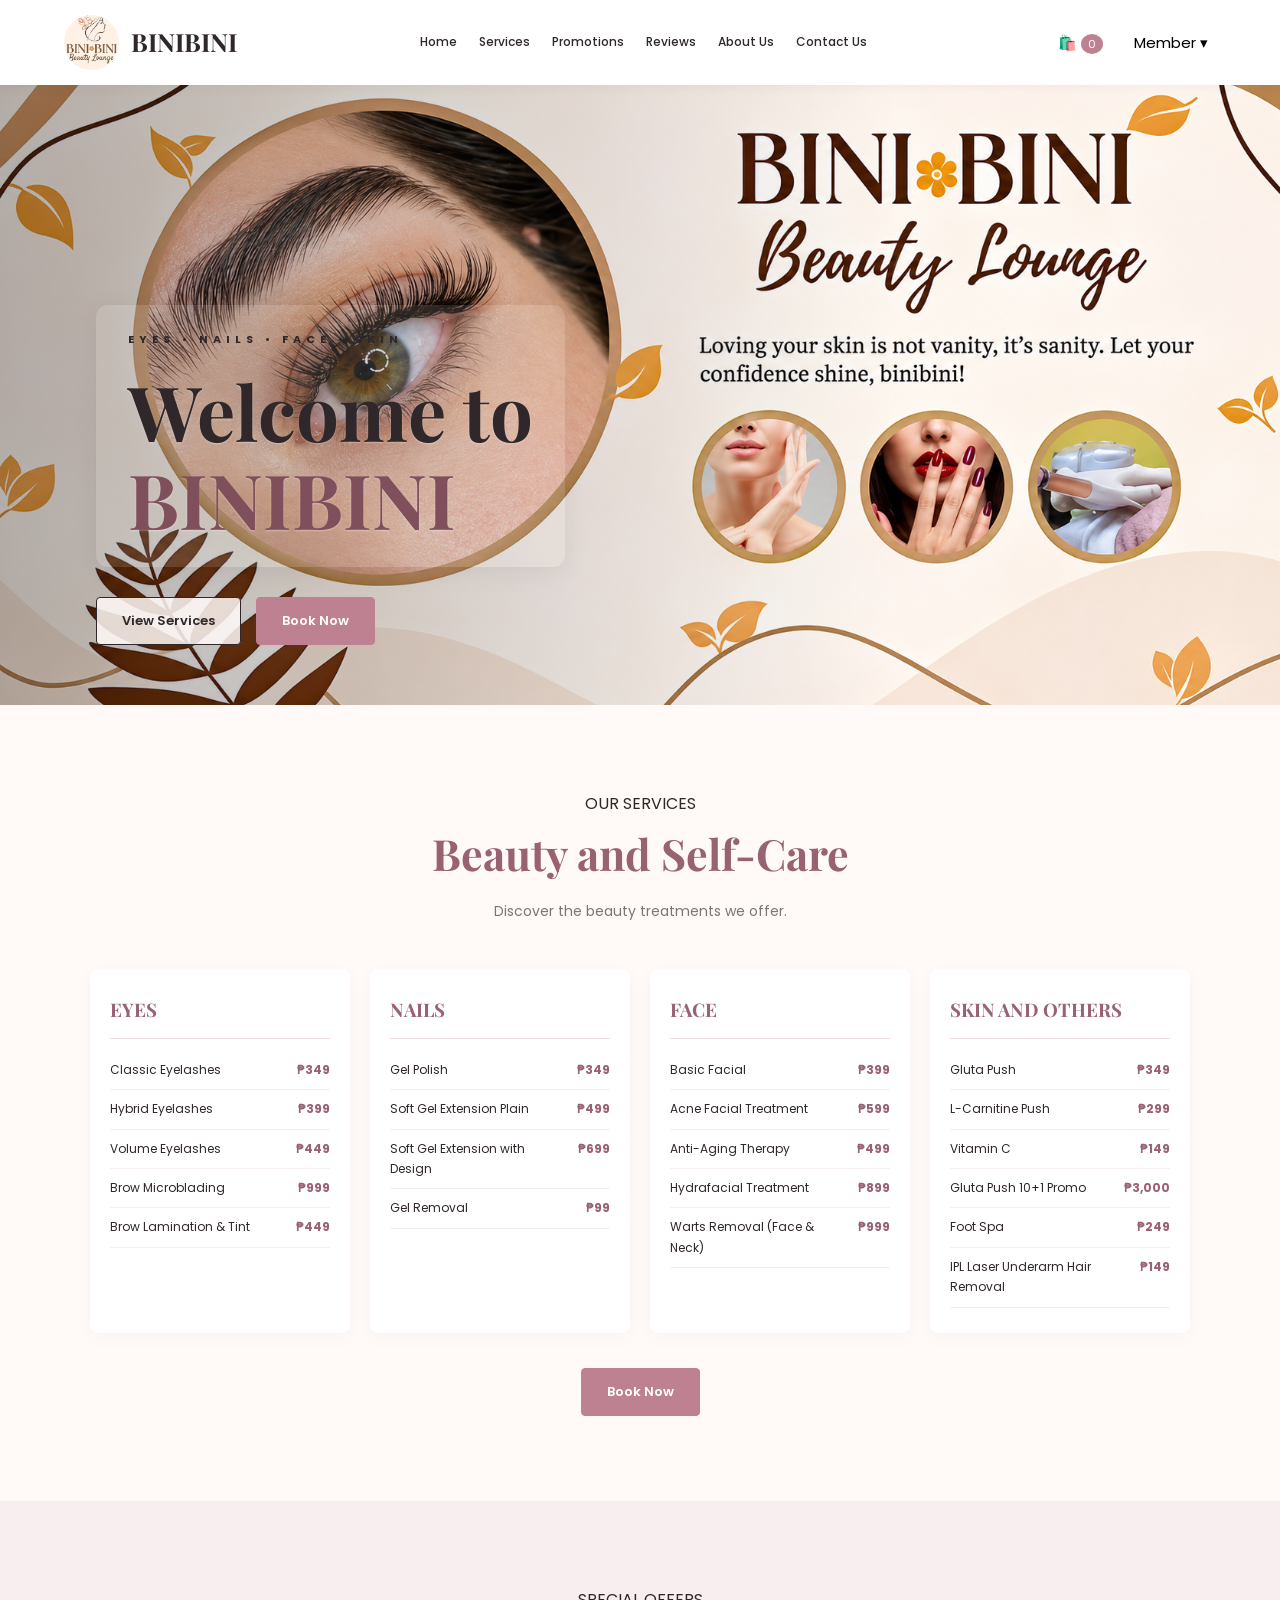
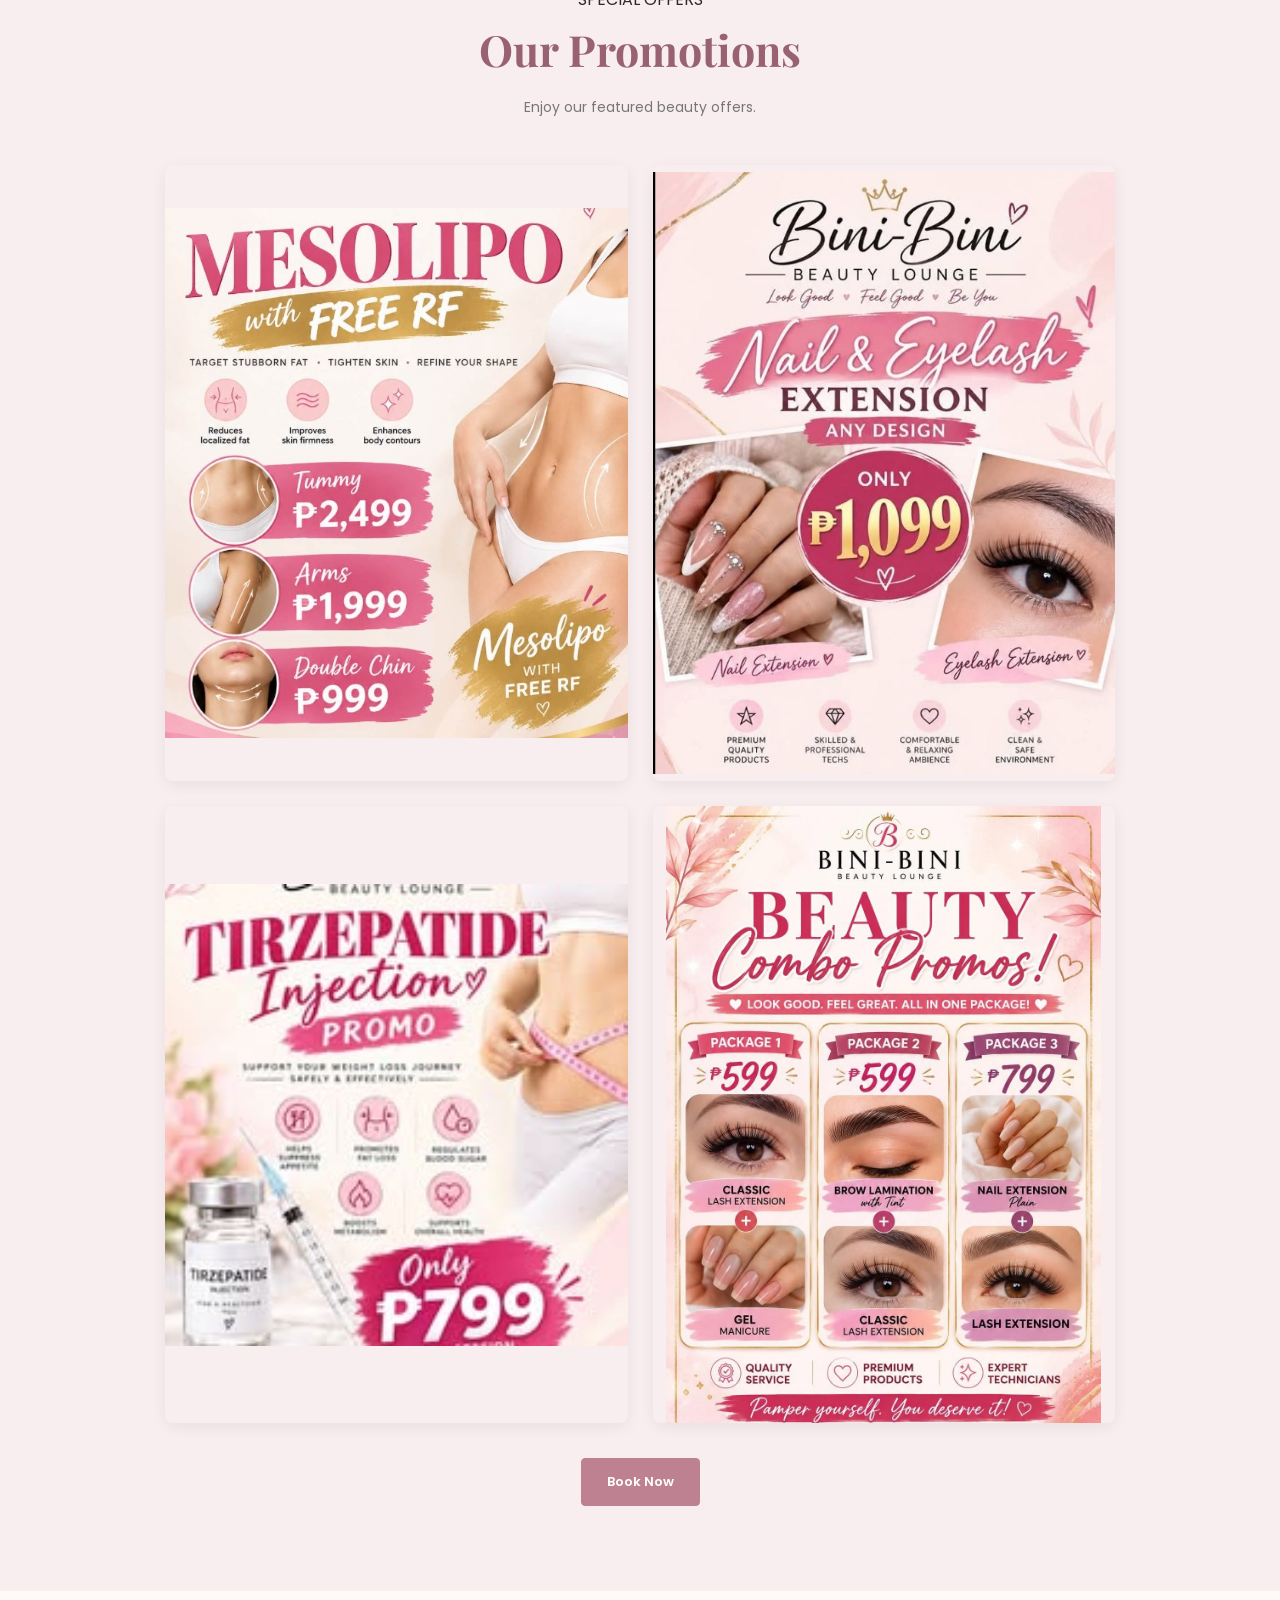
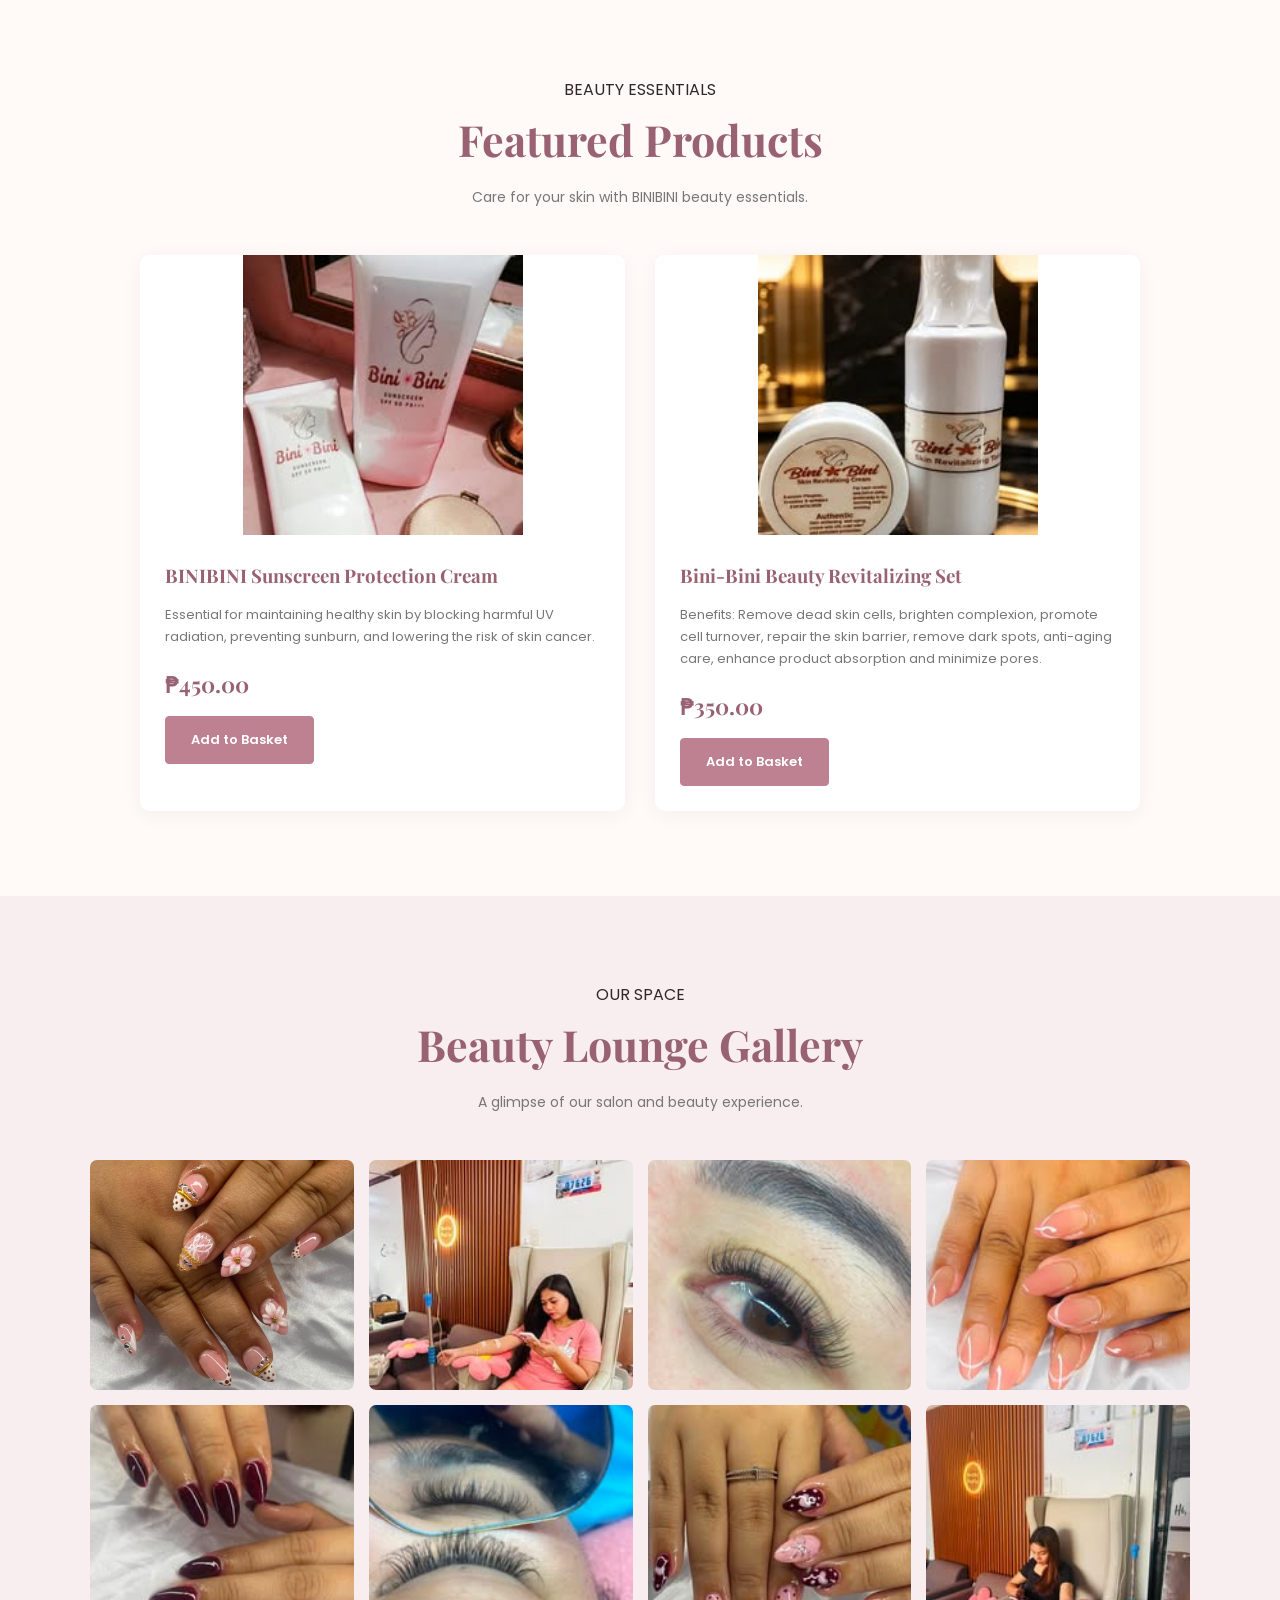
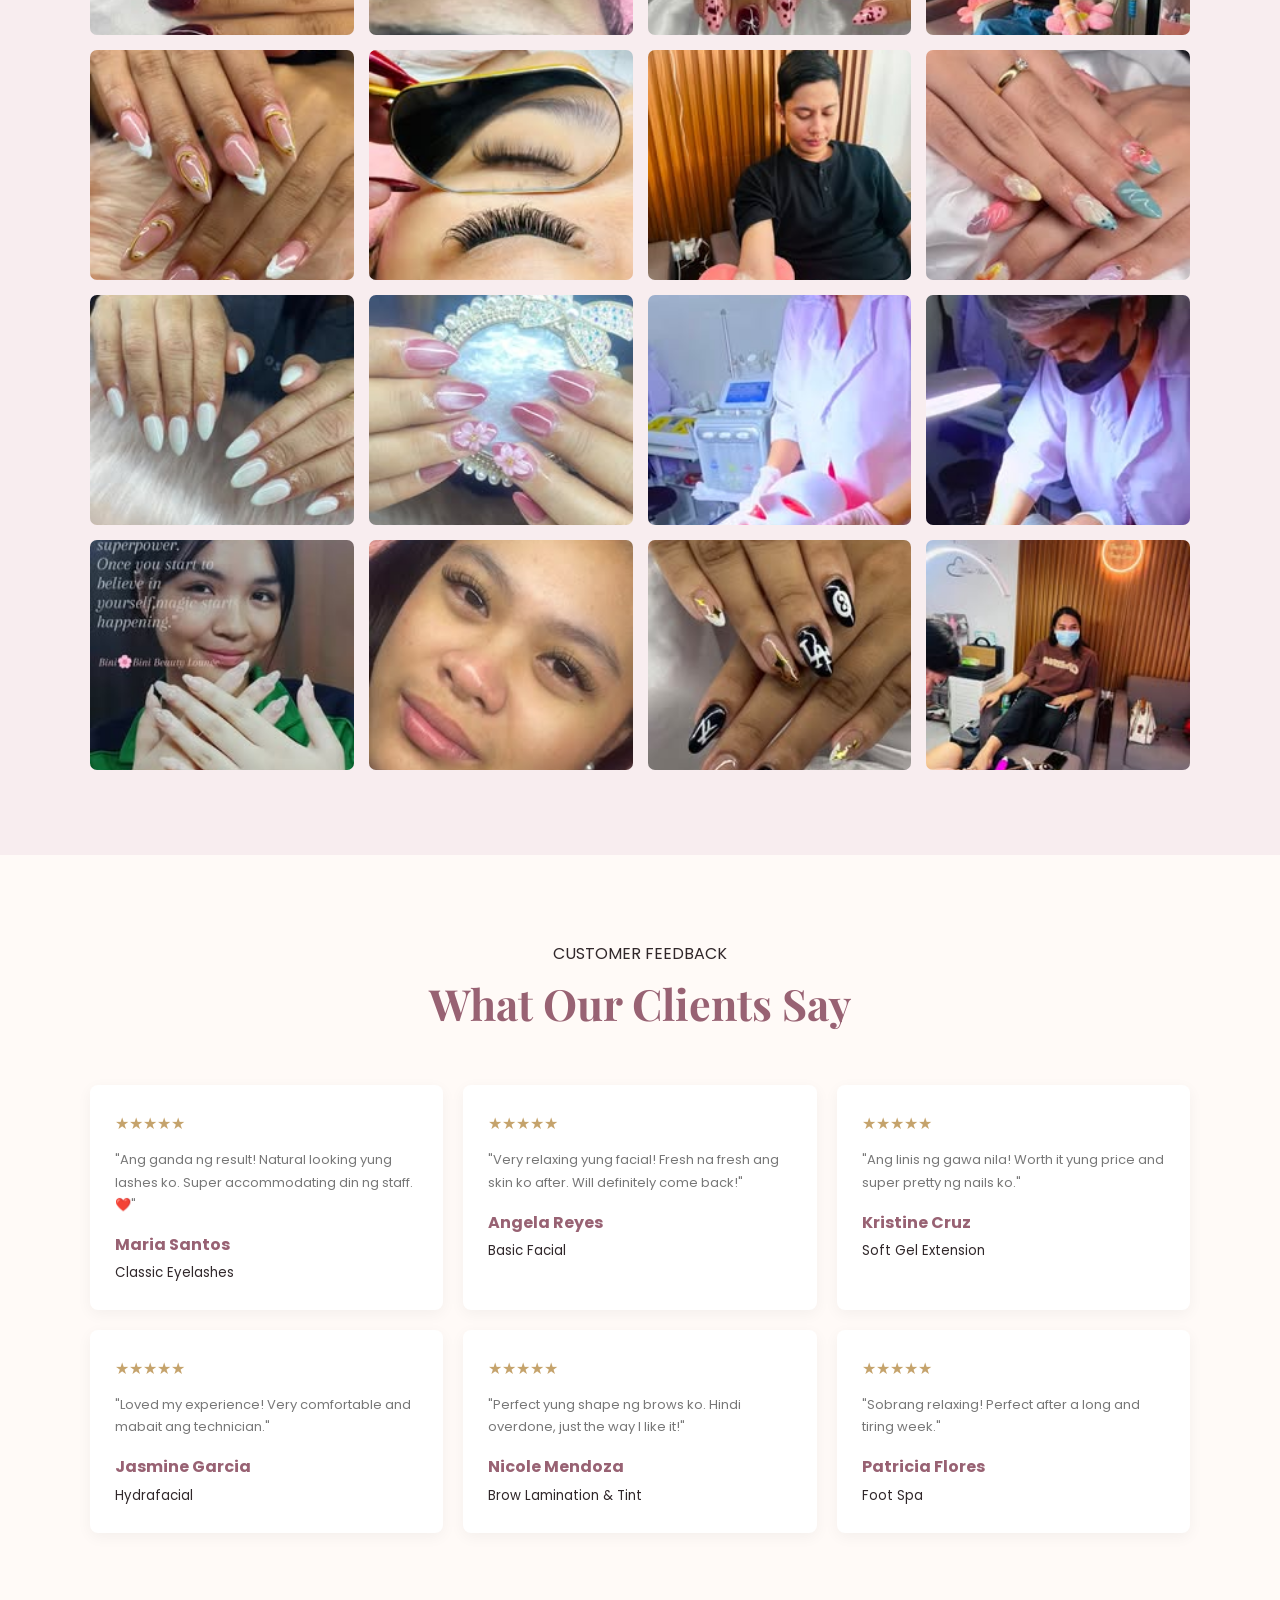
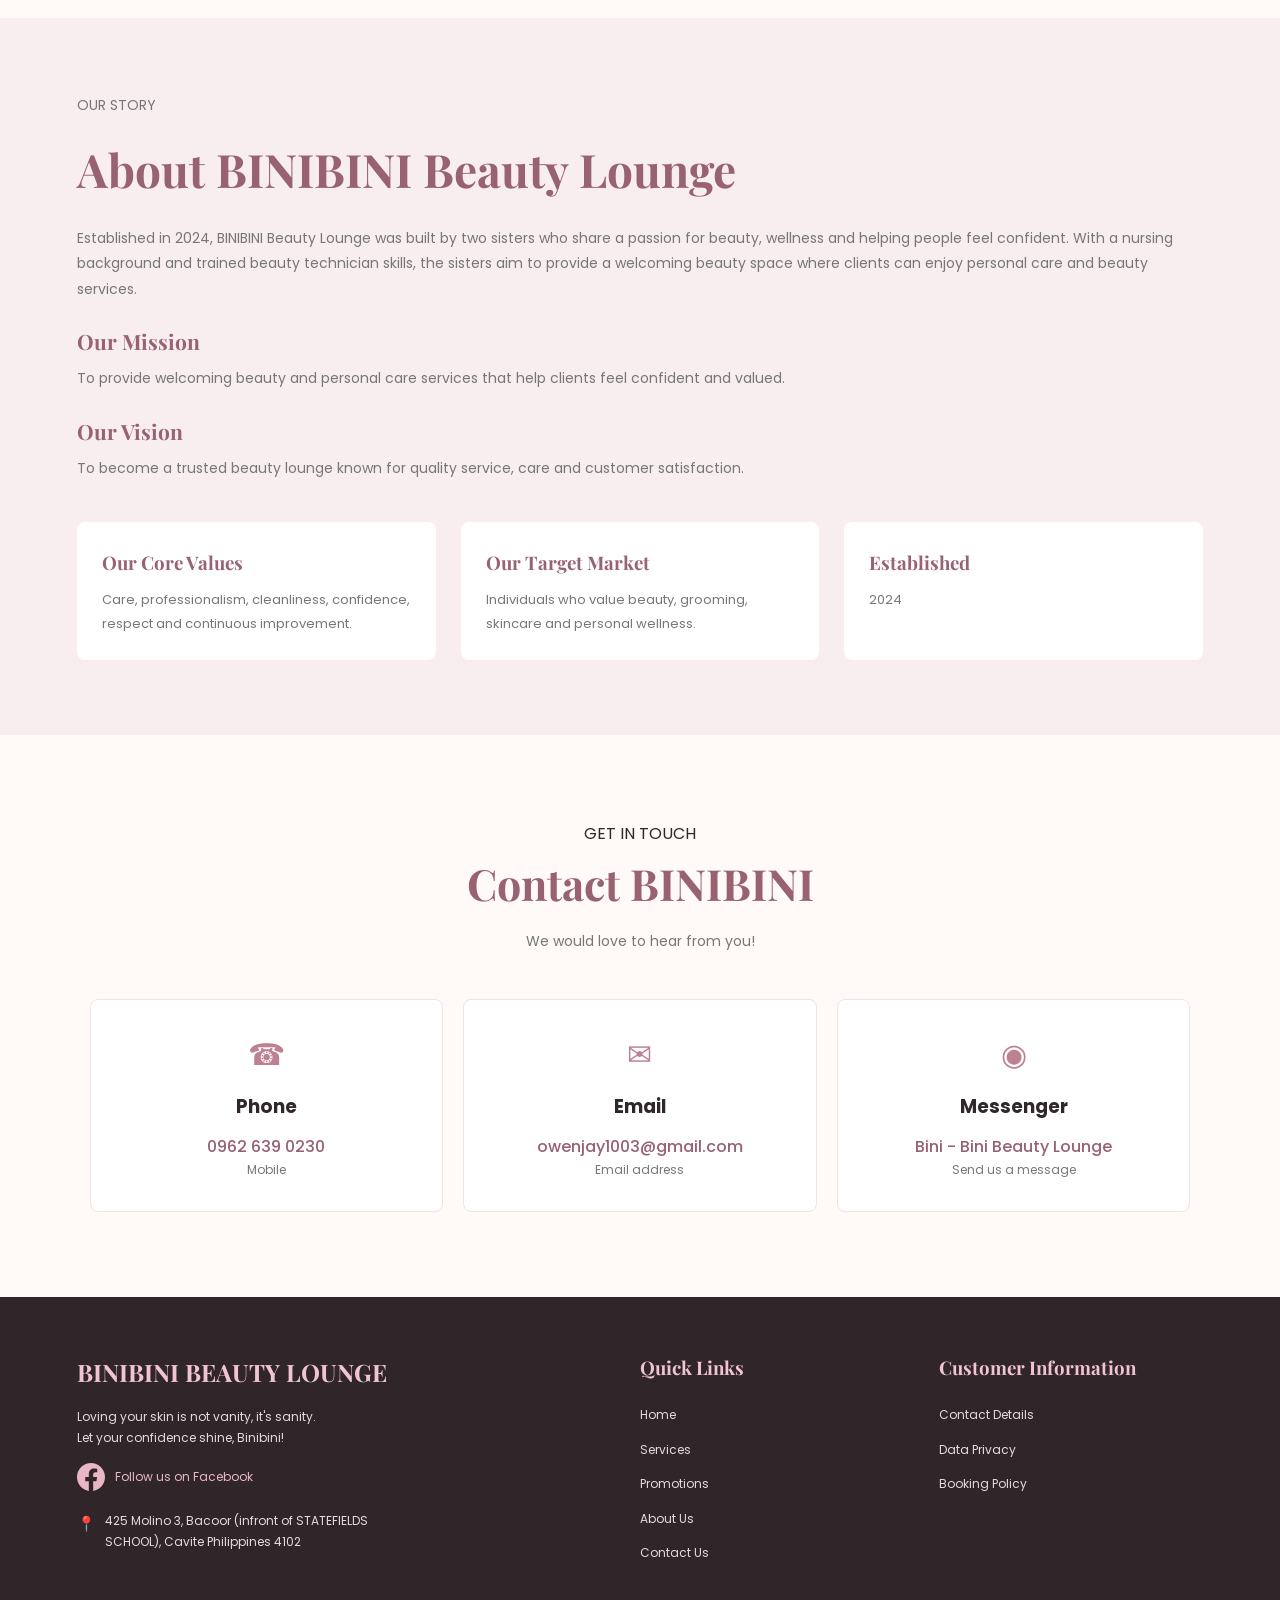
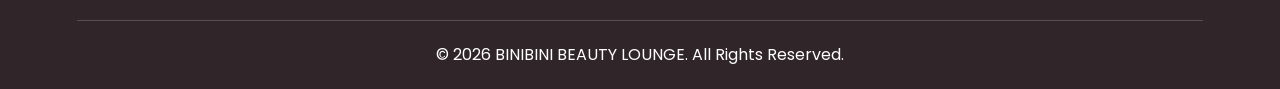
==== commit 0bdf325e: "Add files via upload" ====
--- a/index.html
+++ b/index.html
@@ -32,12 +32,24 @@
         </button>
 
         <div class="member-menu">
-            <button class="member-button" onclick="toggleMember()">Member ▾</button>
-            <div class="dropdown" id="member-dropdown">
-                <button id="login-option" onclick="openLogin()">Log In</button>
-                <button id="logout-option" onclick="logout()">Log Out</button>
-            </div>
-        </div>
+    <button class="member-button" onclick="toggleMember()">Member ▾</button>
+
+    <div class="dropdown" id="member-dropdown">
+
+        <button id="login-option" onclick="openLogin()">
+            Log In
+        </button>
+
+        <button id="history-option" onclick="openMemberHistory()" style="display:none;">
+            📋 My History
+        </button>
+
+        <button id="logout-option" onclick="logout()">
+            Log Out
+        </button>
+
+    </div>
+</div>
     </div>
 
     <button class="menu-toggle" onclick="toggleMenu()">☰</button>
--- a/style.css
+++ b/style.css
@@ -1077,12 +1077,13 @@
 }
 /* HERO TEXT BACKGROUND */
 .hero-intro {
-    background: rgba(255, 250, 247, 0.88);
+    background: rgba(255, 250, 247, 0.12);
     padding: 25px 32px;
     border-radius: 12px;
     max-width: 720px;
-    box-shadow: 0 5px 25px rgba(48, 39, 42, 0.15);
-}
+    box-shadow: 0 5px 25px rgba(48, 39, 42, 0.08);
+    backdrop-filter: none;
+-webkit-backdrop-filter: none;
 
 .hero .eyebrow {
     color: #30272a;
